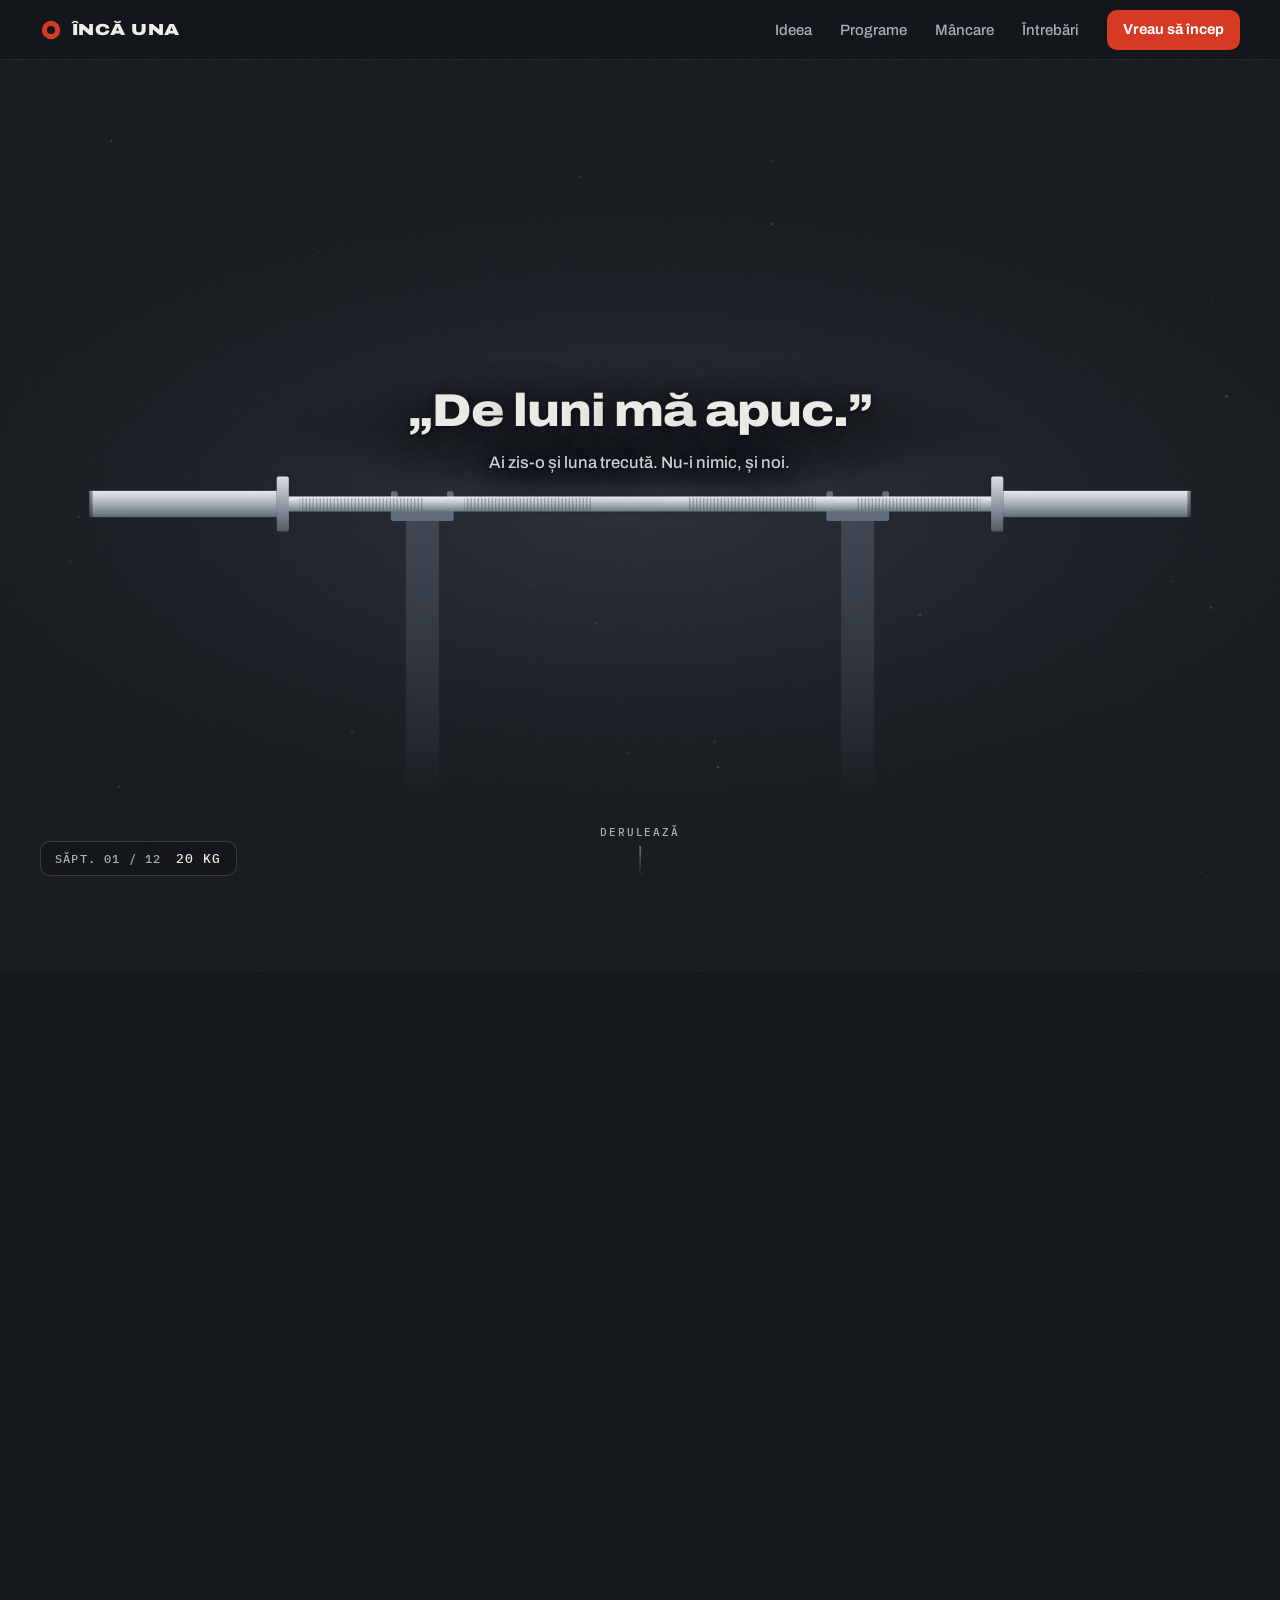
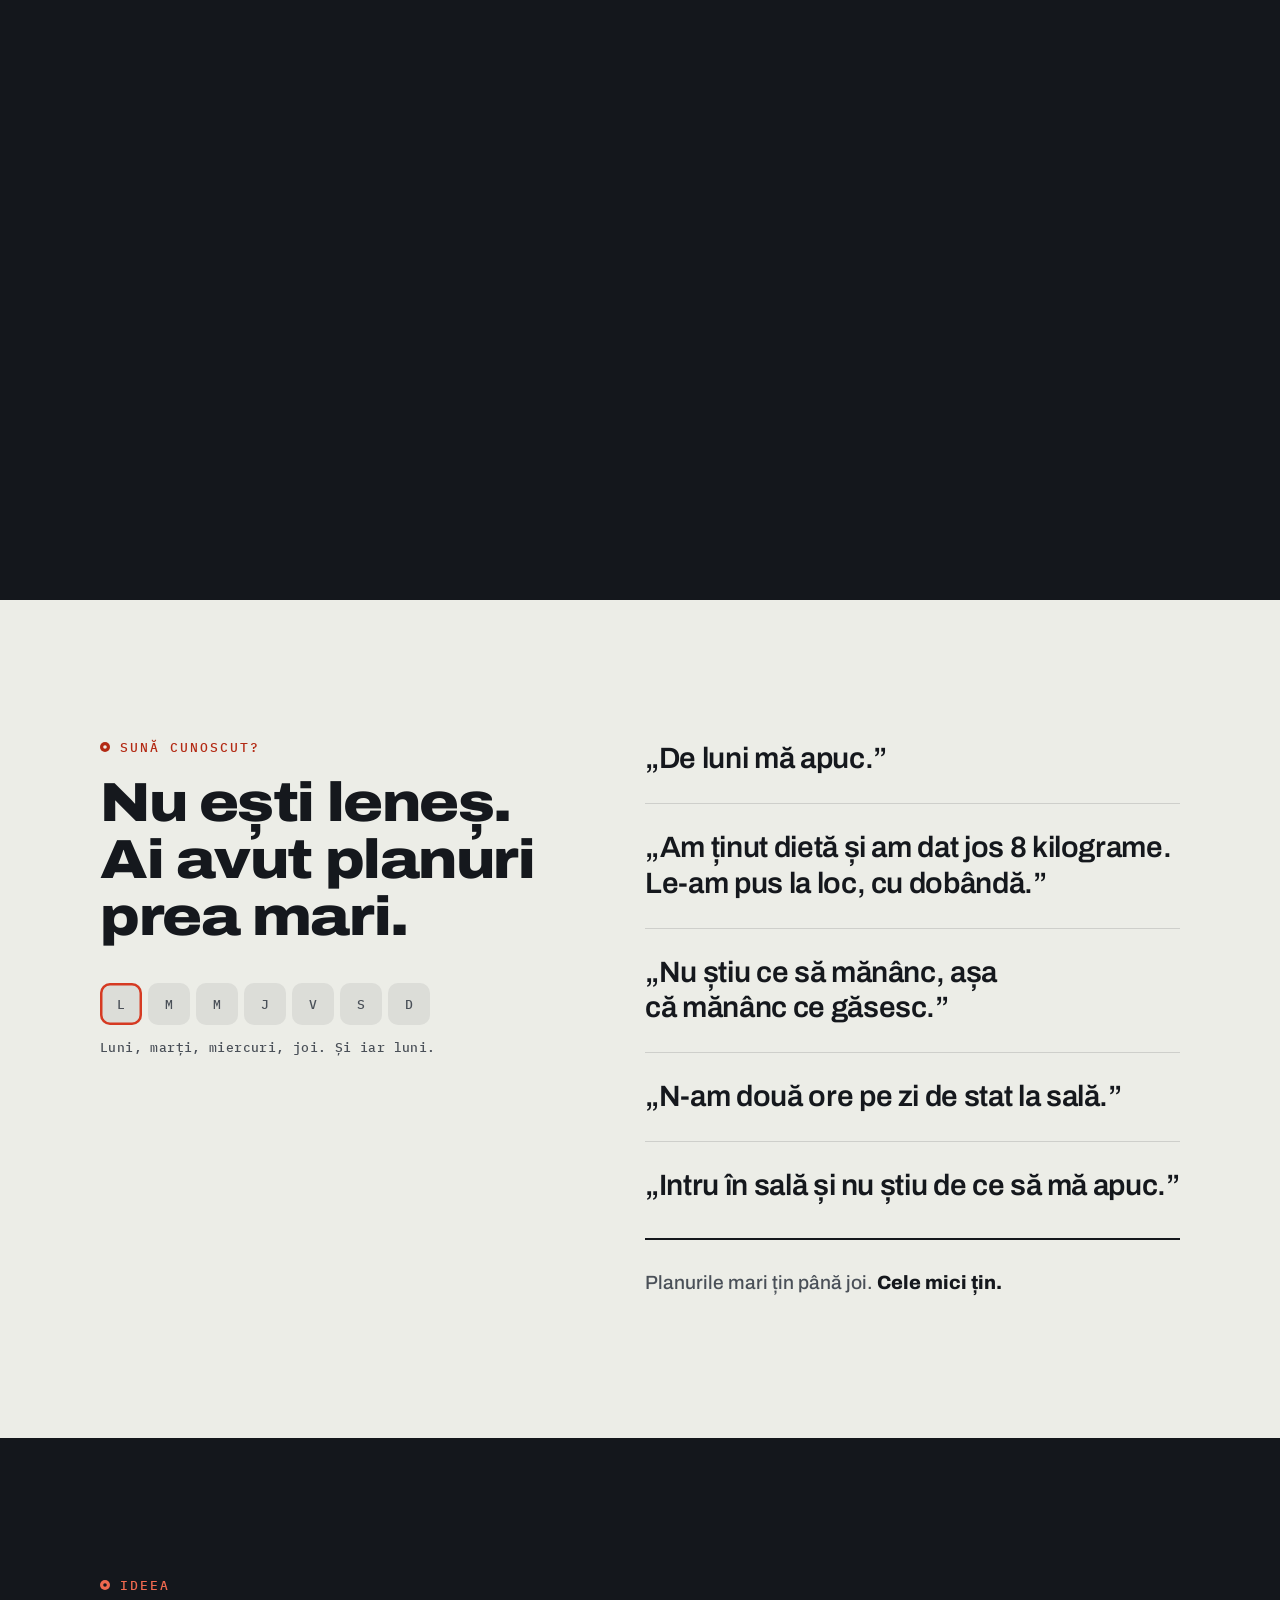
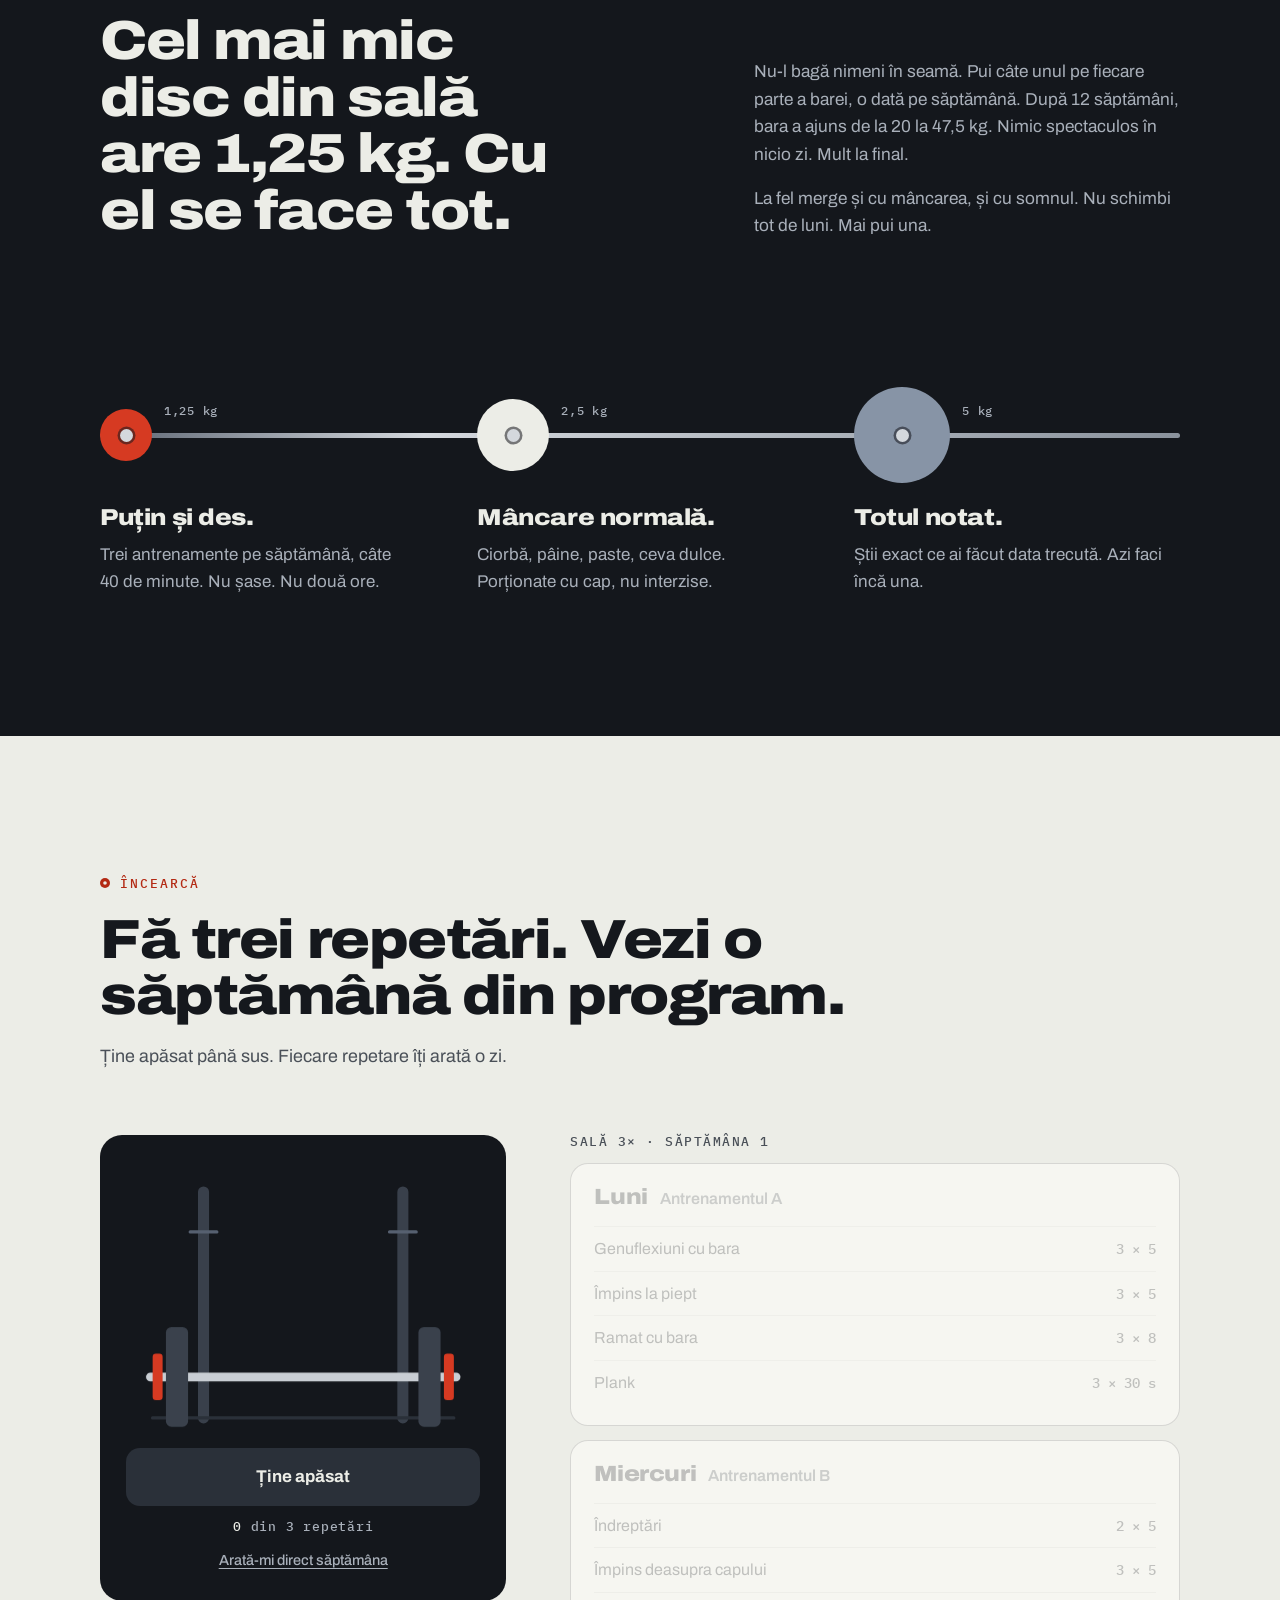
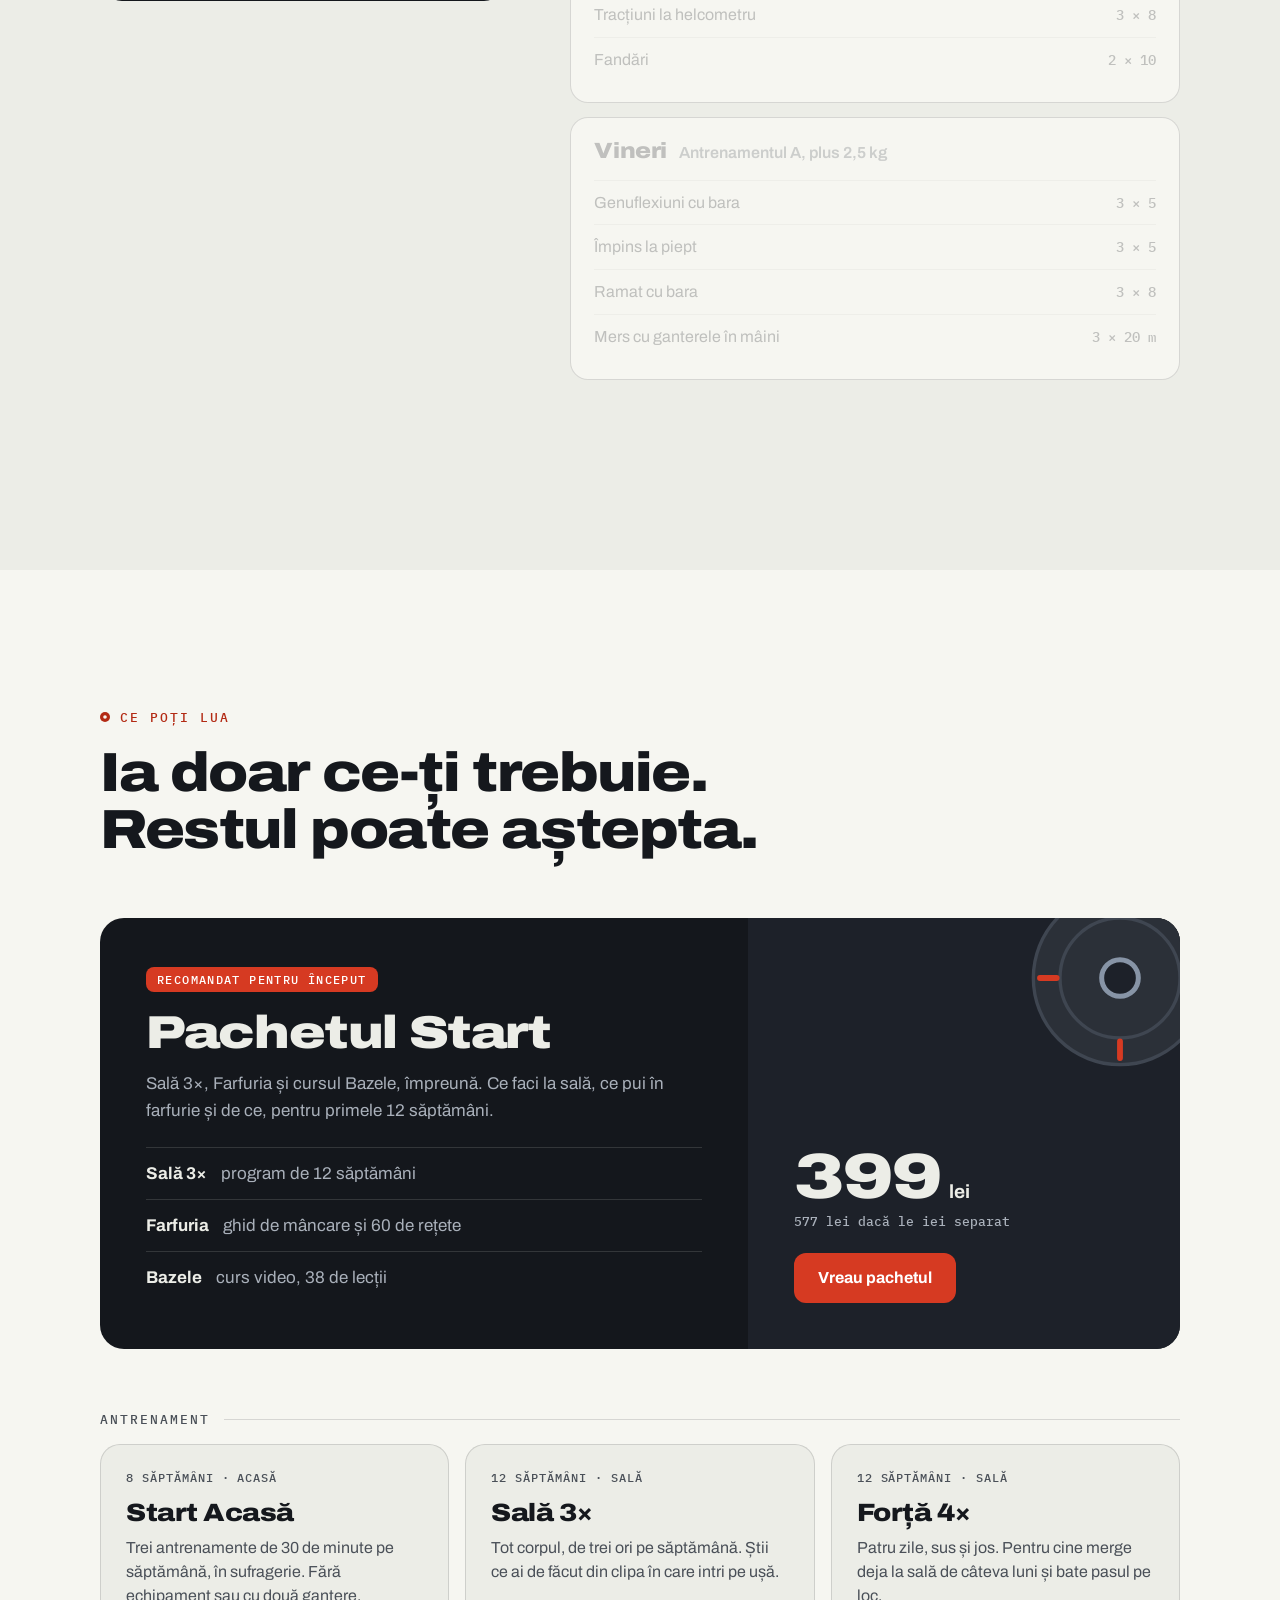
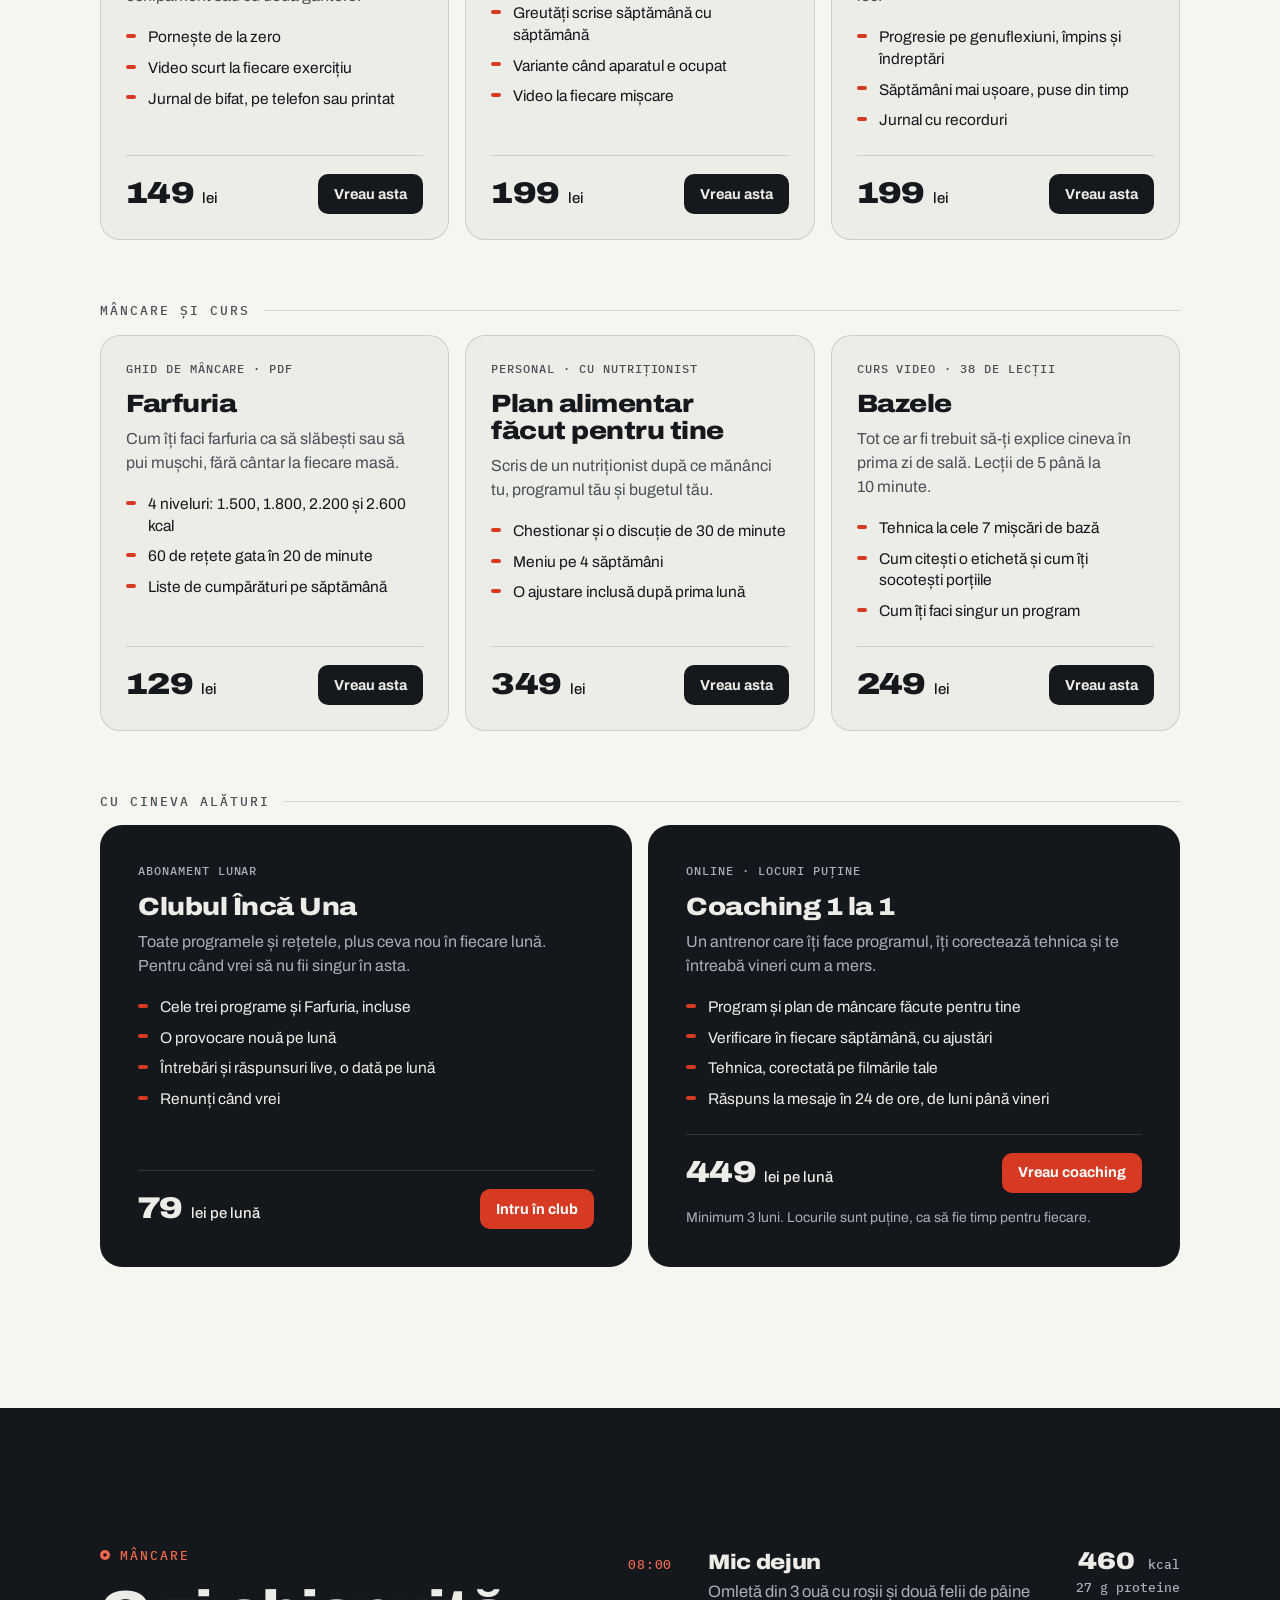
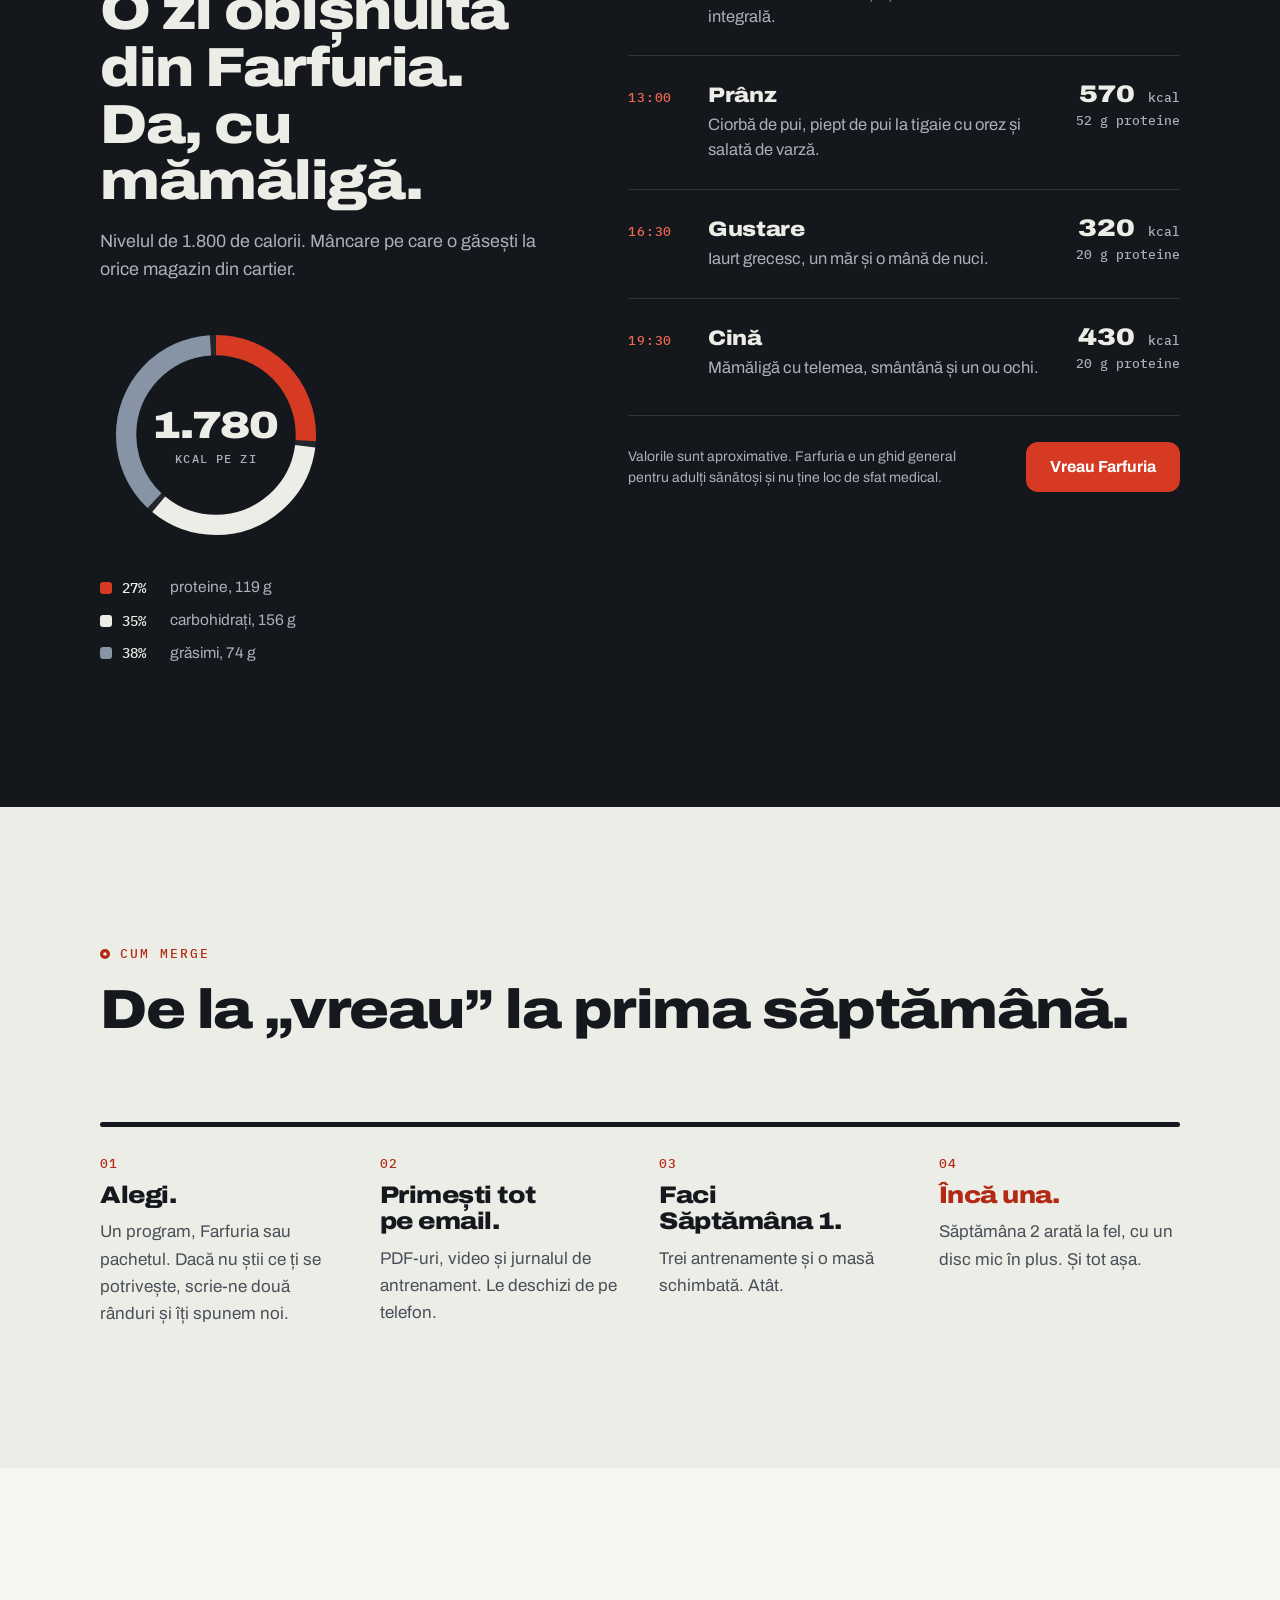
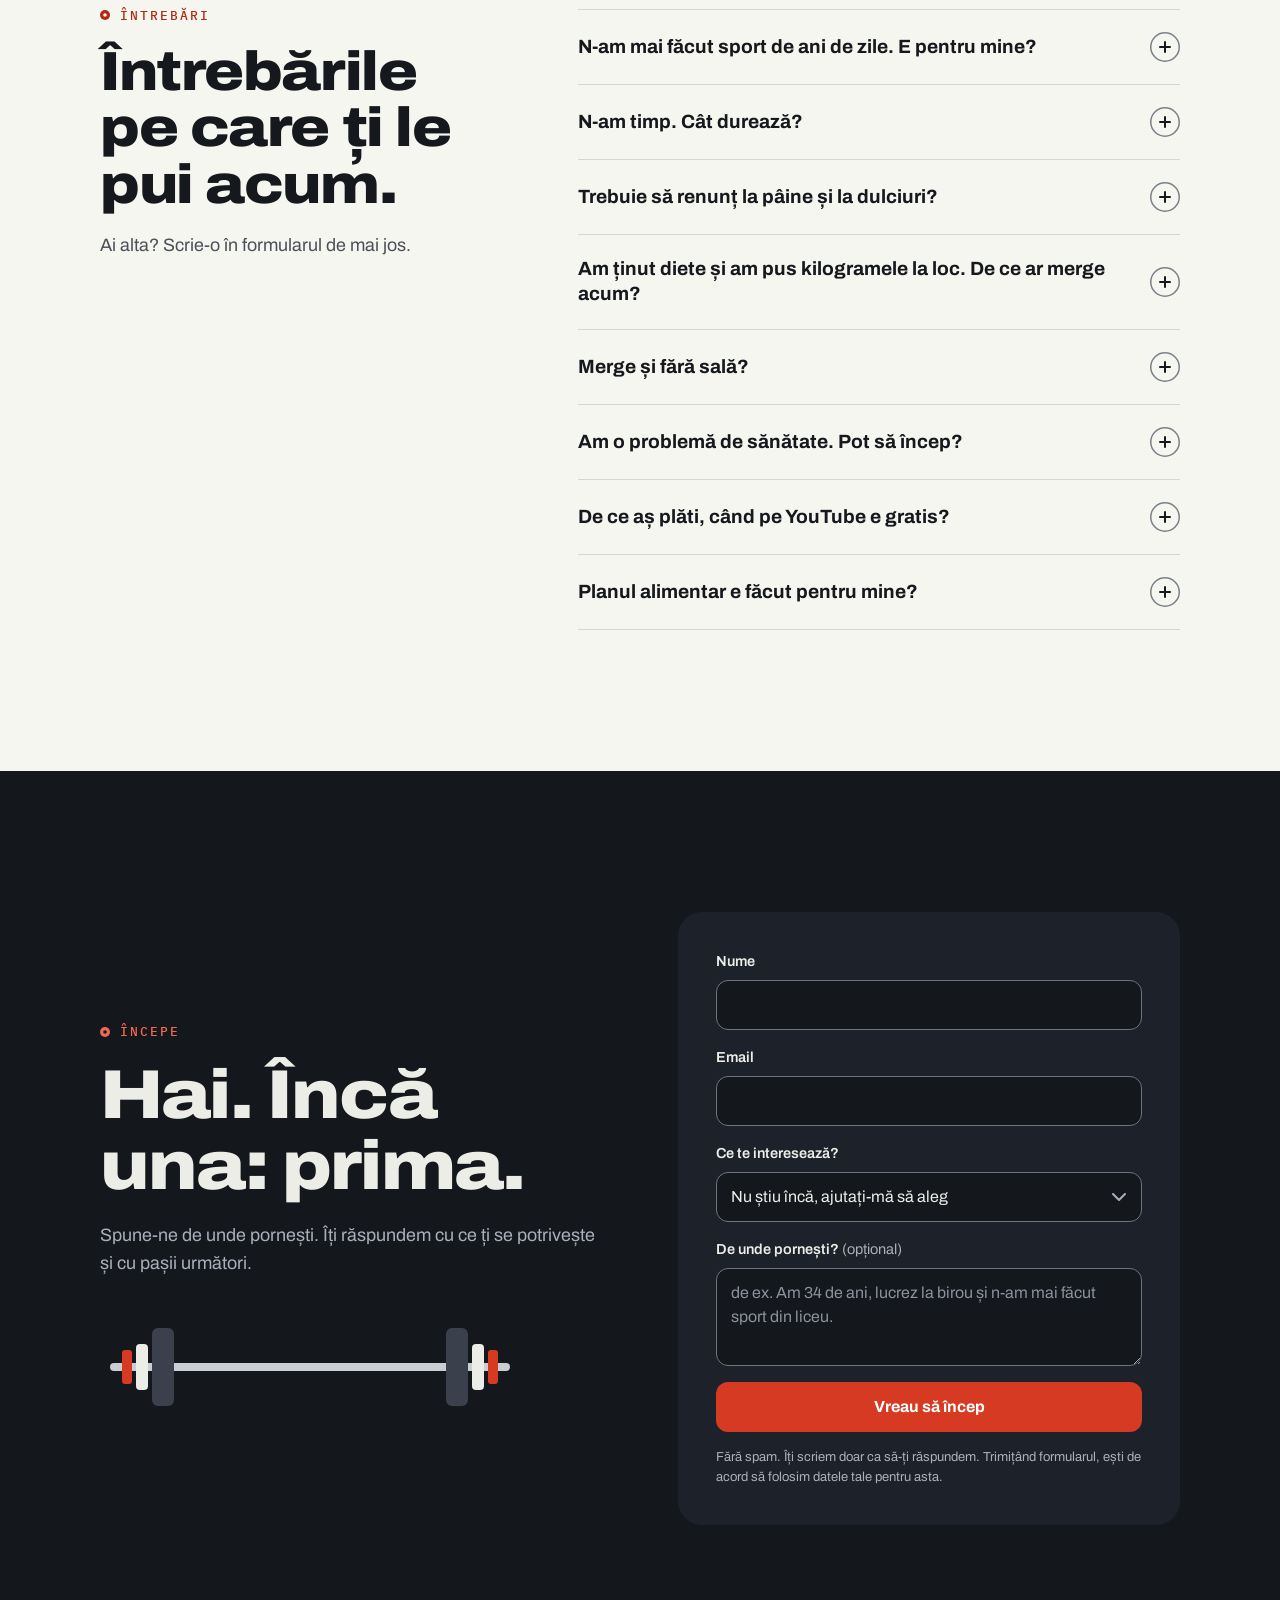
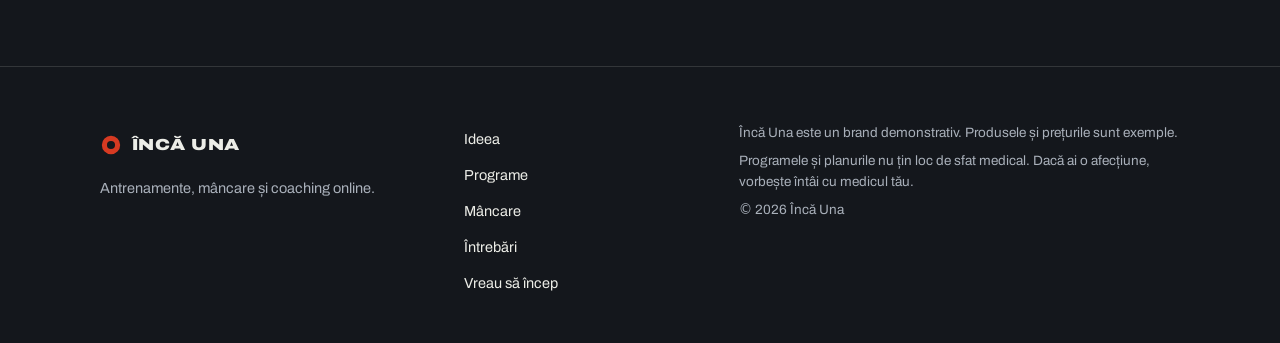
==== index.html @ 6845b619 "Inca Una: fitness site preview One page, plain HTML, CSS and JS. Canvas-drawn scroll hero (a bar tha" ====
<!doctype html>
<html lang="ro">
<head>
<meta charset="utf-8">
<meta name="viewport" content="width=device-width,initial-scale=1">
<title>Încă Una · Programe de antrenament, planuri de mâncare și coaching online</title>
<meta name="description" content="Programe de antrenament pentru acasă și sală, planuri de mâncare cu rețete românești și coaching online. Puțin câte puțin, săptămână de săptămână.">
<meta name="theme-color" content="#14171C">
<meta name="robots" content="noindex">
<!-- DEPLOY STEP: og:url and og:image carry the live address. Change both when the site moves to its own domain. -->
<meta property="og:type" content="website">
<meta property="og:locale" content="ro_RO">
<meta property="og:title" content="Încă Una · Antrenamente, mâncare și coaching online">
<meta property="og:description" content="Programe de antrenament și planuri de mâncare pe care le poți ține și în săptămânile proaste.">
<meta property="og:url" content="https://edi09popa-art.github.io/inca-una/">
<meta property="og:image" content="https://edi09popa-art.github.io/inca-una/assets/og.jpg">
<meta name="twitter:card" content="summary_large_image">
<link rel="icon" href="data:image/svg+xml,%3Csvg xmlns='http://www.w3.org/2000/svg' viewBox='0 0 32 32'%3E%3Crect width='32' height='32' rx='7' fill='%2314171C'/%3E%3Ccircle cx='16' cy='16' r='8.5' fill='none' stroke='%23D63A22' stroke-width='6.5'/%3E%3C/svg%3E">
<link rel="preload" href="assets/fonts/archivo-latin.woff2" as="font" type="font/woff2" crossorigin>
<link rel="stylesheet" href="assets/style.css">
<script>document.documentElement.className = 'js';</script>
</head>
<body>
<a class="skip" href="#main">Sari la conținut</a>
<div class="env" aria-hidden="true"></div>

<nav class="nav" aria-label="Principal">
  <a class="brand" href="#top" aria-label="Încă Una, sus">
    <svg class="mark" viewBox="0 0 24 24" aria-hidden="true"><circle cx="12" cy="12" r="7.2" fill="none" stroke="currentColor" stroke-width="5.6"/></svg>
    <span>Încă Una</span>
  </a>
  <ul class="nav-links">
    <li><a href="#ideea">Ideea</a></li>
    <li><a href="#programe">Programe</a></li>
    <li><a href="#mancare">Mâncare</a></li>
    <li><a href="#intrebari">Întrebări</a></li>
  </ul>
  <a class="btn sm" href="#start">Vreau să încep</a>
</nav>

<nav class="rail" aria-label="Secțiuni">
  <span class="rail-track" aria-hidden="true"><i class="rail-fill"></i></span>
  <span class="rail-disc" aria-hidden="true"></span>
  <a href="#cunoscut"><span>Sună cunoscut?</span></a>
  <a href="#ideea"><span>Ideea</span></a>
  <a href="#incearca"><span>Încearcă</span></a>
  <a href="#programe"><span>Ce poți lua</span></a>
  <a href="#mancare"><span>Mâncare</span></a>
  <a href="#cum"><span>Cum merge</span></a>
  <a href="#intrebari"><span>Întrebări</span></a>
  <a href="#start"><span>Începe</span></a>
</nav>

<main id="main" tabindex="-1">

<section class="hero" id="top" aria-label="Introducere">
  <div class="stage">
    <canvas id="scene" aria-hidden="true"></canvas>
    <div class="fallback-bar" aria-hidden="true"><i></i><i></i><i></i><i></i><i></i><i></i></div>

    <div class="bands">
      <div class="band b1" data-a="0" data-b="0.19">
        <div class="cap">
          <p class="big split" data-fx="rise">„De luni mă apuc.”</p>
          <p class="small">Ai zis-o și luna trecută. Nu-i nimic, și noi.</p>
        </div>
      </div>

      <div class="band b2" data-a="0.23" data-b="0.455">
        <div class="cap">
          <p class="big split" data-fx="slide">Nu-ți lipsește voința.</p>
          <p class="small">Ți-a lipsit un plan destul de mic cât să-l poți ține.</p>
        </div>
      </div>

      <div class="band b3" data-a="0.5" data-b="0.74">
        <div class="cap">
          <p class="big split" data-fx="slide">Plus 2,5 kg pe săptămână pare o glumă.</p>
          <p class="small">După 12 săptămâni, bara e de peste două ori mai grea.</p>
        </div>
      </div>

      <div class="band b4" data-a="0.8" data-b="1" data-ramp="0.12">
        <div class="cap">
          <p class="kick">Antrenamente · Mâncare · Coaching online</p>
          <h1 class="split" data-fx="rise">Încă una.</h1>
        </div>
        <div class="bot">
          <p class="sub">Programe de antrenament și planuri de mâncare pe care le poți ține și în săptămânile proaste.</p>
          <div class="cta-row">
            <a class="btn" href="#start">Vreau să încep</a>
            <a class="btn ghost" href="#programe">Vezi ce poți lua</a>
          </div>
        </div>
      </div>
    </div>

    <div class="hud chip" aria-hidden="true"><span class="hud-l">Săpt. 01 / 12</span><span class="hud-n">20 kg</span></div>
    <div class="cue" aria-hidden="true"><span>Derulează</span><i></i></div>
  </div>
</section>

<div class="below">

<section class="sec s-known" id="cunoscut" aria-labelledby="h-known">
  <div class="wrap known">
    <header class="known-head">
      <p class="kicker rv">Sună cunoscut?</p>
      <h2 id="h-known" class="rv">Nu ești leneș. Ai avut planuri prea mari.</h2>
      <div class="week rv" aria-hidden="true">
        <span>L</span><span>M</span><span>M</span><span>J</span><span>V</span><span>S</span><span>D</span>
        <i class="week-dot"></i>
      </div>
      <p class="week-note rv">Luni, marți, miercuri, joi. Și iar luni.</p>
    </header>
    <div class="known-body">
      <ul class="said">
        <li class="rv">„De luni mă apuc.”</li>
        <li class="rv">„Am ținut dietă și am dat jos 8&nbsp;kilograme. Le-am pus la loc, cu dobândă.”</li>
        <li class="rv">„Nu știu ce să mănânc, așa că mănânc ce găsesc.”</li>
        <li class="rv">„N-am două ore pe zi de stat la sală.”</li>
        <li class="rv">„Intru în sală și nu știu de ce să mă apuc.”</li>
      </ul>
      <p class="known-close rv">Planurile mari țin până joi. <strong>Cele mici țin.</strong></p>
    </div>
  </div>
</section>

<section class="sec s-idea dark" id="ideea" aria-labelledby="h-idea">
  <div class="wrap">
    <div class="idea-top">
      <div>
        <p class="kicker rv">Ideea</p>
        <h2 id="h-idea" class="rv">Cel mai mic disc din sală are 1,25&nbsp;kg. Cu el se face tot.</h2>
      </div>
      <div class="idea-text">
        <p class="rv">Nu-l bagă nimeni în seamă. Pui câte unul pe fiecare parte a barei, o dată pe săptămână. După 12&nbsp;săptămâni, bara a ajuns de la 20 la 47,5&nbsp;kg. Nimic spectaculos în nicio zi. Mult la final.</p>
        <p class="rv">La fel merge și cu mâncarea, și cu somnul. Nu schimbi tot de luni. Mai pui una.</p>
      </div>
    </div>
    <ol class="rules">
      <li class="rule rv">
        <span class="disc d1" aria-hidden="true"><b>1,25</b></span>
        <h3>Puțin și des.</h3>
        <p>Trei antrenamente pe săptămână, câte 40&nbsp;de minute. Nu șase. Nu două ore.</p>
      </li>
      <li class="rule rv">
        <span class="disc d2" aria-hidden="true"><b>2,5</b></span>
        <h3>Mâncare normală.</h3>
        <p>Ciorbă, pâine, paste, ceva dulce. Porționate cu cap, nu interzise.</p>
      </li>
      <li class="rule rv">
        <span class="disc d3" aria-hidden="true"><b>5</b></span>
        <h3>Totul notat.</h3>
        <p>Știi exact ce ai făcut data trecută. Azi faci încă una.</p>
      </li>
    </ol>
  </div>
</section>

<section class="sec s-try" id="incearca" aria-labelledby="h-try">
  <div class="wrap">
    <header class="try-head">
      <p class="kicker rv">Încearcă</p>
      <h2 id="h-try" class="rv">Fă trei repetări. Vezi o săptămână din program.</h2>
      <p class="lede rv" id="rep-help">Ține apăsat până sus. Fiecare repetare îți arată o zi.</p>
    </header>
    <div class="try">
      <div class="rig rv">
        <svg class="rig-svg" viewBox="0 0 320 250" aria-hidden="true">
          <path class="rig-post" d="M70 28V232M250 28V232"/>
          <path class="rig-floor" d="M24 232H296"/>
          <path class="rig-mark" d="M58 64H82M238 64H262M58 196H82M238 196H262"/>
          <g id="rig-bar">
            <rect x="18" y="191" width="284" height="8" rx="4" class="rig-steel"/>
            <rect x="36" y="150" width="20" height="90" rx="5" class="rig-rubber"/>
            <rect x="264" y="150" width="20" height="90" rx="5" class="rig-rubber"/>
            <rect x="24" y="174" width="9" height="42" rx="3" class="rig-red"/>
            <rect x="287" y="174" width="9" height="42" rx="3" class="rig-red"/>
          </g>
        </svg>
        <button class="hold" id="hold" type="button" aria-describedby="rep-help">
          <span class="hold-fill" aria-hidden="true"></span>
          <span class="hold-label">Ține apăsat</span>
        </button>
        <p class="rep-count" aria-live="polite"><b id="rep-n">0</b> din 3 repetări</p>
        <button class="textlink" id="rep-skip" type="button">Arată-mi direct săptămâna</button>
      </div>

      <div class="days-wrap">
        <p class="days-k rv">Sală 3× · Săptămâna 1</p>
        <ol class="days">
          <li class="day rv">
            <h3><span>Luni</span> Antrenamentul A</h3>
            <ul>
              <li><span>Genuflexiuni cu bara</span><b>3 × 5</b></li>
              <li><span>Împins la piept</span><b>3 × 5</b></li>
              <li><span>Ramat cu bara</span><b>3 × 8</b></li>
              <li><span>Plank</span><b>3 × 30 s</b></li>
            </ul>
          </li>
          <li class="day rv">
            <h3><span>Miercuri</span> Antrenamentul B</h3>
            <ul>
              <li><span>Îndreptări</span><b>2 × 5</b></li>
              <li><span>Împins deasupra capului</span><b>3 × 5</b></li>
              <li><span>Tracțiuni la helcometru</span><b>3 × 8</b></li>
              <li><span>Fandări</span><b>2 × 10</b></li>
            </ul>
          </li>
          <li class="day rv">
            <h3><span>Vineri</span> Antrenamentul A, plus 2,5&nbsp;kg</h3>
            <ul>
              <li><span>Genuflexiuni cu bara</span><b>3 × 5</b></li>
              <li><span>Împins la piept</span><b>3 × 5</b></li>
              <li><span>Ramat cu bara</span><b>3 × 8</b></li>
              <li><span>Mers cu ganterele în mâini</span><b>3 × 20 m</b></li>
            </ul>
          </li>
        </ol>
        <p class="days-done" id="rep-done">Trei zile, cam 40&nbsp;de minute fiecare. Atât e o săptămână.</p>
      </div>
    </div>
  </div>
</section>

<section class="sec s-shop" id="programe" aria-labelledby="h-shop">
  <div class="wrap">
    <header class="shop-head">
      <p class="kicker rv">Ce poți lua</p>
      <h2 id="h-shop" class="rv">Ia doar ce-ți trebuie. Restul poate aștepta.</h2>
    </header>

    <article class="bundle rv">
      <div class="bundle-main">
        <p class="tag">Recomandat pentru început</p>
        <h3>Pachetul Start</h3>
        <p>Sală 3×, Farfuria și cursul Bazele, împreună. Ce faci la sală, ce pui în farfurie și de ce, pentru primele 12&nbsp;săptămâni.</p>
        <ul class="bundle-list">
          <li><b>Sală 3×</b> program de 12 săptămâni</li>
          <li><b>Farfuria</b> ghid de mâncare și 60 de rețete</li>
          <li><b>Bazele</b> curs video, 38 de lecții</li>
        </ul>
      </div>
      <div class="bundle-buy">
        <svg class="bundle-disc" viewBox="0 0 120 120" aria-hidden="true"><circle cx="60" cy="60" r="52" class="bd-a"/><circle cx="60" cy="60" r="36" class="bd-b"/><circle cx="60" cy="60" r="11" class="bd-c"/><path d="M60 12v10M60 98v10M12 60h10M98 60h10" class="bd-d"/></svg>
        <p class="price big-price"><b>399</b> lei</p>
        <p class="price-note">577 lei dacă le iei separat</p>
        <a class="btn pick" href="#start" data-pick="Pachetul Start">Vreau pachetul</a>
      </div>
    </article>

    <h3 class="shelf-k rv">Antrenament</h3>
    <div class="cards">
      <article class="card rv">
        <p class="card-k">8 săptămâni · acasă</p>
        <h4>Start Acasă</h4>
        <p class="card-d">Trei antrenamente de 30&nbsp;de minute pe săptămână, în sufragerie. Fără echipament sau cu două gantere.</p>
        <ul class="ticks">
          <li>Pornește de la zero</li>
          <li>Video scurt la fiecare exercițiu</li>
          <li>Jurnal de bifat, pe telefon sau printat</li>
        </ul>
        <div class="card-foot"><p class="price"><b>149</b> lei</p><a class="btn sm ink pick" href="#start" data-pick="Start Acasă">Vreau asta</a></div>
      </article>
      <article class="card rv">
        <p class="card-k">12 săptămâni · sală</p>
        <h4>Sală 3×</h4>
        <p class="card-d">Tot corpul, de trei ori pe săptămână. Știi ce ai de făcut din clipa în care intri pe ușă.</p>
        <ul class="ticks">
          <li>Greutăți scrise săptămână cu săptămână</li>
          <li>Variante când aparatul e ocupat</li>
          <li>Video la fiecare mișcare</li>
        </ul>
        <div class="card-foot"><p class="price"><b>199</b> lei</p><a class="btn sm ink pick" href="#start" data-pick="Sală 3×">Vreau asta</a></div>
      </article>
      <article class="card rv">
        <p class="card-k">12 săptămâni · sală</p>
        <h4>Forță 4×</h4>
        <p class="card-d">Patru zile, sus și jos. Pentru cine merge deja la sală de câteva luni și bate pasul pe loc.</p>
        <ul class="ticks">
          <li>Progresie pe genuflexiuni, împins și îndreptări</li>
          <li>Săptămâni mai ușoare, puse din timp</li>
          <li>Jurnal cu recorduri</li>
        </ul>
        <div class="card-foot"><p class="price"><b>199</b> lei</p><a class="btn sm ink pick" href="#start" data-pick="Forță 4×">Vreau asta</a></div>
      </article>
    </div>

    <h3 class="shelf-k rv">Mâncare și curs</h3>
    <div class="cards">
      <article class="card rv">
        <p class="card-k">Ghid de mâncare · PDF</p>
        <h4>Farfuria</h4>
        <p class="card-d">Cum îți faci farfuria ca să slăbești sau să pui mușchi, fără cântar la fiecare masă.</p>
        <ul class="ticks">
          <li>4 niveluri: 1.500, 1.800, 2.200 și 2.600 kcal</li>
          <li>60 de rețete gata în 20&nbsp;de minute</li>
          <li>Liste de cumpărături pe săptămână</li>
        </ul>
        <div class="card-foot"><p class="price"><b>129</b> lei</p><a class="btn sm ink pick" href="#start" data-pick="Farfuria">Vreau asta</a></div>
      </article>
      <article class="card rv">
        <p class="card-k">Personal · cu nutriționist</p>
        <h4>Plan alimentar făcut pentru tine</h4>
        <p class="card-d">Scris de un nutriționist după ce mănânci tu, programul tău și bugetul tău.</p>
        <ul class="ticks">
          <li>Chestionar și o discuție de 30&nbsp;de minute</li>
          <li>Meniu pe 4 săptămâni</li>
          <li>O ajustare inclusă după prima lună</li>
        </ul>
        <div class="card-foot"><p class="price"><b>349</b> lei</p><a class="btn sm ink pick" href="#start" data-pick="Plan alimentar făcut pentru mine">Vreau asta</a></div>
      </article>
      <article class="card rv">
        <p class="card-k">Curs video · 38 de lecții</p>
        <h4>Bazele</h4>
        <p class="card-d">Tot ce ar fi trebuit să-ți explice cineva în prima zi de sală. Lecții de 5 până la 10&nbsp;minute.</p>
        <ul class="ticks">
          <li>Tehnica la cele 7 mișcări de bază</li>
          <li>Cum citești o etichetă și cum îți socotești porțiile</li>
          <li>Cum îți faci singur un program</li>
        </ul>
        <div class="card-foot"><p class="price"><b>249</b> lei</p><a class="btn sm ink pick" href="#start" data-pick="Cursul Bazele">Vreau asta</a></div>
      </article>
    </div>

    <h3 class="shelf-k rv">Cu cineva alături</h3>
    <div class="duo">
      <article class="panel rv">
        <p class="card-k">Abonament lunar</p>
        <h4>Clubul Încă Una</h4>
        <p class="card-d">Toate programele și rețetele, plus ceva nou în fiecare lună. Pentru când vrei să nu fii singur în asta.</p>
        <ul class="ticks">
          <li>Cele trei programe și Farfuria, incluse</li>
          <li>O provocare nouă pe lună</li>
          <li>Întrebări și răspunsuri live, o dată pe lună</li>
          <li>Renunți când vrei</li>
        </ul>
        <div class="card-foot"><p class="price"><b>79</b> lei pe lună</p><a class="btn sm pick" href="#start" data-pick="Clubul Încă Una">Intru în club</a></div>
      </article>
      <article class="panel rv">
        <p class="card-k">Online · locuri puține</p>
        <h4>Coaching 1 la 1</h4>
        <p class="card-d">Un antrenor care îți face programul, îți corectează tehnica și te întreabă vineri cum a mers.</p>
        <ul class="ticks">
          <li>Program și plan de mâncare făcute pentru tine</li>
          <li>Verificare în fiecare săptămână, cu ajustări</li>
          <li>Tehnica, corectată pe filmările tale</li>
          <li>Răspuns la mesaje în 24&nbsp;de ore, de luni până vineri</li>
        </ul>
        <div class="card-foot"><p class="price"><b>449</b> lei pe lună</p><a class="btn sm pick" href="#start" data-pick="Coaching 1 la 1">Vreau coaching</a></div>
        <p class="panel-note">Minimum 3 luni. Locurile sunt puține, ca să fie timp pentru fiecare.</p>
      </article>
    </div>
  </div>
</section>

<section class="sec s-food dark" id="mancare" aria-labelledby="h-food">
  <div class="wrap food">
    <div class="food-side">
      <p class="kicker rv">Mâncare</p>
      <h2 id="h-food" class="rv">O zi obișnuită din Farfuria. Da, cu mămăligă.</h2>
      <p class="lede rv">Nivelul de 1.800 de calorii. Mâncare pe care o găsești la orice magazin din cartier.</p>
      <div class="ring rv">
        <svg viewBox="0 0 160 160" role="img" aria-label="Împărțirea caloriilor: proteine 27 la sută, carbohidrați 35 la sută, grăsimi 38 la sută">
          <circle cx="80" cy="80" r="62" class="ring-bg"/>
          <circle cx="80" cy="80" r="62" class="ring-arc ra1" pathLength="100" stroke-dasharray="26 74" stroke-dashoffset="0"/>
          <circle cx="80" cy="80" r="62" class="ring-arc ra2" pathLength="100" stroke-dasharray="34 66" stroke-dashoffset="-27"/>
          <circle cx="80" cy="80" r="62" class="ring-arc ra3" pathLength="100" stroke-dasharray="37 63" stroke-dashoffset="-62"/>
        </svg>
        <div class="ring-mid"><b>1.780</b><span>kcal pe zi</span></div>
      </div>
      <ul class="legend rv">
        <li class="lg1"><b>27%</b> proteine, 119&nbsp;g</li>
        <li class="lg2"><b>35%</b> carbohidrați, 156&nbsp;g</li>
        <li class="lg3"><b>38%</b> grăsimi, 74&nbsp;g</li>
      </ul>
    </div>
    <div class="food-main">
      <ol class="meals">
        <li class="meal rv">
          <p class="meal-t">08:00</p>
          <div><h3>Mic dejun</h3><p>Omletă din 3 ouă cu roșii și două felii de pâine integrală.</p></div>
          <p class="meal-n"><b>460</b> kcal<span>27 g proteine</span></p>
        </li>
        <li class="meal rv">
          <p class="meal-t">13:00</p>
          <div><h3>Prânz</h3><p>Ciorbă de pui, piept de pui la tigaie cu orez și salată de varză.</p></div>
          <p class="meal-n"><b>570</b> kcal<span>52 g proteine</span></p>
        </li>
        <li class="meal rv">
          <p class="meal-t">16:30</p>
          <div><h3>Gustare</h3><p>Iaurt grecesc, un măr și o mână de nuci.</p></div>
          <p class="meal-n"><b>320</b> kcal<span>20 g proteine</span></p>
        </li>
        <li class="meal rv">
          <p class="meal-t">19:30</p>
          <div><h3>Cină</h3><p>Mămăligă cu telemea, smântână și un ou ochi.</p></div>
          <p class="meal-n"><b>430</b> kcal<span>20 g proteine</span></p>
        </li>
      </ol>
      <div class="food-foot rv">
        <p>Valorile sunt aproximative. Farfuria e un ghid general pentru adulți sănătoși și nu ține loc de sfat medical.</p>
        <a class="btn pick" href="#start" data-pick="Farfuria">Vreau Farfuria</a>
      </div>
    </div>
  </div>
</section>

<section class="sec s-how" id="cum" aria-labelledby="h-how">
  <div class="wrap">
    <header class="how-head">
      <p class="kicker rv">Cum merge</p>
      <h2 id="h-how" class="rv">De la „vreau” la prima săptămână.</h2>
    </header>
    <div class="steps-wrap">
    <i class="steps-disc" aria-hidden="true"></i>
    <ol class="steps">
      <li class="step rv">
        <p class="step-n">01</p>
        <h3>Alegi.</h3>
        <p>Un program, Farfuria sau pachetul. Dacă nu știi ce ți se potrivește, scrie-ne două rânduri și îți spunem noi.</p>
      </li>
      <li class="step rv">
        <p class="step-n">02</p>
        <h3>Primești tot pe&nbsp;email.</h3>
        <p>PDF-uri, video și jurnalul de antrenament. Le deschizi de pe telefon.</p>
      </li>
      <li class="step rv">
        <p class="step-n">03</p>
        <h3>Faci Săptămâna&nbsp;1.</h3>
        <p>Trei antrenamente și o masă schimbată. Atât.</p>
      </li>
      <li class="step rv">
        <p class="step-n">04</p>
        <h3>Încă una.</h3>
        <p>Săptămâna 2 arată la fel, cu un disc mic în plus. Și tot așa.</p>
      </li>
    </ol>
    </div>
  </div>
</section>

<section class="sec s-faq" id="intrebari" aria-labelledby="h-faq">
  <div class="wrap faq">
    <header class="faq-head">
      <p class="kicker rv">Întrebări</p>
      <h2 id="h-faq" class="rv">Întrebările pe care ți le pui acum.</h2>
      <p class="lede rv">Ai alta? Scrie-o în formularul de mai jos.</p>
    </header>
    <div class="qas">
      <div class="qa rv">
        <h3><button class="q" type="button" aria-expanded="false" aria-controls="a1"><span>N-am mai făcut sport de ani de zile. E pentru mine?</span><i aria-hidden="true"></i></button></h3>
        <div class="a" id="a1"><div><p>Da. Start Acasă și Sală 3× pornesc de la zero, cu greutăți mici și video la fiecare mișcare. Prima săptămână e ușoară dinadins.</p></div></div>
      </div>
      <div class="qa rv">
        <h3><button class="q" type="button" aria-expanded="false" aria-controls="a2"><span>N-am timp. Cât durează?</span><i aria-hidden="true"></i></button></h3>
        <div class="a" id="a2"><div><p>Trei antrenamente pe săptămână, de 30 până la 45&nbsp;de minute. Dacă ai timp de un episod de serial, ai timp și de asta.</p></div></div>
      </div>
      <div class="qa rv">
        <h3><button class="q" type="button" aria-expanded="false" aria-controls="a3"><span>Trebuie să renunț la pâine și la dulciuri?</span><i aria-hidden="true"></i></button></h3>
        <div class="a" id="a3"><div><p>Nu. Farfuria n-are alimente interzise. Are porții. Înveți cât să pui, nu ce să tai.</p></div></div>
      </div>
      <div class="qa rv">
        <h3><button class="q" type="button" aria-expanded="false" aria-controls="a4"><span>Am ținut diete și am pus kilogramele la loc. De ce ar merge acum?</span><i aria-hidden="true"></i></button></h3>
        <div class="a" id="a4"><div><p>Dietele dure merg repede și se termină repede. Aici scazi puțin caloriile, mănânci ce mâncai și înainte și faci mișcare. Merge mai încet, și de aceea te poți ține de el. Nu promitem un număr de kilograme. Îți dăm un plan pe care îl poți duce.</p></div></div>
      </div>
      <div class="qa rv">
        <h3><button class="q" type="button" aria-expanded="false" aria-controls="a5"><span>Merge și fără sală?</span><i aria-hidden="true"></i></button></h3>
        <div class="a" id="a5"><div><p>Da. Start Acasă se face în sufragerie, fără echipament. Cu două gantere merge și mai bine.</p></div></div>
      </div>
      <div class="qa rv">
        <h3><button class="q" type="button" aria-expanded="false" aria-controls="a6"><span>Am o problemă de sănătate. Pot să încep?</span><i aria-hidden="true"></i></button></h3>
        <div class="a" id="a6"><div><p>Întâi vorbește cu medicul tău. Programele sunt gândite pentru adulți sănătoși. Dacă ai o afecțiune, ești însărcinată sau iei un tratament, ai nevoie de acordul medicului și de un plan făcut de un dietetician autorizat.</p></div></div>
      </div>
      <div class="qa rv">
        <h3><button class="q" type="button" aria-expanded="false" aria-controls="a7"><span>De ce aș plăti, când pe YouTube e gratis?</span><i aria-hidden="true"></i></button></h3>
        <div class="a" id="a7"><div><p>Pe YouTube găsești o mie de antrenamente bune. Ce nu găsești e ordinea: ce faci azi, ce faci săptămâna viitoare și cu cât crești. Asta cumperi.</p></div></div>
      </div>
      <div class="qa rv">
        <h3><button class="q" type="button" aria-expanded="false" aria-controls="a8"><span>Planul alimentar e făcut pentru mine?</span><i aria-hidden="true"></i></button></h3>
        <div class="a" id="a8"><div><p>Farfuria e un ghid pe niveluri de calorii, îl alegi pe al tău. Planul făcut pentru tine e scris de un nutriționist, după o discuție cu tine.</p></div></div>
      </div>
    </div>
  </div>
</section>

<section class="sec s-start dark" id="start" aria-labelledby="h-start">
  <div class="wrap start">
    <div class="start-text">
      <p class="kicker rv">Începe</p>
      <h2 id="h-start" class="rv">Hai. Încă una: prima.</h2>
      <p class="lede rv">Spune-ne de unde pornești. Îți răspundem cu ce ți se potrivește și cu pașii următori.</p>
      <svg class="start-bar rv" viewBox="0 0 420 90" aria-hidden="true">
        <g class="sb-float">
          <rect x="10" y="41" width="400" height="8" rx="4" class="rig-steel"/>
          <rect x="52" y="6" width="22" height="78" rx="6" class="sb-rubber"/>
          <rect x="346" y="6" width="22" height="78" rx="6" class="sb-rubber"/>
          <rect x="36" y="22" width="12" height="46" rx="4" class="sb-chalk"/>
          <rect x="372" y="22" width="12" height="46" rx="4" class="sb-chalk"/>
          <rect x="22" y="28" width="10" height="34" rx="3" class="rig-red"/>
          <rect x="388" y="28" width="10" height="34" rx="3" class="rig-red"/>
        </g>
      </svg>
    </div>

    <form class="form rv" id="start-form" action="" method="post" novalidate>
      <div class="field">
        <label for="f-name">Nume</label>
        <input id="f-name" name="name" type="text" autocomplete="name" required>
      </div>
      <div class="field">
        <label for="f-email">Email</label>
        <input id="f-email" name="email" type="email" autocomplete="email" inputmode="email" required>
      </div>
      <div class="field">
        <label for="f-pick">Ce te interesează?</label>
        <select id="f-pick" name="interes">
          <option>Nu știu încă, ajutați-mă să aleg</option>
          <option>Pachetul Start</option>
          <option>Start Acasă</option>
          <option>Sală 3×</option>
          <option>Forță 4×</option>
          <option>Farfuria</option>
          <option>Plan alimentar făcut pentru mine</option>
          <option>Cursul Bazele</option>
          <option>Clubul Încă Una</option>
          <option>Coaching 1 la 1</option>
        </select>
      </div>
      <div class="field">
        <label for="f-story">De unde pornești? <span>(opțional)</span></label>
        <textarea id="f-story" name="mesaj" rows="3" placeholder="de ex. Am 34 de ani, lucrez la birou și n-am mai făcut sport din liceu."></textarea>
      </div>
      <input class="hp" type="text" name="_gotcha" tabindex="-1" autocomplete="off" aria-hidden="true">
      <button class="btn wide" type="submit"><span class="btn-label">Vreau să încep</span></button>
      <p class="form-msg err" id="form-err" role="alert" hidden></p>
      <p class="form-msg ok" id="form-ok" role="status" hidden>Am primit. Îți răspundem în cel mult o zi lucrătoare.</p>
      <p class="form-msg note" id="form-preview" role="status" hidden>Aceasta este o previzualizare a site-ului. Formularul nu trimite încă mesaje, deci nu s-a trimis nimic.</p>
      <p class="form-small">Fără spam. Îți scriem doar ca să-ți răspundem. Trimițând formularul, ești de acord să folosim datele tale pentru asta.</p>
    </form>
  </div>
</section>

</div>
</main>

<footer class="foot dark">
  <div class="wrap foot-in">
    <div class="foot-brand">
      <a class="brand" href="#top" aria-label="Încă Una, sus">
        <svg class="mark" viewBox="0 0 24 24" aria-hidden="true"><circle cx="12" cy="12" r="7.2" fill="none" stroke="currentColor" stroke-width="5.6"/></svg>
        <span>Încă Una</span>
      </a>
      <p>Antrenamente, mâncare și coaching online.</p>
    </div>
    <ul class="foot-links">
      <li><a href="#ideea">Ideea</a></li>
      <li><a href="#programe">Programe</a></li>
      <li><a href="#mancare">Mâncare</a></li>
      <li><a href="#intrebari">Întrebări</a></li>
      <li><a href="#start">Vreau să încep</a></li>
    </ul>
    <div class="foot-legal">
      <p>Încă Una este un brand demonstrativ. Produsele și prețurile sunt exemple.</p>
      <p>Programele și planurile nu țin loc de sfat medical. Dacă ai o afecțiune, vorbește întâi cu medicul tău.</p>
      <p>© 2026 Încă Una</p>
    </div>
  </div>
</footer>

<script src="assets/app.js" defer></script>
</body>
</html>
---- assets/style.css ----
/* Încă Una · one environment: chalk on rubber flooring, a steel bar, one small red plate */

/* fonts served from this site (SIL Open Font License), nothing loads from Google */
@font-face{font-family:"Archivo";font-style:normal;font-weight:400 900;font-stretch:100% 125%;font-display:swap;src:url("fonts/archivo-latin-ext.woff2") format("woff2");unicode-range:U+0100-02BA,U+02BD-02C5,U+02C7-02CC,U+02CE-02D7,U+02DD-02FF,U+0304,U+0308,U+0329,U+1D00-1DBF,U+1E00-1E9F,U+1EF2-1EFF,U+2020,U+20A0-20AB,U+20AD-20C0,U+2113,U+2C60-2C7F,U+A720-A7FF}
@font-face{font-family:"Archivo";font-style:normal;font-weight:400 900;font-stretch:100% 125%;font-display:swap;src:url("fonts/archivo-latin.woff2") format("woff2");unicode-range:U+0000-00FF,U+0131,U+0152-0153,U+02BB-02BC,U+02C6,U+02DA,U+02DC,U+0304,U+0308,U+0329,U+2000-206F,U+20AC,U+2122,U+2191,U+2193,U+2212,U+2215,U+FEFF,U+FFFD}
@font-face{font-family:"IBM Plex Mono";font-style:normal;font-weight:500;font-display:swap;src:url("fonts/plex-mono-latin-ext.woff2") format("woff2");unicode-range:U+0100-02BA,U+02BD-02C5,U+02C7-02CC,U+02CE-02D7,U+02DD-02FF,U+0304,U+0308,U+0329,U+1D00-1DBF,U+1E00-1E9F,U+1EF2-1EFF,U+2020,U+20A0-20AB,U+20AD-20C0,U+2113,U+2C60-2C7F,U+A720-A7FF}
@font-face{font-family:"IBM Plex Mono";font-style:normal;font-weight:500;font-display:swap;src:url("fonts/plex-mono-latin.woff2") format("woff2");unicode-range:U+0000-00FF,U+0131,U+0152-0153,U+02BB-02BC,U+02C6,U+02DA,U+02DC,U+0304,U+0308,U+0329,U+2000-206F,U+20AC,U+2122,U+2191,U+2193,U+2212,U+2215,U+FEFF,U+FFFD}

:root{
  --rubber:#14171C;
  --rubber-2:#1D2129;
  --chalk:#ECEDE7;
  --chalk-2:#F6F6F1;
  --ink:#15181D;
  --ink-2:#4A5058;
  --fog:#A9B0BA;
  --accent:#D63A22;
  --accent-hover:#BF2F19;
  --accent-ink:#B32A14;
  --accent-lit:#F0694F;
  --accent-muted:rgba(214,58,34,.18);
  --steel:#8794A6;
  --line:rgba(21,24,29,.14);
  --line-strong:#7A808A;
  --line-d:rgba(236,237,231,.14);
  --line-d-strong:#6D7480;
  --e1:cubic-bezier(.16,1,.3,1);
  --e2:cubic-bezier(.65,0,.35,1);
  --f-display:"Archivo",ui-sans-serif,system-ui,sans-serif;
  --f-body:"Archivo",ui-sans-serif,system-ui,sans-serif;
  --f-mono:"IBM Plex Mono",ui-monospace,SFMono-Regular,Menlo,monospace;
  --wrap:1160px;
  --pad:clamp(20px,4vw,40px);
  --tshadow:0 1px 2px rgba(8,10,14,.9),0 3px 14px rgba(8,10,14,.72),0 10px 44px rgba(8,10,14,.7);
}

*,*::before,*::after{box-sizing:border-box}
[hidden]{display:none!important}
html{overflow-x:hidden;overflow-x:clip;scroll-behavior:smooth;-webkit-text-size-adjust:100%}
body{margin:0;overflow-x:hidden;overflow-x:clip;background:var(--rubber);color:var(--ink);font:400 17px/1.6 var(--f-body);font-stretch:100%;-webkit-font-smoothing:antialiased;text-rendering:optimizeLegibility;opacity:0;animation:pagein .8s var(--e1) .05s forwards}
@keyframes pagein{to{opacity:1}}
html:not(.js) body{opacity:1;animation:none}
img,svg,canvas{display:block}
a{color:inherit}
button{font:inherit;color:inherit}
p,h1,h2,h3,h4{margin:0}
ul,ol{margin:0;padding:0;list-style:none}
:focus-visible{outline:2px solid var(--accent);outline-offset:3px;border-radius:6px}
.dark :focus-visible,.hero :focus-visible,.nav :focus-visible,.rail :focus-visible,.rig :focus-visible,.bundle :focus-visible,.panel :focus-visible{outline-color:var(--accent-lit)}
.sr-only{position:absolute!important;width:1px;height:1px;padding:0;margin:-1px;overflow:hidden;clip:rect(0 0 0 0);white-space:nowrap;border:0}
.skip{position:fixed;left:16px;top:-70px;z-index:100;background:var(--chalk);color:var(--ink);padding:12px 16px;border-radius:10px;text-decoration:none;font-weight:700;transition:top .3s var(--e1)}
.skip:focus{top:12px}
main:focus{outline:none}
.wrap{max-width:var(--wrap);margin:0 auto;padding:0 var(--pad)}

/* the one environment layer: chalk dust grain over everything, drifting very slowly */
.env{position:fixed;z-index:30;inset:-8%;pointer-events:none;opacity:.075;background-image:url("data:image/svg+xml,%3Csvg xmlns='http://www.w3.org/2000/svg' width='220' height='220'%3E%3Cfilter id='n'%3E%3CfeTurbulence type='fractalNoise' baseFrequency='.9' numOctaves='2' stitchTiles='stitch'/%3E%3CfeColorMatrix values='0 0 0 0 .5 0 0 0 0 .5 0 0 0 0 .5 0 0 0 .9 0'/%3E%3C/filter%3E%3Crect width='220' height='220' filter='url(%23n)'/%3E%3C/svg%3E");animation:drift 90s linear infinite alternate -20s}
@keyframes drift{to{transform:translate3d(-4%,-3%,0)}}

/* buttons */
.btn{position:relative;display:inline-flex;align-items:center;justify-content:center;min-height:50px;padding:0 24px;border:0;border-radius:12px;background:var(--accent);color:#fff;font:700 16px/1 var(--f-body);text-decoration:none;text-shadow:none;cursor:pointer;transition:transform .4s var(--e1),background-color .3s var(--e1)}
.btn:hover{background:var(--accent-hover);transform:translateY(-2px)}
.btn:active{transform:translateY(0)}
.btn.sm{min-height:40px;padding:0 16px;font-size:14.5px;border-radius:10px}
.btn.ghost{background:transparent;color:var(--chalk);box-shadow:inset 0 0 0 1.5px rgba(236,237,231,.5)}
.btn.ghost:hover{background:rgba(236,237,231,.1)}
.btn.ink{background:var(--ink);color:var(--chalk)}
.btn.ink:hover{background:var(--accent)}
.btn.wide{width:100%}
.btn:disabled{opacity:.5;cursor:default;transform:none}
@media (pointer:coarse){.btn.sm{min-height:44px}}

/* nav */
.nav{position:fixed;z-index:50;top:0;left:0;right:0;height:60px;display:flex;align-items:center;gap:28px;padding:0 var(--pad);background:rgba(20,23,28,.93);-webkit-backdrop-filter:blur(14px);backdrop-filter:blur(14px);border-bottom:1px solid rgba(236,237,231,.08);color:var(--chalk)}
.brand{display:inline-flex;align-items:center;gap:10px;min-height:44px;text-decoration:none;color:var(--chalk);font:900 16px/1 var(--f-display);font-stretch:125%;letter-spacing:.03em;text-transform:uppercase;white-space:nowrap}
.mark{width:22px;height:22px;color:var(--accent)}
.nav-links{display:flex;gap:28px;margin-left:auto}
.nav-links a{font-size:15px;font-weight:500;color:var(--fog);text-decoration:none;transition:color .3s var(--e1)}
.nav-links a:hover{color:var(--chalk)}
@media (max-width:860px){.nav-links{display:none}.nav .btn{margin-left:auto}}

/* the rail: page progress, with the little red plate riding it */
.rail{position:fixed;z-index:40;left:20px;top:50%;width:34px;height:292px;margin-top:-146px;padding:14px 0;border-radius:17px;background:rgba(20,23,28,.8);-webkit-backdrop-filter:blur(10px);backdrop-filter:blur(10px);display:none;flex-direction:column;justify-content:space-between;align-items:center;opacity:0;transform:translateX(-12px);pointer-events:none;transition:opacity .5s var(--e1),transform .5s var(--e1)}
@media (min-width:1280px) and (min-height:520px){.js .rail{display:flex}}
.rail.on{opacity:1;transform:none;pointer-events:auto}
.rail-track{position:absolute;left:50%;top:26px;bottom:26px;width:2px;margin-left:-1px;border-radius:1px;background:rgba(236,237,231,.16);overflow:hidden}
.rail-fill{position:absolute;inset:0;background:var(--chalk);transform:scaleY(var(--rp,0));transform-origin:top}
.rail a{position:relative;z-index:1;display:grid;place-items:center;width:34px;height:24px}
.rail a::before{content:"";width:8px;height:8px;border-radius:50%;background:var(--rubber);box-shadow:inset 0 0 0 2px var(--line-d-strong);transition:background-color .4s var(--e1),box-shadow .4s var(--e1)}
.rail a.on::before{background:var(--chalk);box-shadow:inset 0 0 0 2px var(--chalk)}
.rail a span{position:absolute;left:42px;top:50%;padding:6px 9px;border-radius:8px;background:rgba(20,23,28,.92);color:var(--chalk);font:500 11.5px/1 var(--f-mono);white-space:nowrap;opacity:0;transform:translate(-6px,-50%);pointer-events:none;transition:opacity .3s var(--e1),transform .3s var(--e1)}
.rail a:hover span,.rail a:focus-visible span{opacity:1;transform:translate(0,-50%)}
.rail-disc{position:absolute;z-index:2;left:50%;top:26px;width:16px;height:16px;margin:-8px 0 0 -8px;border-radius:50%;background:radial-gradient(circle,var(--rubber) 0 2.5px,var(--accent) 3.2px);transform:translateY(calc(var(--rp,0)*240px))}

/* ---------------- hero ---------------- */
.hero{position:relative;height:600vh;background:var(--rubber);color:var(--chalk)}
.stage{position:sticky;top:0;height:100vh;height:100svh;overflow:hidden;--bar-y0:56vh;--bar-y:52.5vh;--shaft:min(54vw,830px);--d:min(18.9vw,33vh,290px);background:radial-gradient(ellipse 72% 44% at 50% 56%,#272C36 0%,#1A1E25 48%,#14171C 80%)}
#scene{position:absolute;inset:0;width:100%;height:100%}
.bands{position:absolute;inset:0;pointer-events:none}
.band{position:absolute;inset:0;opacity:0;text-shadow:var(--tshadow)}
.cap{position:absolute;left:50%;bottom:calc(100% - var(--bar-y0) + 30px);width:min(calc(var(--shaft) - 36px),700px);transform:translateX(-50%);text-align:center;isolation:isolate}
.cap::before,.bot::before{content:"";position:absolute;z-index:-1;inset:-34% -14% -20%;pointer-events:none;opacity:calc(.25 + .75*var(--k,1));background:radial-gradient(ellipse 60% 58% at 50% 54%,rgba(14,16,20,.62) 0%,rgba(14,16,20,.38) 48%,rgba(14,16,20,0) 76%)}
.big{font:850 clamp(26px,calc(var(--shaft)/15),46px)/1.06 var(--f-display);font-stretch:114%;letter-spacing:-.022em;text-wrap:balance}
.small{margin-top:14px;font:500 clamp(16px,1.3vw,19px)/1.45 var(--f-body);color:#CDD2D8;text-wrap:balance;--ks:clamp(0,(var(--k,0) - .5)*3,1);opacity:var(--ks);transform:translateY(calc((1 - var(--ks))*10px))}
.kick{margin-bottom:18px;font:500 12.5px/1.3 var(--f-mono);letter-spacing:.16em;text-transform:uppercase;color:var(--fog);--kk:clamp(0,var(--k,0)*4,1);opacity:var(--kk)}
h1{font:900 var(--h1,calc(var(--shaft)/5.6))/.86 var(--f-display);font-stretch:125%;letter-spacing:-.035em;white-space:nowrap}
.b4 .cap{bottom:calc(100% - var(--bar-y) + 24px)}
.bot{position:absolute;left:50%;top:calc(var(--bar-y) + 40px);width:min(calc(var(--shaft) - 36px),540px);transform:translateX(-50%);text-align:center;isolation:isolate}
.sub{font:400 clamp(16px,1.35vw,19px)/1.5 var(--f-body);color:#D8DCE0;text-wrap:balance;--ks:clamp(0,(var(--k,0) - .55)*3.4,1);opacity:var(--ks);transform:translateY(calc((1 - var(--ks))*12px))}
.cta-row{display:flex;gap:12px;justify-content:center;flex-wrap:wrap;margin-top:22px;--kb:clamp(0,(var(--k,0) - .72)*4,1);opacity:var(--kb);transform:translateY(calc((1 - var(--kb))*12px))}
.band.on .cta-row{pointer-events:auto}
.js .band:not(.on) .cta-row{visibility:hidden}

.split .w{display:inline-block;white-space:nowrap}
.split .c{display:inline-block}
/* entrances, scrubbed off the band's --k: words rise with the bar, letters slide in from both ends like the plates */
.split[data-fx="rise"] .w{--kc:clamp(0,(var(--k,0) - var(--th,0))*2.6,1);opacity:var(--kc);transform:translateY(calc((1 - var(--kc))*.38em))}
.split[data-fx="slide"] .c{--kc:clamp(0,(var(--k,0) - var(--th,0))*2.4,1);opacity:var(--kc);transform:translateX(calc((1 - var(--kc))*var(--jx,0px)))}

.chip{background:rgba(12,14,18,.6);border:1px solid rgba(135,148,166,.3);border-radius:10px;-webkit-backdrop-filter:blur(10px);backdrop-filter:blur(10px)}
.hud{position:absolute;left:var(--pad);bottom:24px;display:flex;gap:14px;align-items:baseline;padding:10px 14px;font:500 12px/1 var(--f-mono);letter-spacing:.1em;text-transform:uppercase;color:var(--fog)}
.hud-n{font-size:13px;color:var(--chalk)}
.cue{position:absolute;left:50%;bottom:24px;display:flex;flex-direction:column;align-items:center;gap:8px;transform:translateX(-50%);font:500 11px/1 var(--f-mono);letter-spacing:.18em;text-transform:uppercase;color:var(--fog)}
.cue i{width:1.5px;height:30px;background:linear-gradient(var(--fog),rgba(169,176,186,0));transform-origin:top}
.live .cue i{animation:cue 2.6s var(--e2) infinite -1s}
@keyframes cue{0%{transform:scaleY(0);opacity:1}55%{transform:scaleY(1);opacity:1}100%{transform:scaleY(1);opacity:0}}

/* a plain drawn bar for when the canvas or JavaScript is missing */
.fallback-bar{display:none;position:absolute;left:50%;top:var(--bar-y);width:min(86vw,1320px);height:10px;border-radius:5px;background:linear-gradient(#F2F4F6,#8A929C);transform:translate(-50%,-50%)}
.fallback-bar i{position:absolute;top:50%;border-radius:6px;transform:translateY(-50%)}
.fallback-bar i:nth-child(1){left:9%;width:3%;height:var(--d);background:linear-gradient(#4A525F,#15181D)}
.fallback-bar i:nth-child(2){left:6.8%;width:1.6%;height:calc(var(--d)*.54);background:var(--chalk)}
.fallback-bar i:nth-child(3){left:5%;width:1.3%;height:calc(var(--d)*.42);background:var(--accent)}
.fallback-bar i:nth-child(4){right:9%;width:3%;height:var(--d);background:linear-gradient(#4A525F,#15181D)}
.fallback-bar i:nth-child(5){right:6.8%;width:1.6%;height:calc(var(--d)*.54);background:var(--chalk)}
.fallback-bar i:nth-child(6){right:5%;width:1.3%;height:calc(var(--d)*.42);background:var(--accent)}
html:not(.js) .fallback-bar,.scene-failed .fallback-bar{display:block}
html:not(.js) #scene,.scene-failed #scene{display:none}

@media (max-width:820px){
  .stage{--bar-y0:53vh;--bar-y:49.5vh;--shaft:54vw;--d:24vw}
  .cap{width:calc(100% - 40px);bottom:calc(100% - var(--bar-y0) + var(--d)/2 + 18px)}
  .b4 .cap{bottom:calc(100% - var(--bar-y) + var(--d)/2 + 14px)}
  .bot{top:calc(var(--bar-y) + var(--d)/2 + 22px);width:calc(100% - 40px)}
  .big{font-size:clamp(25px,7.4vw,36px)}
  h1{font-size:var(--h1,15vw)}
  .kick{font-size:11px;letter-spacing:.12em;margin-bottom:14px}
  .hud{left:16px;top:74px;bottom:auto}
  .cta-row{margin-top:18px}
}
@media (max-width:820px) and (max-height:700px){.cta-row .ghost{display:none}.small,.sub{font-size:15.5px}}
@media (max-height:560px){.cue,.hud{display:none}}
@media (max-height:480px){.kick{display:none}}

/* static hero: these two queries match the GATES list in app.js exactly */
@media (prefers-reduced-motion: reduce){
  .hero,.stage{height:max(100vh,520px);height:max(100svh,520px)}
  .band:not(.b4){display:none}
  .b4{opacity:1!important;--k:1!important}
  .js .b4 .cta-row{visibility:visible;pointer-events:auto}
  .hud,.cue{display:none}
}
@media (orientation: landscape) and (pointer: coarse) and (max-height: 560px){
  .hero,.stage{height:max(100vh,520px);height:max(100svh,520px)}
  .kick{display:block}
  .band:not(.b4){display:none}
  .b4{opacity:1!important;--k:1!important}
  .js .b4 .cta-row{visibility:visible;pointer-events:auto}
  .hud,.cue{display:none}
}
html:not(.js) .hero,html:not(.js) .stage{height:max(100vh,520px);height:max(100svh,520px)}
html:not(.js) .band:not(.b4){display:none}
html:not(.js) .b4{opacity:1;--k:1}
html:not(.js) .b4 .cta-row{pointer-events:auto}
html:not(.js) .hud,html:not(.js) .cue{display:none}

/* ---------------- the page below ---------------- */
.below{position:relative;background:var(--chalk)}
.sec{position:relative;padding:clamp(84px,11vw,148px) 0;scroll-margin-top:36px}
.dark{background:var(--rubber);color:var(--chalk)}
.kicker{display:flex;align-items:center;gap:10px;margin-bottom:22px;font:500 12.5px/1 var(--f-mono);letter-spacing:.16em;text-transform:uppercase;color:var(--accent-ink)}
.kicker::before{content:"";width:10px;height:10px;border-radius:50%;box-shadow:inset 0 0 0 3.2px currentColor}
.dark .kicker{color:var(--accent-lit)}
h2{font:850 clamp(31px,4.3vw,58px)/1.03 var(--f-display);font-stretch:114%;letter-spacing:-.026em;text-wrap:balance}
.lede{max-width:52ch;font-size:clamp(17px,1.4vw,20px);line-height:1.55;color:var(--ink-2)}
.dark .lede{color:var(--fog)}

/* entrances */
.js .rv{opacity:0;transform:translateY(20px);transition:opacity .9s var(--e1),transform 1s var(--e1);transition-delay:calc(var(--i,0)*90ms)}
.js .rv.in{opacity:1;transform:none}
.js .rv.done{transition-delay:0s!important}
.js .card.rv.done,.js .panel.rv.done{transition:opacity .9s var(--e1),transform .5s var(--e1)}
.js .card.rv.done:hover,.js .panel.rv.done:hover{transform:translateY(-4px)}

/* 1 · sound familiar */
.known{display:grid;grid-template-columns:minmax(0,.92fr) minmax(0,1.08fr);gap:clamp(36px,7vw,110px);align-items:start}
.known-head{position:sticky;top:110px}
.week{position:relative;display:grid;grid-template-columns:repeat(7,42px);gap:6px;margin-top:38px}
.week span{display:grid;place-items:center;height:42px;border-radius:10px;background:rgba(21,24,29,.07);font:500 13px/1 var(--f-mono);color:var(--ink-2)}
.week-dot{position:absolute;left:0;top:0;width:42px;height:42px;border-radius:10px;box-shadow:inset 0 0 0 2.5px var(--accent)}
.live .week-dot{animation:week 7s var(--e2) infinite -1.5s}
@keyframes week{0%,8%{transform:translateX(0)}20%,26%{transform:translateX(48px)}38%,44%{transform:translateX(96px)}56%,68%{transform:translateX(144px)}84%,100%{transform:translateX(0)}}
.week-note{margin-top:14px;font:500 13px/1.4 var(--f-mono);letter-spacing:.03em;color:var(--ink-2)}
.said li{padding:26px 0;border-top:1px solid var(--line);font-size:clamp(21px,2.3vw,31px);font-weight:600;line-height:1.22;letter-spacing:-.012em;text-wrap:balance}
.said li:first-child{padding-top:0;border-top:0}
.known-close{margin-top:8px;padding-top:30px;border-top:2px solid var(--ink);font-size:clamp(18px,1.5vw,21px);font-weight:500;line-height:1.4;color:var(--ink-2)}
.known-close strong{font-weight:800;color:var(--ink)}
@media (max-width:860px){.known{grid-template-columns:1fr}.known-head{position:static}}
@media (max-width:400px){.week{grid-template-columns:repeat(7,36px)}.week span,.week-dot{height:36px}.week-dot{width:36px}.live .week-dot{animation-name:week-s}}
@keyframes week-s{0%,8%{transform:translateX(0)}20%,26%{transform:translateX(42px)}38%,44%{transform:translateX(84px)}56%,68%{transform:translateX(126px)}84%,100%{transform:translateX(0)}}

/* 2 · the idea */
.idea-top{display:grid;grid-template-columns:minmax(0,1.15fr) minmax(0,.85fr);gap:clamp(32px,6vw,96px);align-items:end}
.idea-text p{font-size:clamp(17px,1.35vw,19px);line-height:1.6;color:var(--fog)}
.idea-text p+p{margin-top:16px}
.rules{position:relative;display:grid;grid-template-columns:repeat(3,minmax(0,1fr));gap:clamp(24px,4vw,56px);margin-top:clamp(56px,7vw,96px)}
.rules::before{content:"";position:absolute;left:0;right:0;top:104px;height:5px;border-radius:3px;background:linear-gradient(90deg,#5A6370,#D4D8DD 30%,#8A929C);transform:scaleX(0);transform-origin:left;transition:transform 1.5s var(--e1) .2s}
.seen .rules::before{transform:scaleX(1)}
.rule{position:relative;padding-top:176px}
.disc{position:absolute;left:0;top:106px;display:grid;place-items:center;border-radius:50%;transform:translateY(-50%)}
.disc::after{content:"";width:13px;height:13px;border-radius:50%;background:#D4D8DD;box-shadow:0 0 0 2.5px rgba(20,23,28,.55)}
.disc b{position:absolute;left:calc(100% + 12px);top:50%;margin-top:-30px;font:500 12px/1 var(--f-mono);letter-spacing:.06em;color:var(--fog);white-space:nowrap}
.disc b::after{content:" kg"}
.d1{width:52px;height:52px;background:var(--accent)}
.d2{width:72px;height:72px;background:var(--chalk)}
.d3{width:96px;height:96px;background:var(--steel)}
.d1::before{content:"";position:absolute;inset:-9px;border-radius:50%;box-shadow:0 0 0 2px var(--accent-lit);opacity:0}
.live .d1::before{animation:pulse 4.6s var(--e2) infinite -1.2s}
@keyframes pulse{0%{opacity:0;transform:scale(.8)}40%{opacity:.7}100%{opacity:0;transform:scale(1.25)}}
.rule h3{font:850 23px/1.12 var(--f-display);font-stretch:114%;letter-spacing:-.018em}
.rule p{margin-top:10px;color:var(--fog);max-width:34ch}
@media (max-width:760px){
  .idea-top{grid-template-columns:1fr;align-items:start}
  .rules{grid-template-columns:1fr;gap:34px}
  .rules::before{display:none}
  .rule{padding:0 0 0 116px;min-height:96px}
  .disc{left:48px;top:48px;transform:translate(-50%,-50%)}
  .disc b{display:none}
}

/* 3 · three reps */
.try-head{max-width:860px;margin-bottom:clamp(40px,5vw,64px)}
.try-head .lede{margin-top:18px}
.try{display:grid;grid-template-columns:minmax(0,.8fr) minmax(0,1.2fr);gap:clamp(28px,5vw,72px);align-items:start}
.rig{position:sticky;top:92px;padding:26px 26px 18px;border-radius:22px;background:var(--rubber);color:var(--chalk);text-align:center}
.rig-svg{width:100%;height:auto;margin-bottom:10px}
.rig-post{fill:none;stroke:#39404B;stroke-width:10;stroke-linecap:round}
.rig-floor{fill:none;stroke:#2A3039;stroke-width:3;stroke-linecap:round}
.rig-mark{fill:none;stroke:#566070;stroke-width:3;stroke-linecap:round}
.rig-steel{fill:#C9CED4}
.rig-rubber{fill:#3A414C}
.rig-red{fill:var(--accent)}
#rig-bar{transform:translateY(calc(var(--hp,0)*-131px));will-change:transform}
.hold{position:relative;display:block;width:100%;min-height:58px;padding:0 16px;border:0;border-radius:14px;background:#2A3039;color:var(--chalk);font-weight:700;font-size:17px;cursor:pointer;overflow:hidden;touch-action:none;-webkit-user-select:none;user-select:none;-webkit-touch-callout:none;transition:transform .3s var(--e1),background-color .5s var(--e1)}
.hold.holding{transform:scale(.985)}
.hold-fill{position:absolute;inset:0;background:var(--accent);transform:scaleX(var(--hp,0));transform-origin:left}
.hold-label{position:relative}
.rep-count{margin-top:14px;font:500 13px/1 var(--f-mono);letter-spacing:.06em;color:var(--fog)}
.rep-count b{color:var(--chalk);font-weight:500}
.textlink{margin-top:6px;padding:10px;min-height:44px;background:none;border:0;font-size:14.5px;font-weight:500;color:var(--fog);text-decoration:underline;text-underline-offset:3px;cursor:pointer;transition:color .3s var(--e1),opacity .4s var(--e1)}
.textlink:hover{color:var(--chalk)}
.solved .hold{background:var(--accent);cursor:default}
.solved .textlink{opacity:0;pointer-events:none}
html:not(.js) .hold,html:not(.js) .textlink,html:not(.js) .rep-count{display:none}
.days-k{margin-bottom:16px;font:500 12.5px/1 var(--f-mono);letter-spacing:.12em;text-transform:uppercase;color:var(--ink-2)}
.days{display:grid;gap:14px}
.day{position:relative;padding:22px 24px;border-radius:18px;background:var(--chalk-2);box-shadow:inset 0 0 0 1px var(--line)}
.day>*{transition:opacity .7s var(--e1)}
.js .day:not(.on)>*{opacity:.24}
.day::after{content:"";position:absolute;right:22px;top:22px;width:18px;height:18px;border-radius:50%;background:radial-gradient(circle,var(--chalk-2) 0 3px,var(--accent) 3.6px);opacity:0;transform:scale(.4);transition:opacity .5s var(--e1),transform .7s var(--e1)}
.day.on::after{opacity:1;transform:none}
html:not(.js) .day::after{opacity:1;transform:none}
.day h3{display:flex;align-items:baseline;flex-wrap:wrap;gap:4px 12px;padding-right:34px;font-size:16px;font-weight:600;color:var(--ink-2)}
.day h3 span{font:850 22px/1.1 var(--f-display);font-stretch:114%;letter-spacing:-.018em;color:var(--ink)}
.day ul{margin-top:14px}
.day li{display:flex;justify-content:space-between;align-items:baseline;gap:16px;padding:9px 0;border-top:1px solid var(--line);font-size:16px}
.day li b{font:500 13.5px/1 var(--f-mono);white-space:nowrap}
.days-done{margin-top:20px;font-size:18px;font-weight:700;transition:opacity .8s var(--e1) .3s,transform .8s var(--e1) .3s}
.js .s-try:not(.solved) .days-done{opacity:0;transform:translateY(8px)}
@media (max-width:860px){
  .try{grid-template-columns:1fr}
  .rig{position:static;padding:18px 18px 10px}
  .rig-svg{max-height:150px}
}

/* 4 · the shelf */
.s-shop{background:var(--chalk-2)}
.shop-head{max-width:880px;margin-bottom:clamp(36px,5vw,60px)}
.bundle{display:grid;grid-template-columns:minmax(0,1.5fr) minmax(0,1fr);border-radius:24px;overflow:hidden;background:var(--rubber);color:var(--chalk)}
.bundle-main{padding:clamp(26px,3.6vw,48px)}
.tag{display:inline-block;margin-bottom:18px;padding:7px 11px;border-radius:8px;background:var(--accent);color:#fff;font:500 11.5px/1 var(--f-mono);letter-spacing:.12em;text-transform:uppercase}
.bundle h3{font:900 clamp(30px,3.6vw,48px)/1 var(--f-display);font-stretch:122%;letter-spacing:-.03em}
.bundle-main>p:not(.tag){margin-top:14px;max-width:52ch;color:var(--fog)}
.bundle-list{margin-top:22px}
.bundle-list li{padding:12px 0;border-top:1px solid var(--line-d);color:var(--fog)}
.bundle-list b{margin-right:10px;font-weight:700;color:var(--chalk)}
.bundle-buy{position:relative;display:flex;flex-direction:column;justify-content:flex-end;align-items:flex-start;gap:4px;padding:clamp(26px,3.6vw,48px);background:var(--rubber-2);overflow:hidden}
.bundle-disc{position:absolute;right:-40px;top:-40px;width:200px;height:200px}
.live .bundle-disc{animation:spin 54s linear infinite -8s}
@keyframes spin{to{transform:rotate(360deg)}}
.bd-a{fill:#2B3038;stroke:#3F4651;stroke-width:2}
.bd-b{fill:none;stroke:#3F4651;stroke-width:2}
.bd-c{fill:var(--rubber-2);stroke:var(--steel);stroke-width:3}
.bd-d{fill:none;stroke:var(--accent);stroke-width:3.5;stroke-linecap:round}
.price{position:relative;font-size:15px;font-weight:500}
.price b{margin-right:5px;font:900 30px/1 var(--f-display);font-stretch:120%;letter-spacing:-.02em}
.big-price{font-size:19px;font-weight:700}
.big-price b{font-size:clamp(46px,5vw,66px)}
.price-note{position:relative;margin-bottom:18px;font:500 13px/1.4 var(--f-mono);color:var(--fog)}
.bundle-buy .btn{position:relative}
.shelf-k{display:flex;align-items:center;gap:14px;margin:clamp(44px,5vw,64px) 0 18px;font:500 12.5px/1 var(--f-mono);letter-spacing:.16em;text-transform:uppercase;color:var(--ink-2)}
.shelf-k::after{content:"";flex:1;height:1px;background:var(--line)}
.cards{display:grid;grid-template-columns:repeat(3,minmax(0,1fr));gap:16px}
.card{display:flex;flex-direction:column;padding:26px;border-radius:20px;background:var(--chalk);box-shadow:inset 0 0 0 1px var(--line)}
.card-k{font:500 12px/1.3 var(--f-mono);letter-spacing:.08em;text-transform:uppercase;color:var(--ink-2)}
.card h4,.panel h4{margin-top:14px;font:850 25px/1.08 var(--f-display);font-stretch:114%;letter-spacing:-.02em;text-wrap:balance}
.card-d{margin-top:10px;font-size:16px;line-height:1.5;color:var(--ink-2)}
.ticks{display:grid;gap:9px;margin:18px 0 24px;font-size:15.5px;line-height:1.4}
.ticks li{position:relative;padding-left:22px}
.ticks li::before{content:"";position:absolute;left:0;top:.5em;width:10px;height:4px;border-radius:2px;background:var(--accent)}
.card-foot{display:flex;align-items:center;justify-content:space-between;gap:12px;margin-top:auto;padding-top:18px;border-top:1px solid var(--line)}
.duo{display:grid;grid-template-columns:repeat(2,minmax(0,1fr));gap:16px}
.panel{display:flex;flex-direction:column;padding:clamp(26px,3vw,38px);border-radius:22px;background:var(--rubber);color:var(--chalk)}
.panel .card-k,.panel .card-d{color:var(--fog)}
.panel .card-foot{border-color:var(--line-d)}
.panel-note{margin-top:14px;font-size:14px;color:var(--fog)}
@media (max-width:900px){.cards,.duo,.bundle{grid-template-columns:1fr}.bundle-buy{padding-top:36px}.bundle-disc{width:150px;height:150px}}

/* 5 · a day of food */
.food{display:grid;grid-template-columns:minmax(0,.9fr) minmax(0,1.1fr);gap:clamp(36px,6vw,96px);align-items:start}
.food-side{position:sticky;top:100px}
.food-side .lede{margin-top:18px}
.ring{position:relative;width:min(232px,62vw);margin-top:36px}
.ring svg{width:100%;height:auto;transform:rotate(-90deg)}
.ring-bg{fill:none;stroke:rgba(236,237,231,.07);stroke-width:14}
.ring-arc{fill:none;stroke-width:14;transition:stroke-dasharray 1.5s var(--e1)}
.ra1{stroke:var(--accent)}
.ra2{stroke:var(--chalk);transition-delay:.15s}
.ra3{stroke:var(--steel);transition-delay:.3s}
@media (prefers-reduced-motion: no-preference){.js .ring:not(.in) .ring-arc{stroke-dasharray:0 100}}
.ring-mid{position:absolute;inset:0;display:grid;place-content:center;text-align:center}
.ring-mid b{font:900 38px/1 var(--f-display);font-stretch:120%;letter-spacing:-.02em}
.ring-mid span{margin-top:8px;font:500 11.5px/1 var(--f-mono);letter-spacing:.1em;text-transform:uppercase;color:var(--fog)}
.ring::after{content:"";position:absolute;inset:14%;border-radius:50%;box-shadow:0 0 44px 4px var(--accent-muted);opacity:0}
.live .ring::after{animation:glow 6s var(--e2) infinite alternate -2s}
@keyframes glow{from{opacity:.15}to{opacity:.9}}
.legend{display:grid;gap:8px;margin-top:24px;font-size:15.5px;color:var(--fog)}
.legend li{display:flex;align-items:center;gap:10px}
.legend li::before{content:"";width:12px;height:12px;border-radius:3px}
.lg1::before{background:var(--accent)}
.lg2::before{background:var(--chalk)}
.lg3::before{background:var(--steel)}
.legend b{min-width:38px;font:500 14px/1 var(--f-mono);color:var(--chalk)}
.meal{display:grid;grid-template-columns:62px minmax(0,1fr) auto;gap:18px;align-items:baseline;padding:26px 0;border-top:1px solid var(--line-d)}
.meal:first-child{padding-top:0;border-top:0}
.meal-t{font:500 13px/1 var(--f-mono);letter-spacing:.06em;color:var(--accent-lit)}
.meal h3{font:850 21px/1.15 var(--f-display);font-stretch:114%;letter-spacing:-.018em}
.meal div p{margin-top:6px;font-size:16.5px;line-height:1.5;color:var(--fog)}
.meal-n{text-align:right;font:500 13px/1 var(--f-mono);color:var(--fog);white-space:nowrap}
.meal-n b{margin-right:5px;font:900 24px/1 var(--f-display);font-stretch:120%;color:var(--chalk)}
.meal-n span{display:block;margin-top:8px}
.food-foot{display:flex;flex-wrap:wrap;gap:20px 28px;align-items:center;justify-content:space-between;margin-top:8px;padding-top:26px;border-top:1px solid var(--line-d)}
.food-foot p{flex:1 1 280px;max-width:46ch;font-size:14px;line-height:1.5;color:var(--fog)}
@media (max-width:860px){.food{grid-template-columns:1fr}.food-side{position:static}}
@media (max-width:520px){.meal{grid-template-columns:54px minmax(0,1fr);gap:8px 14px}.meal-n{grid-column:2;text-align:left}.meal-n span{display:inline;margin-left:12px}}

/* 6 · how it goes */
.how-head{margin-bottom:clamp(44px,6vw,80px)}
.steps-wrap{position:relative;container-type:inline-size;padding-top:42px}
.steps-wrap::before{content:"";position:absolute;left:0;right:0;top:7px;height:5px;border-radius:3px;background:var(--ink);transform:scaleX(0);transform-origin:left;transition:transform 1.6s var(--e1) .15s}
.seen .steps-wrap::before{transform:scaleX(1)}
.steps-disc{position:absolute;left:0;top:0;width:19px;height:19px;border-radius:50%;background:radial-gradient(circle,var(--chalk) 0 3px,var(--accent) 3.6px);opacity:0}
.live .steps-disc{animation:travel 10s var(--e2) infinite -3s}
@keyframes travel{0%{transform:translateX(0);opacity:0}8%{opacity:1}88%{opacity:1}100%{transform:translateX(calc(100cqw - 19px));opacity:0}}
.steps{display:grid;grid-template-columns:repeat(4,minmax(0,1fr));gap:clamp(18px,3vw,40px)}
.step-n{font:500 13px/1 var(--f-mono);letter-spacing:.08em;color:var(--accent-ink)}
.step h3{margin-top:12px;font:850 24px/1.1 var(--f-display);font-stretch:114%;letter-spacing:-.02em}
.step p:last-child{margin-top:10px;color:var(--ink-2)}
.step:last-child h3{color:var(--accent-ink)}
@media (max-width:860px){.steps{grid-template-columns:repeat(2,minmax(0,1fr));gap:34px 24px}}
@media (max-width:480px){.steps{grid-template-columns:1fr}}

/* 7 · questions */
.s-faq{background:var(--chalk-2)}
.faq{display:grid;grid-template-columns:minmax(0,.8fr) minmax(0,1.2fr);gap:clamp(32px,6vw,96px);align-items:start}
.faq-head{position:sticky;top:110px}
.faq-head .lede{margin-top:18px}
.qa{border-top:1px solid var(--line)}
.qa:last-child{border-bottom:1px solid var(--line)}
.qa h3{font:inherit}
.q{display:flex;width:100%;align-items:center;justify-content:space-between;gap:20px;padding:22px 0;background:none;border:0;text-align:left;font-size:clamp(17px,1.5vw,20px);font-weight:700;line-height:1.3;color:var(--ink);cursor:pointer}
.q i{position:relative;flex:none;width:30px;height:30px;border-radius:50%;box-shadow:inset 0 0 0 1.5px var(--line-strong);transition:transform .5s var(--e1)}
.q i::before,.q i::after{content:"";position:absolute;left:50%;top:50%;width:12px;height:2px;margin:-1px 0 0 -6px;border-radius:1px;background:var(--ink);transition:transform .5s var(--e1)}
.q i::after{transform:rotate(90deg)}
.qa.open .q i{transform:rotate(180deg)}
.qa.open .q i::after{transform:rotate(0deg)}
.a{display:grid;grid-template-rows:0fr;transition:grid-template-rows .5s var(--e1)}
.a>div{overflow:hidden;visibility:hidden;transition:visibility 0s .5s}
.qa.open .a{grid-template-rows:1fr}
.qa.open .a>div{visibility:visible;transition-delay:0s}
.a p{max-width:62ch;padding:0 48px 24px 0;color:var(--ink-2)}
html:not(.js) .a{grid-template-rows:1fr}
html:not(.js) .a>div{visibility:visible}
html:not(.js) .q i{display:none}
@media (max-width:860px){.faq{grid-template-columns:1fr}.faq-head{position:static}.a p{padding-right:0}}

/* 8 · start */
.start{display:grid;grid-template-columns:minmax(0,1fr) minmax(0,1fr);gap:clamp(32px,6vw,96px);align-items:center}
.s-start h2{font-size:clamp(38px,5.4vw,76px)}
.start-text .lede{margin-top:20px}
.start-bar{width:min(420px,100%);height:auto;margin-top:44px;overflow:visible}
.sb-rubber{fill:#3A414C}
.sb-chalk{fill:var(--chalk)}
.live .sb-float{animation:float 5.5s var(--e2) infinite alternate -2s}
@keyframes float{from{transform:translateY(3px)}to{transform:translateY(-4px)}}
.form{display:grid;gap:16px;padding:clamp(22px,3vw,38px);border-radius:24px;background:var(--rubber-2)}
.field{position:relative;display:grid;gap:7px}
.field label{font-size:14.5px;font-weight:600}
.field label span{font-weight:400;color:var(--fog)}
.field input,.field select,.field textarea{width:100%;min-height:50px;padding:12px 14px;border-radius:12px;border:1.5px solid var(--line-d-strong);background:var(--rubber);color:var(--chalk);font:400 16px/1.4 var(--f-body);transition:border-color .3s var(--e1)}
.field textarea{min-height:96px;resize:vertical;line-height:1.5}
.field select{-webkit-appearance:none;appearance:none;padding-right:42px;background-image:url("data:image/svg+xml,%3Csvg xmlns='http://www.w3.org/2000/svg' width='14' height='9' viewBox='0 0 14 9'%3E%3Cpath d='M1 1l6 6 6-6' fill='none' stroke='%23A9B0BA' stroke-width='2' stroke-linecap='round' stroke-linejoin='round'/%3E%3C/svg%3E");background-repeat:no-repeat;background-position:right 15px center}
.field ::placeholder{color:#8A929C;opacity:1}
.field input:hover,.field select:hover,.field textarea:hover{border-color:var(--fog)}
.field input:focus-visible,.field select:focus-visible,.field textarea:focus-visible{outline:2px solid var(--accent-lit);outline-offset:2px}
.field [aria-invalid="true"]{border-color:var(--accent-lit)}
.field.flash::after{content:"";position:absolute;left:0;right:0;bottom:0;height:50px;border-radius:12px;box-shadow:0 0 0 3px var(--accent-lit);pointer-events:none;opacity:0;animation:flash 1.8s var(--e1)}
@keyframes flash{0%{opacity:1}100%{opacity:0}}
.hp{position:absolute;left:-9999px;width:1px;height:1px;opacity:0}
.form-msg{padding:13px 15px;border-radius:12px;font-size:15px;line-height:1.45}
.form-msg.err{background:rgba(214,58,34,.18);color:#FFC2B5}
.form-msg.ok{background:rgba(236,237,231,.1)}
.form-msg.note{background:rgba(135,148,166,.18)}
.form-small{font-size:13px;line-height:1.5;color:var(--fog)}
.form.sent .field{opacity:.45;pointer-events:none}
@media (max-width:860px){.start{grid-template-columns:1fr}.start-bar{margin-top:30px;width:min(300px,100%)}}

/* footer */
.foot{padding:56px 0 44px;border-top:1px solid var(--line-d);font-size:14.5px;color:var(--fog)}
.foot-in{display:grid;grid-template-columns:1.1fr .8fr 1.5fr;gap:40px;align-items:start}
.foot-brand p{margin-top:10px}
.foot-links{display:grid;gap:4px}
.foot-links a{display:inline-flex;align-items:center;min-height:32px;color:var(--chalk);text-decoration:none}
.foot-links a:hover{text-decoration:underline;text-underline-offset:3px}
.foot-legal{display:grid;gap:8px;font-size:13.5px;line-height:1.5}
@media (max-width:760px){.foot-in{grid-template-columns:1fr;gap:28px}}
@media (pointer:coarse){.foot-links a{min-height:44px}}

/* loops stop on hidden tabs */
body.paused *,body.paused *::before,body.paused *::after{animation-play-state:paused!important}

/* reduced motion: everything in its finished state, nothing moving */
@media (prefers-reduced-motion: reduce){
  html{scroll-behavior:auto}
  *,*::before,*::after{animation:none!important;transition:none!important}
  body{opacity:1}
  .js .rv{opacity:1!important;transform:none!important}
  .rules::before,.steps-wrap::before{transform:scaleX(1)}
  .steps-disc{opacity:1}
}
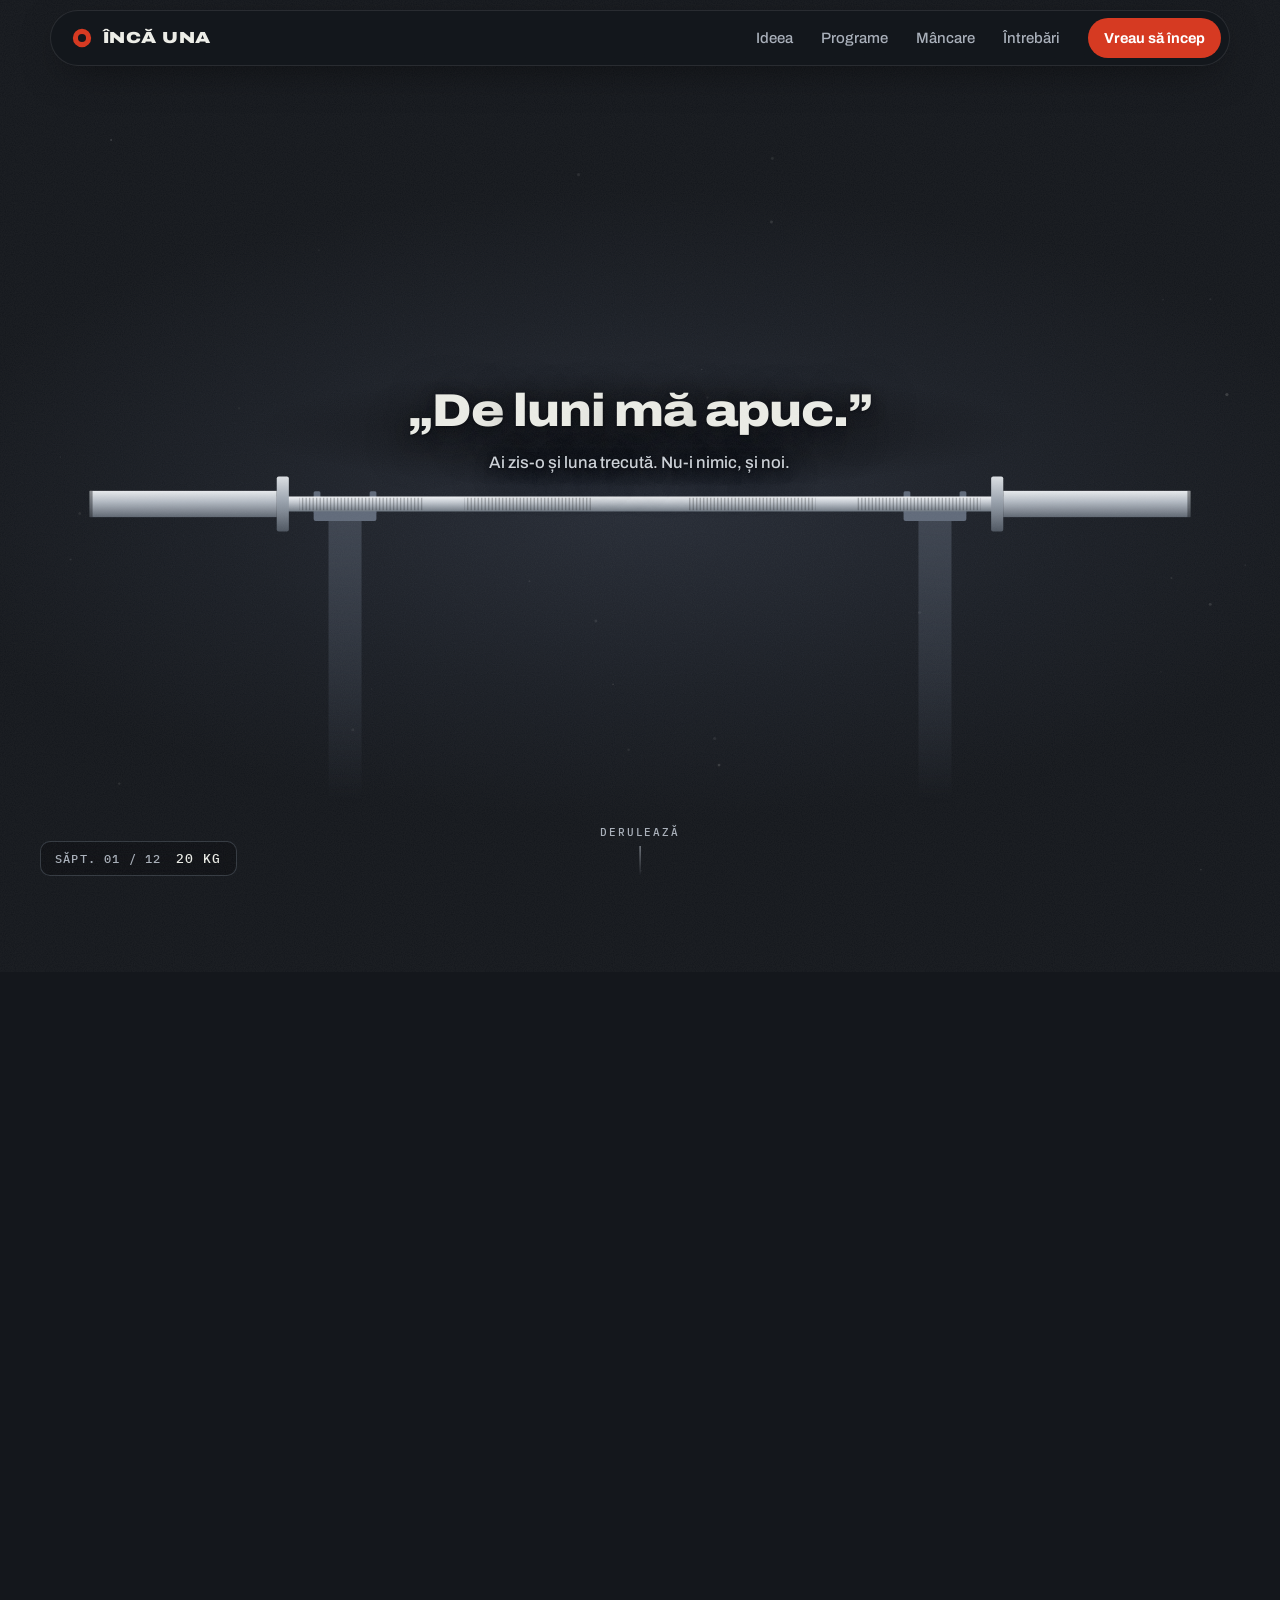
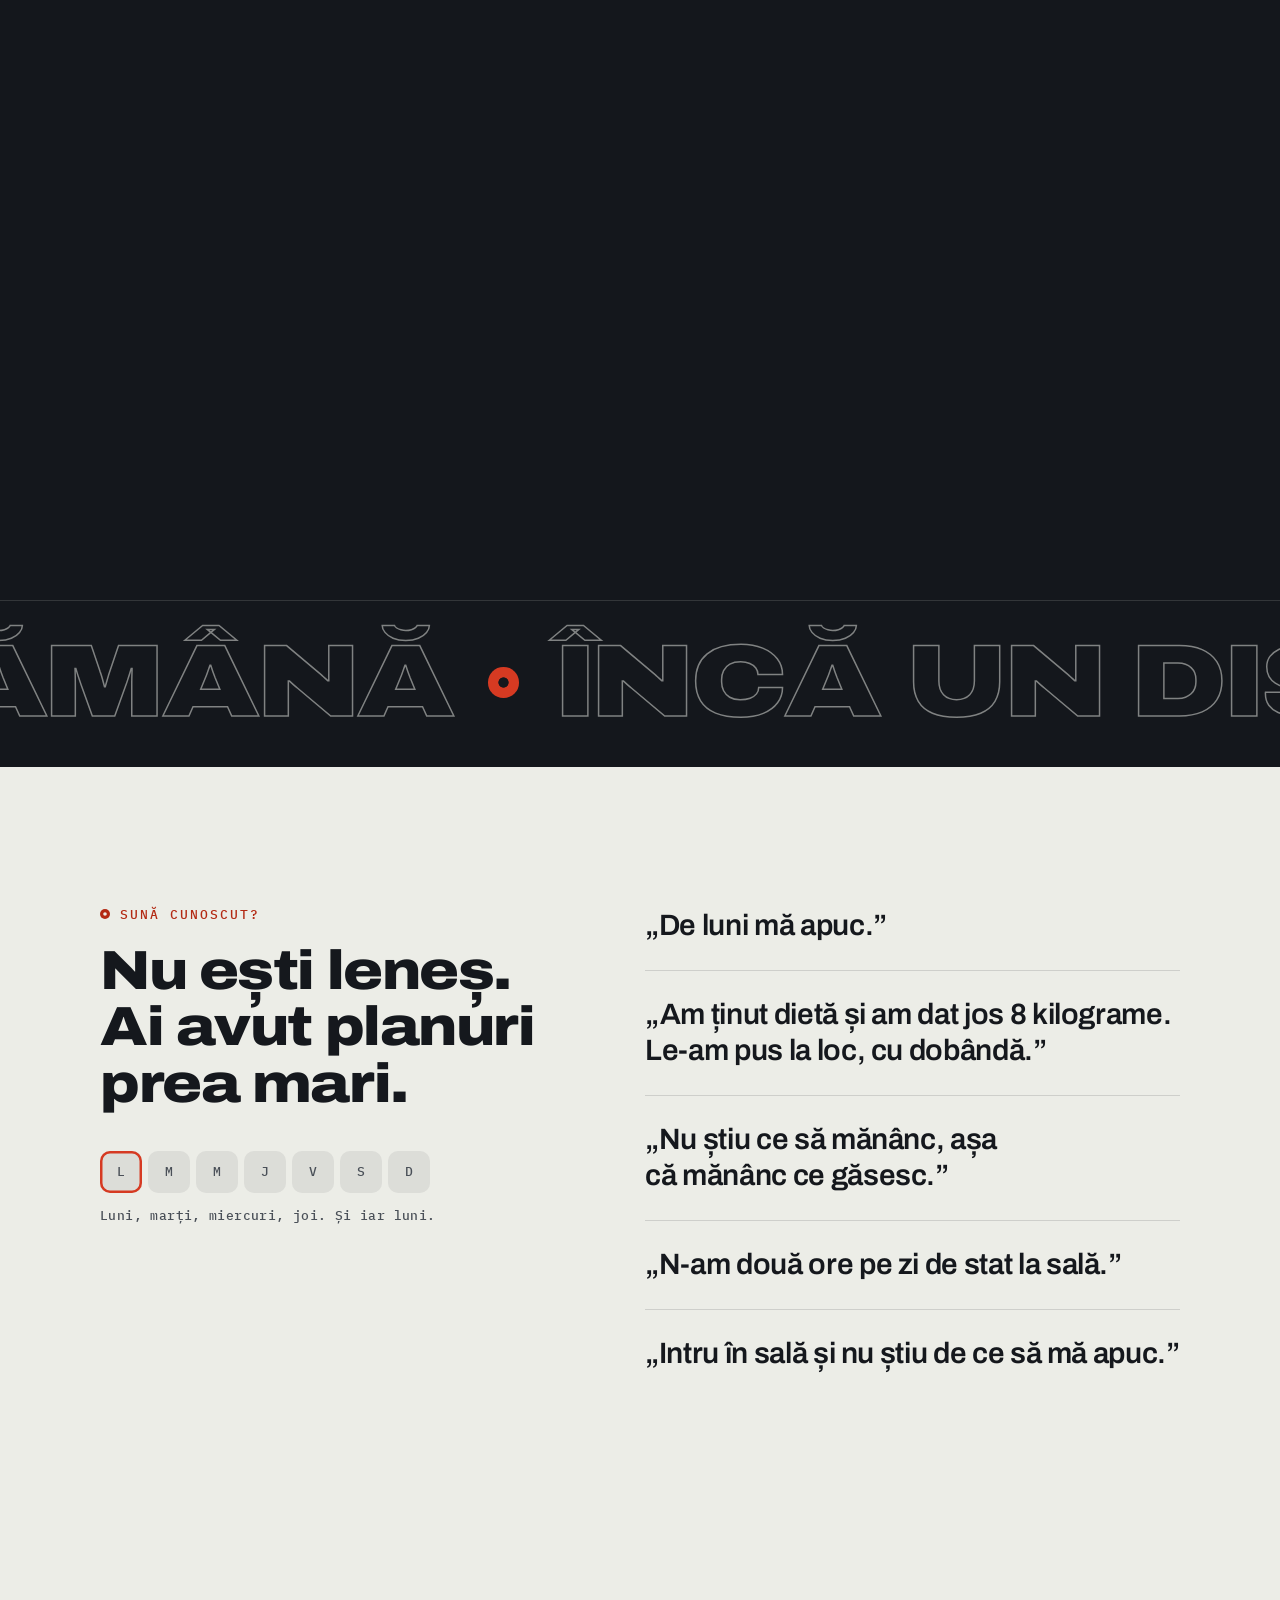
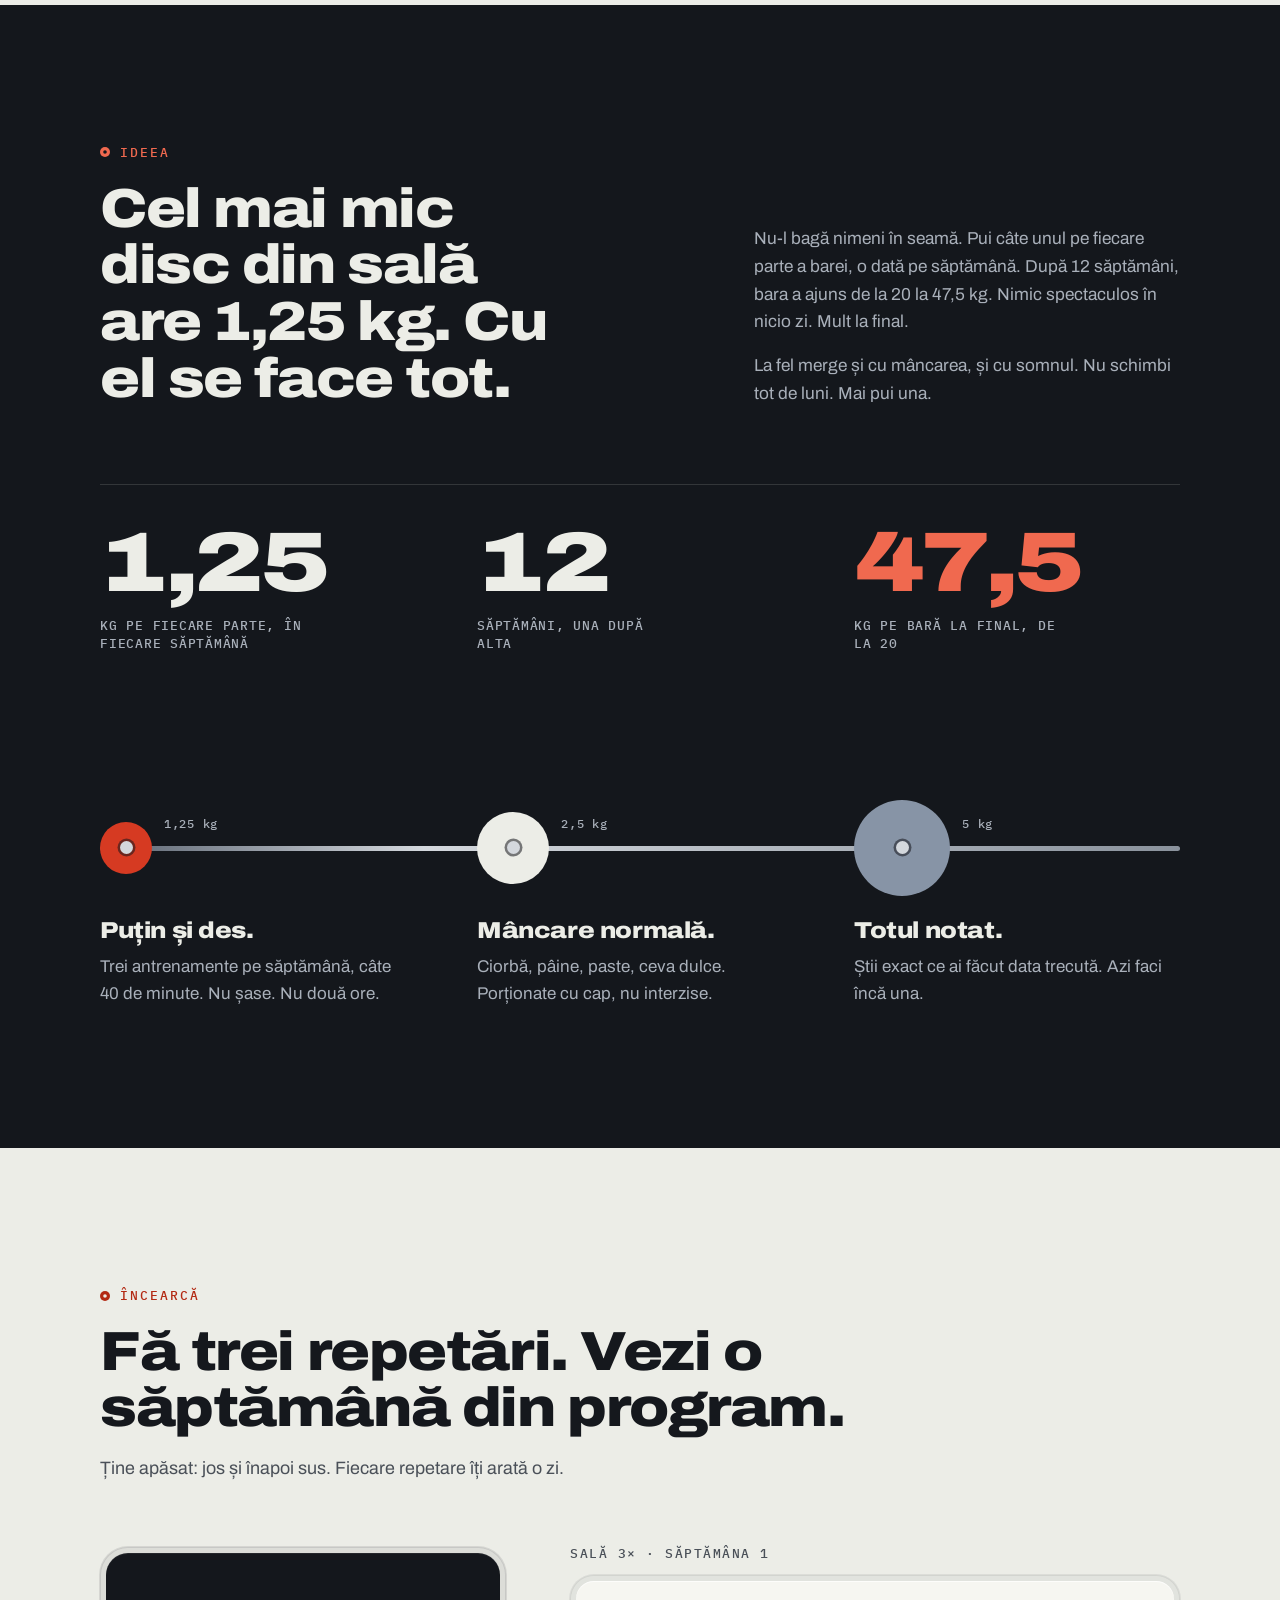
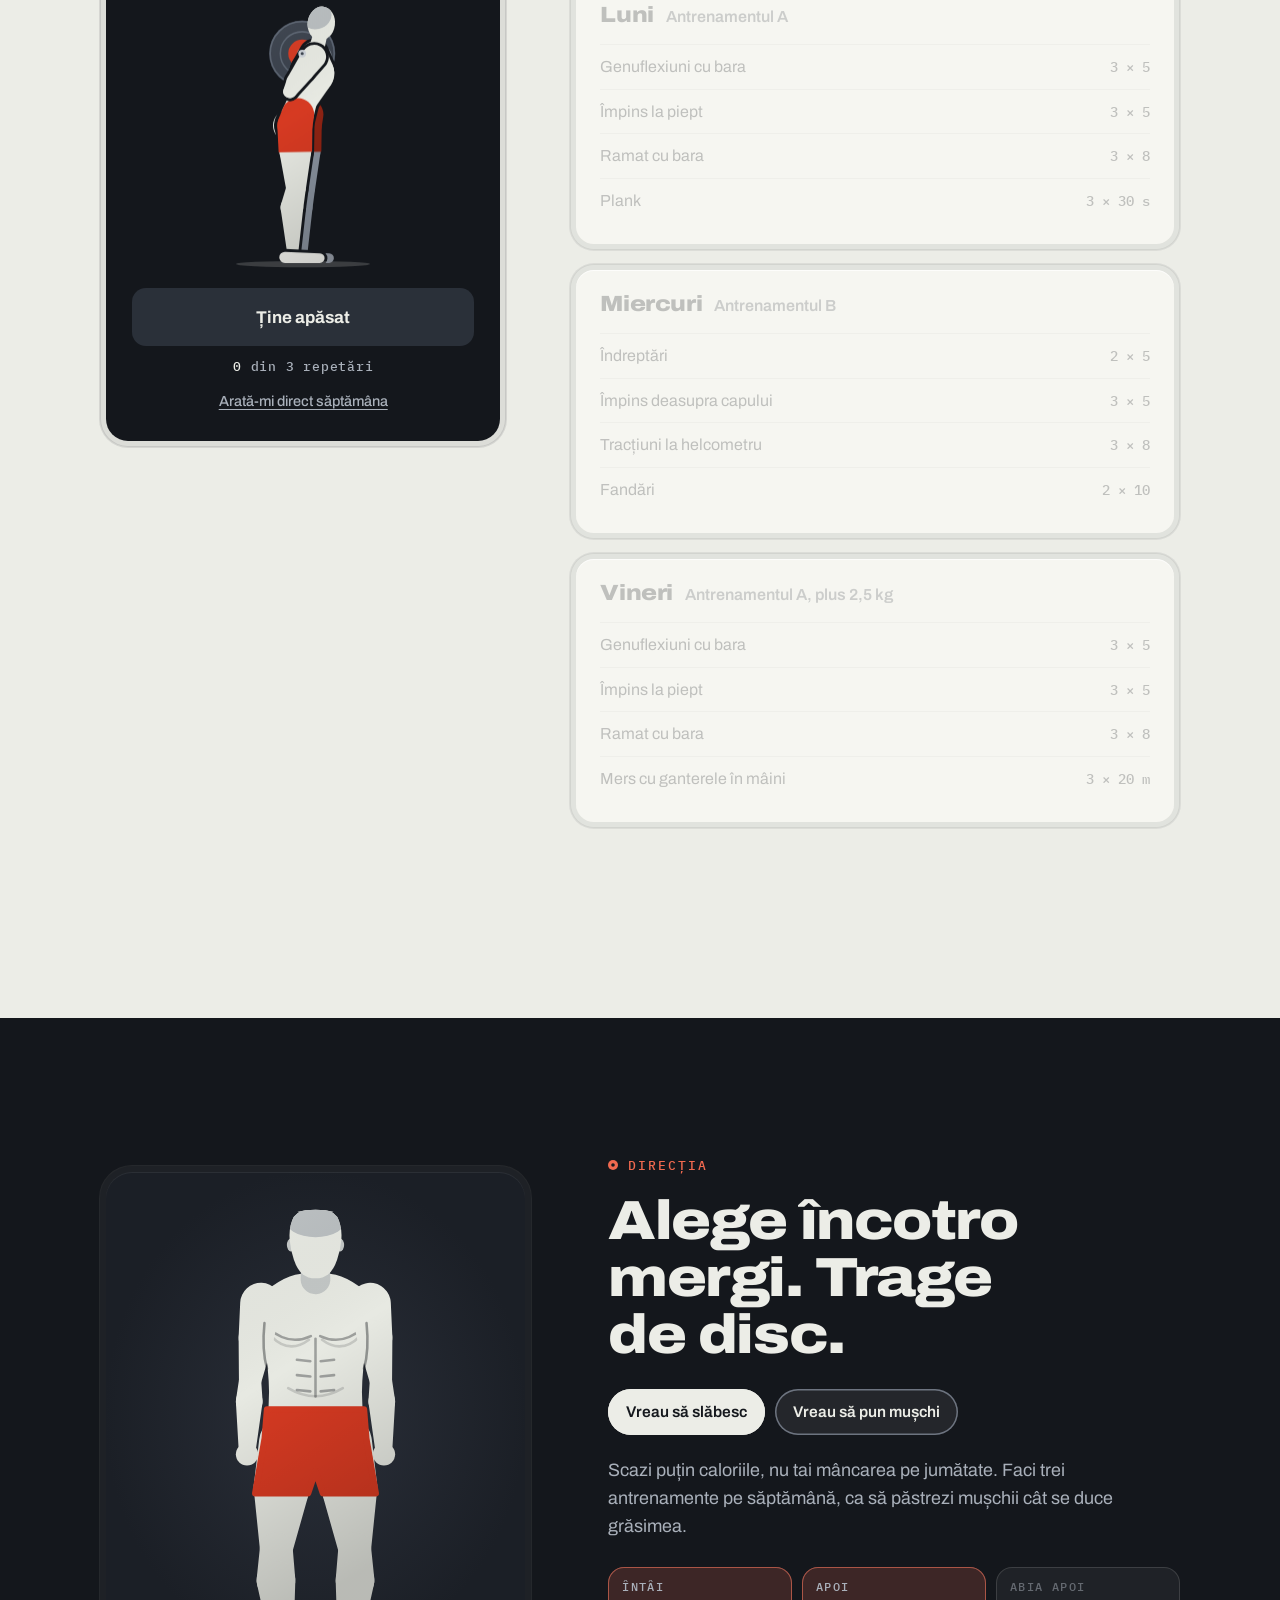
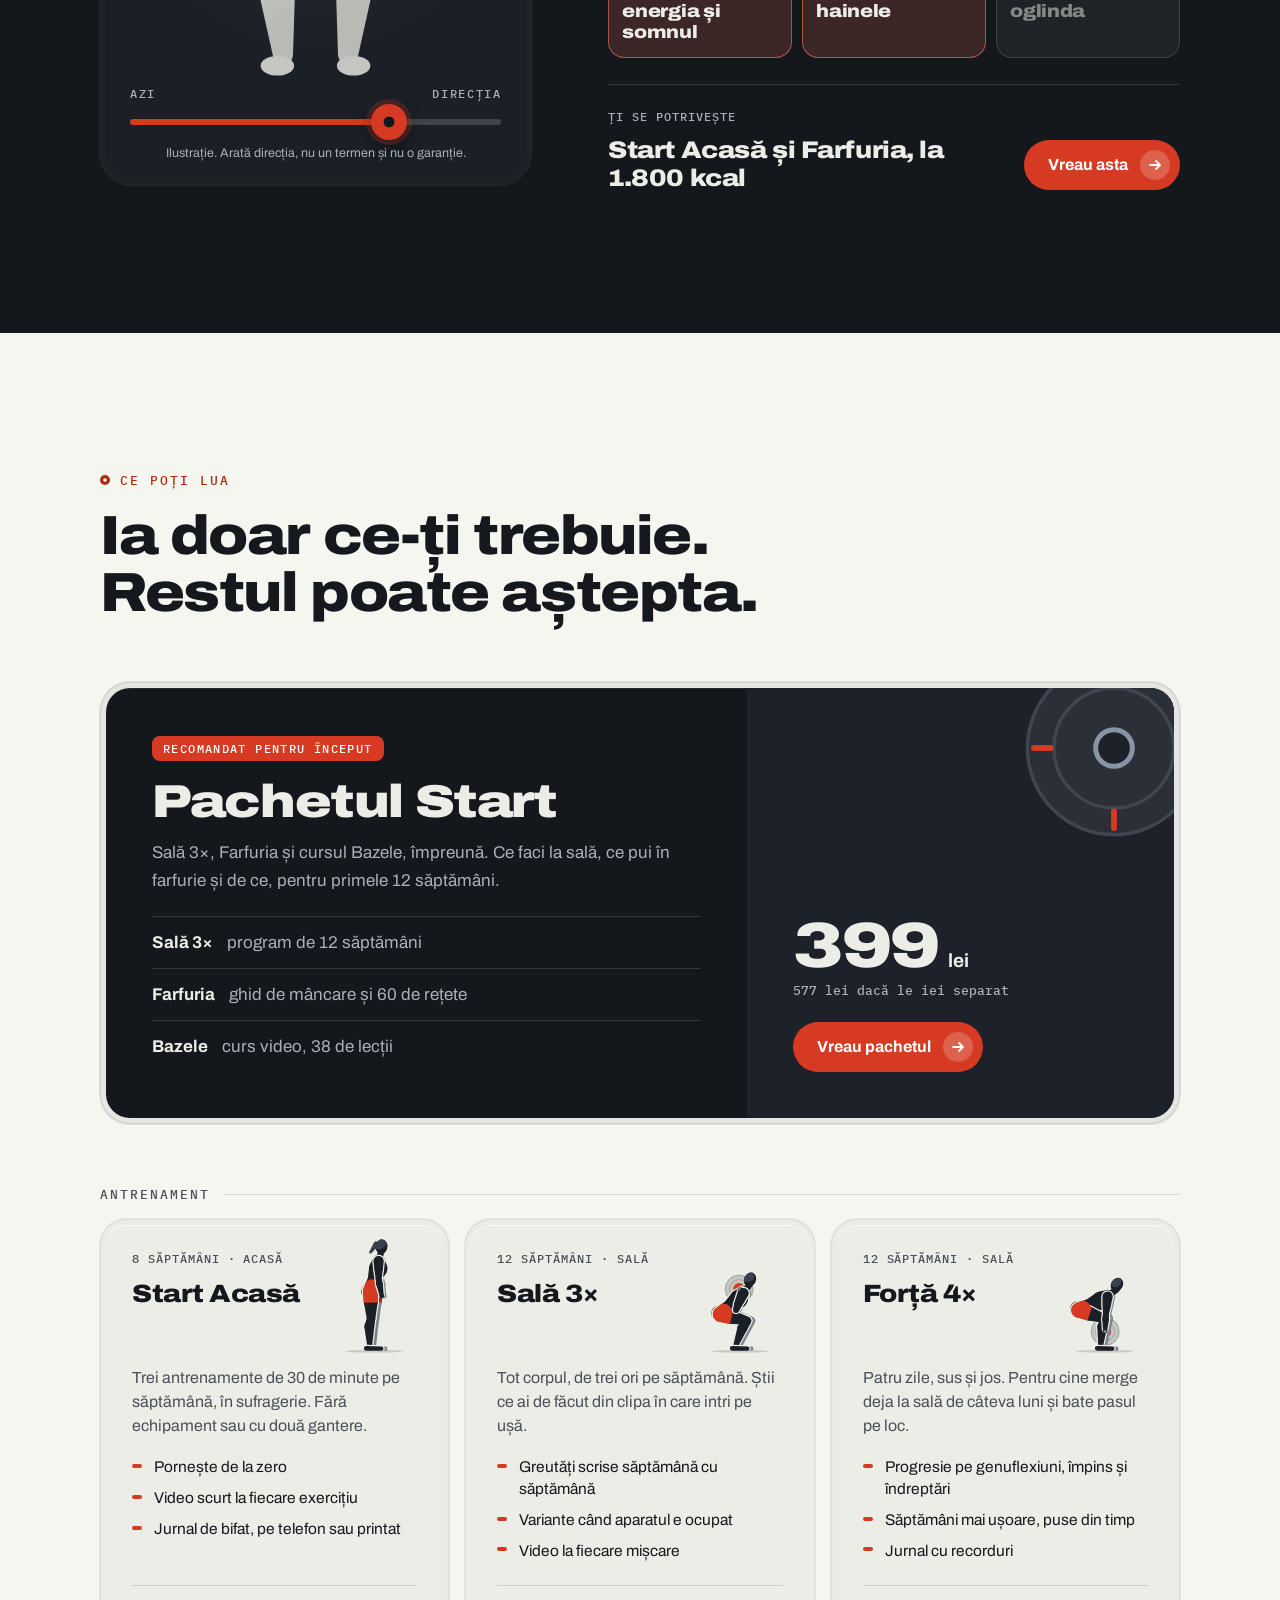
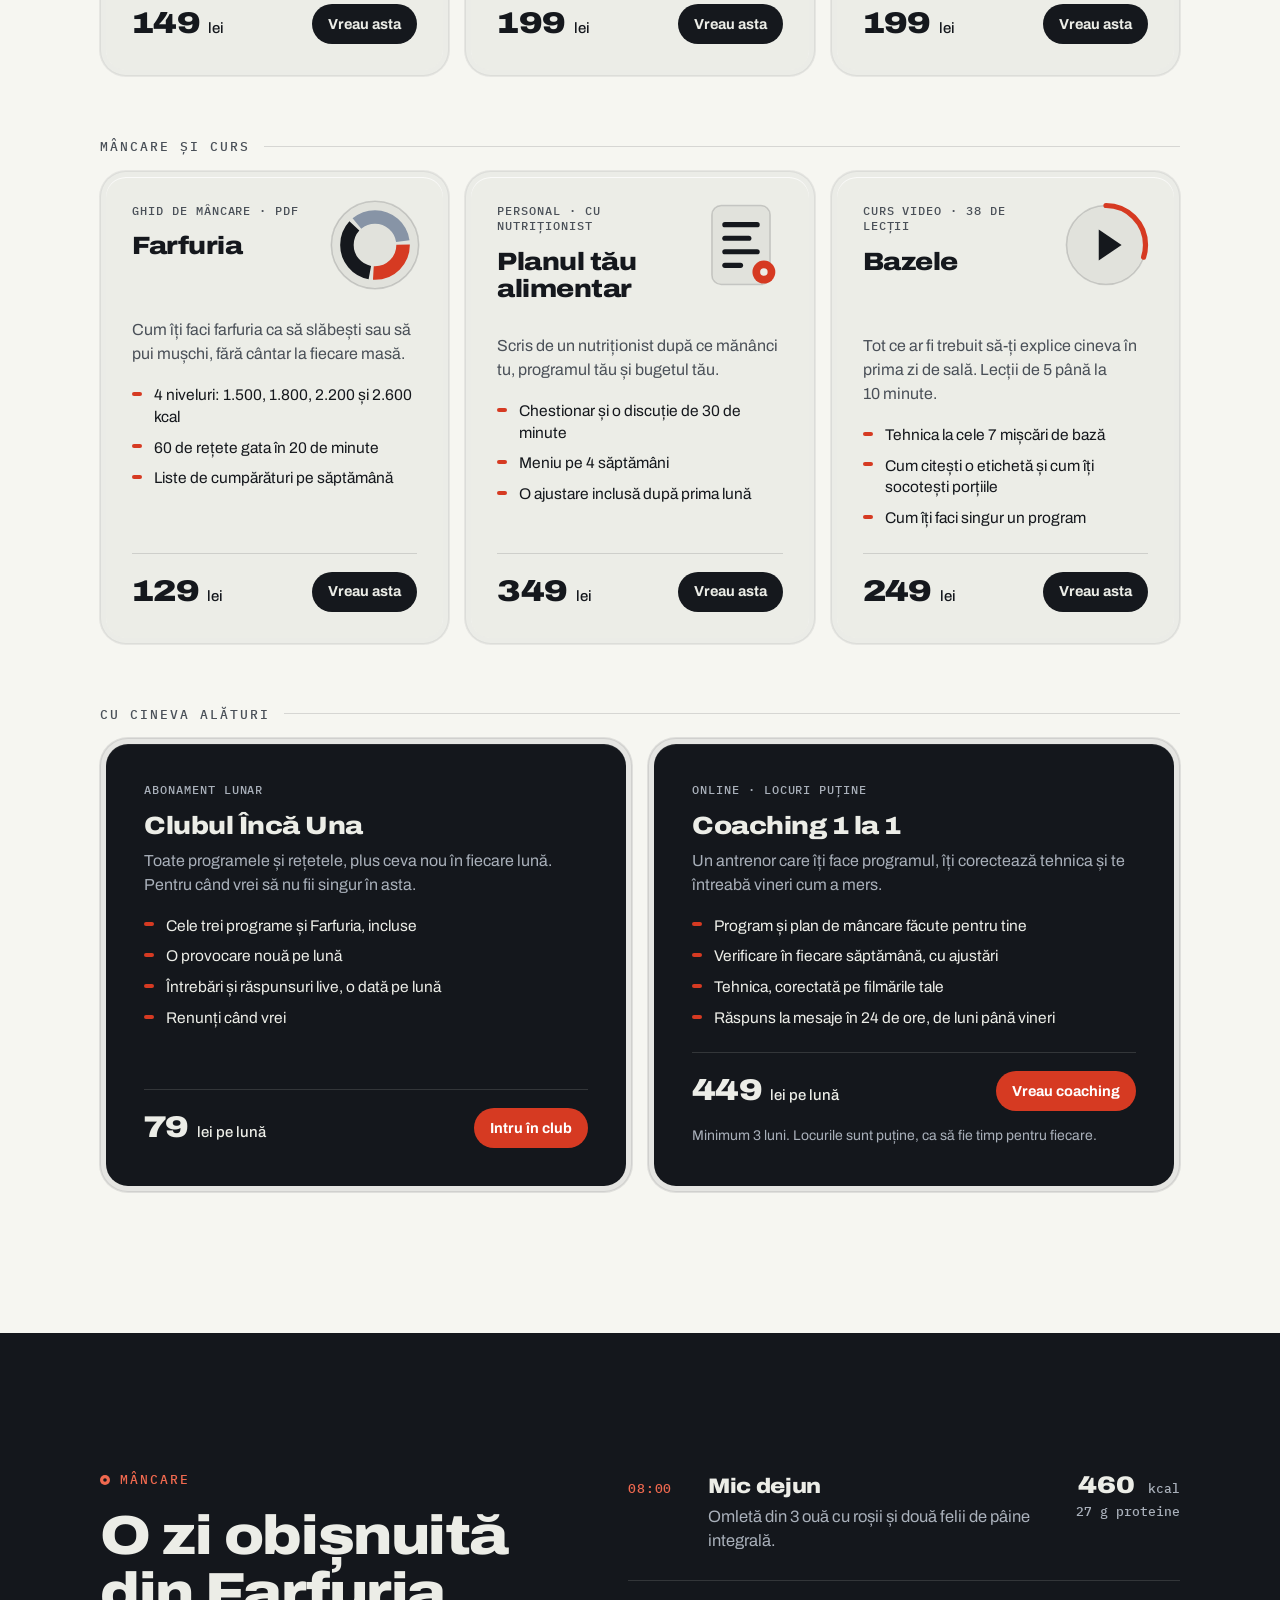
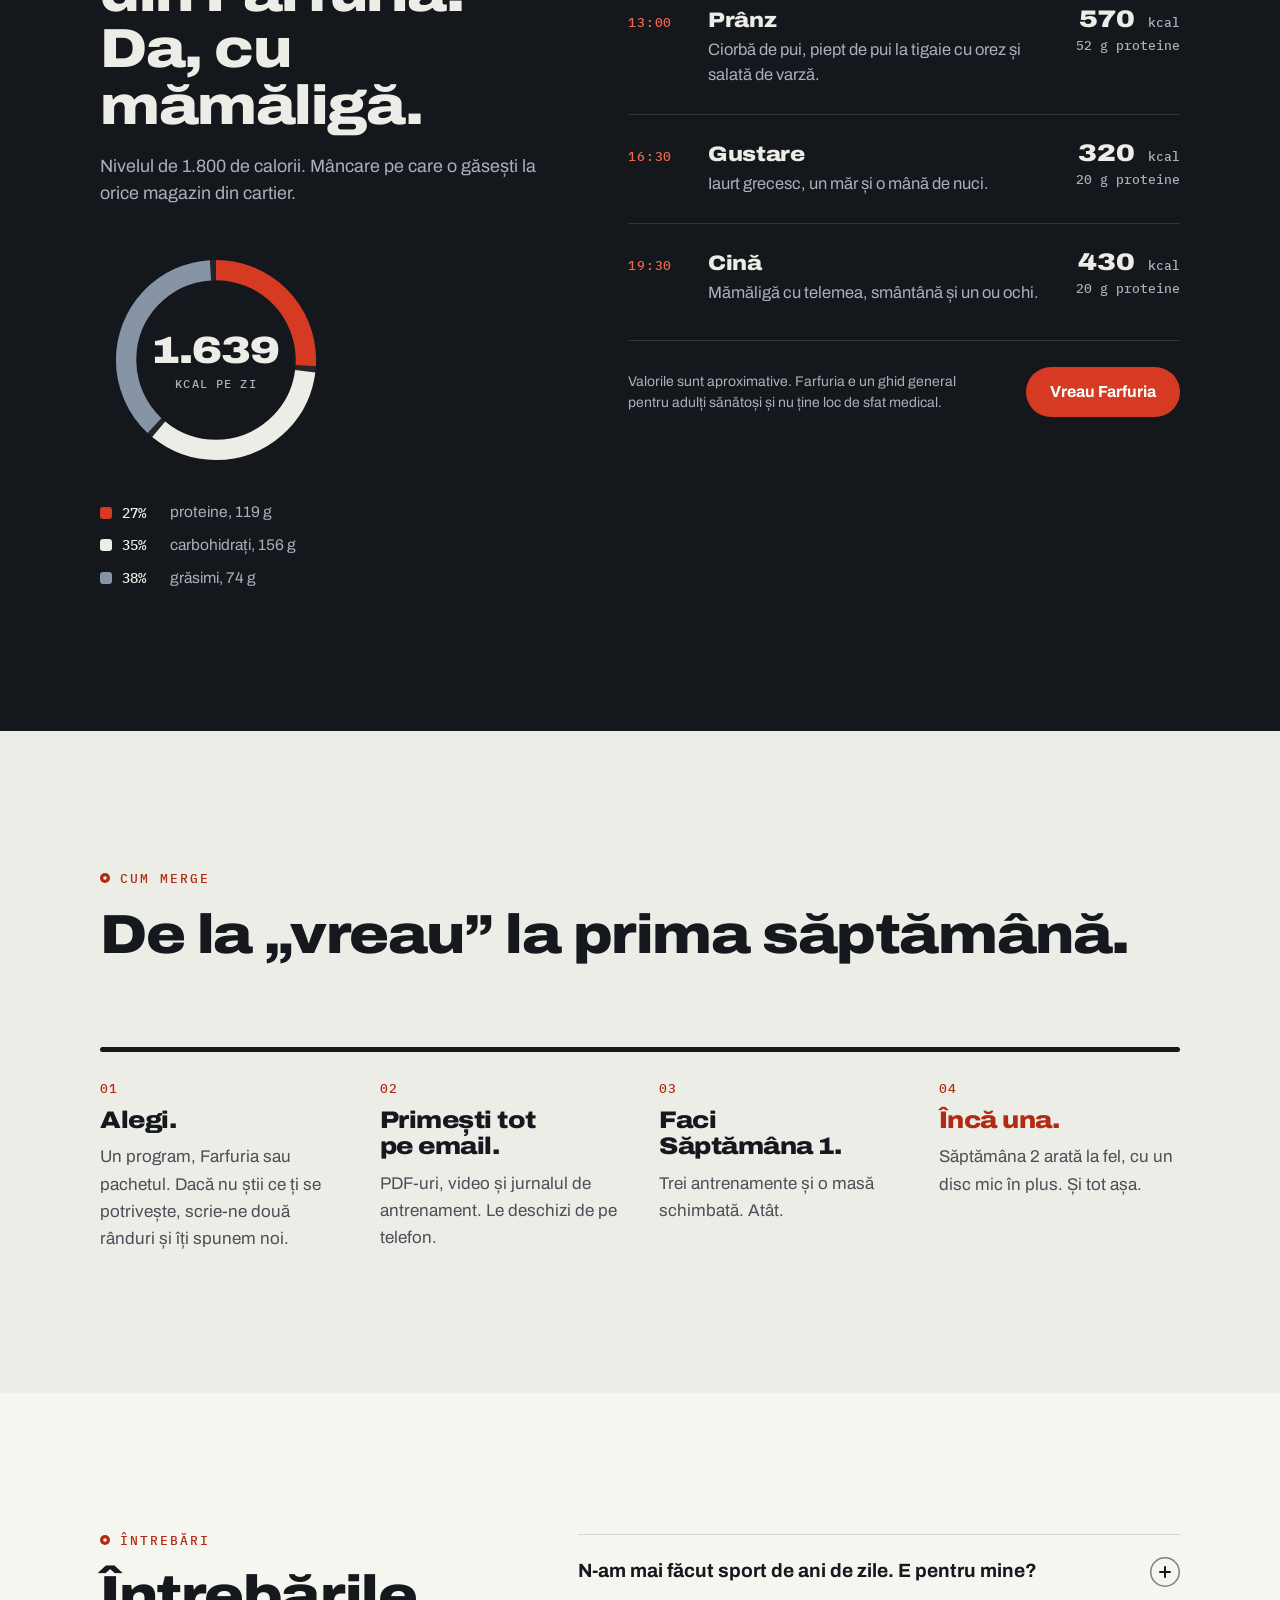
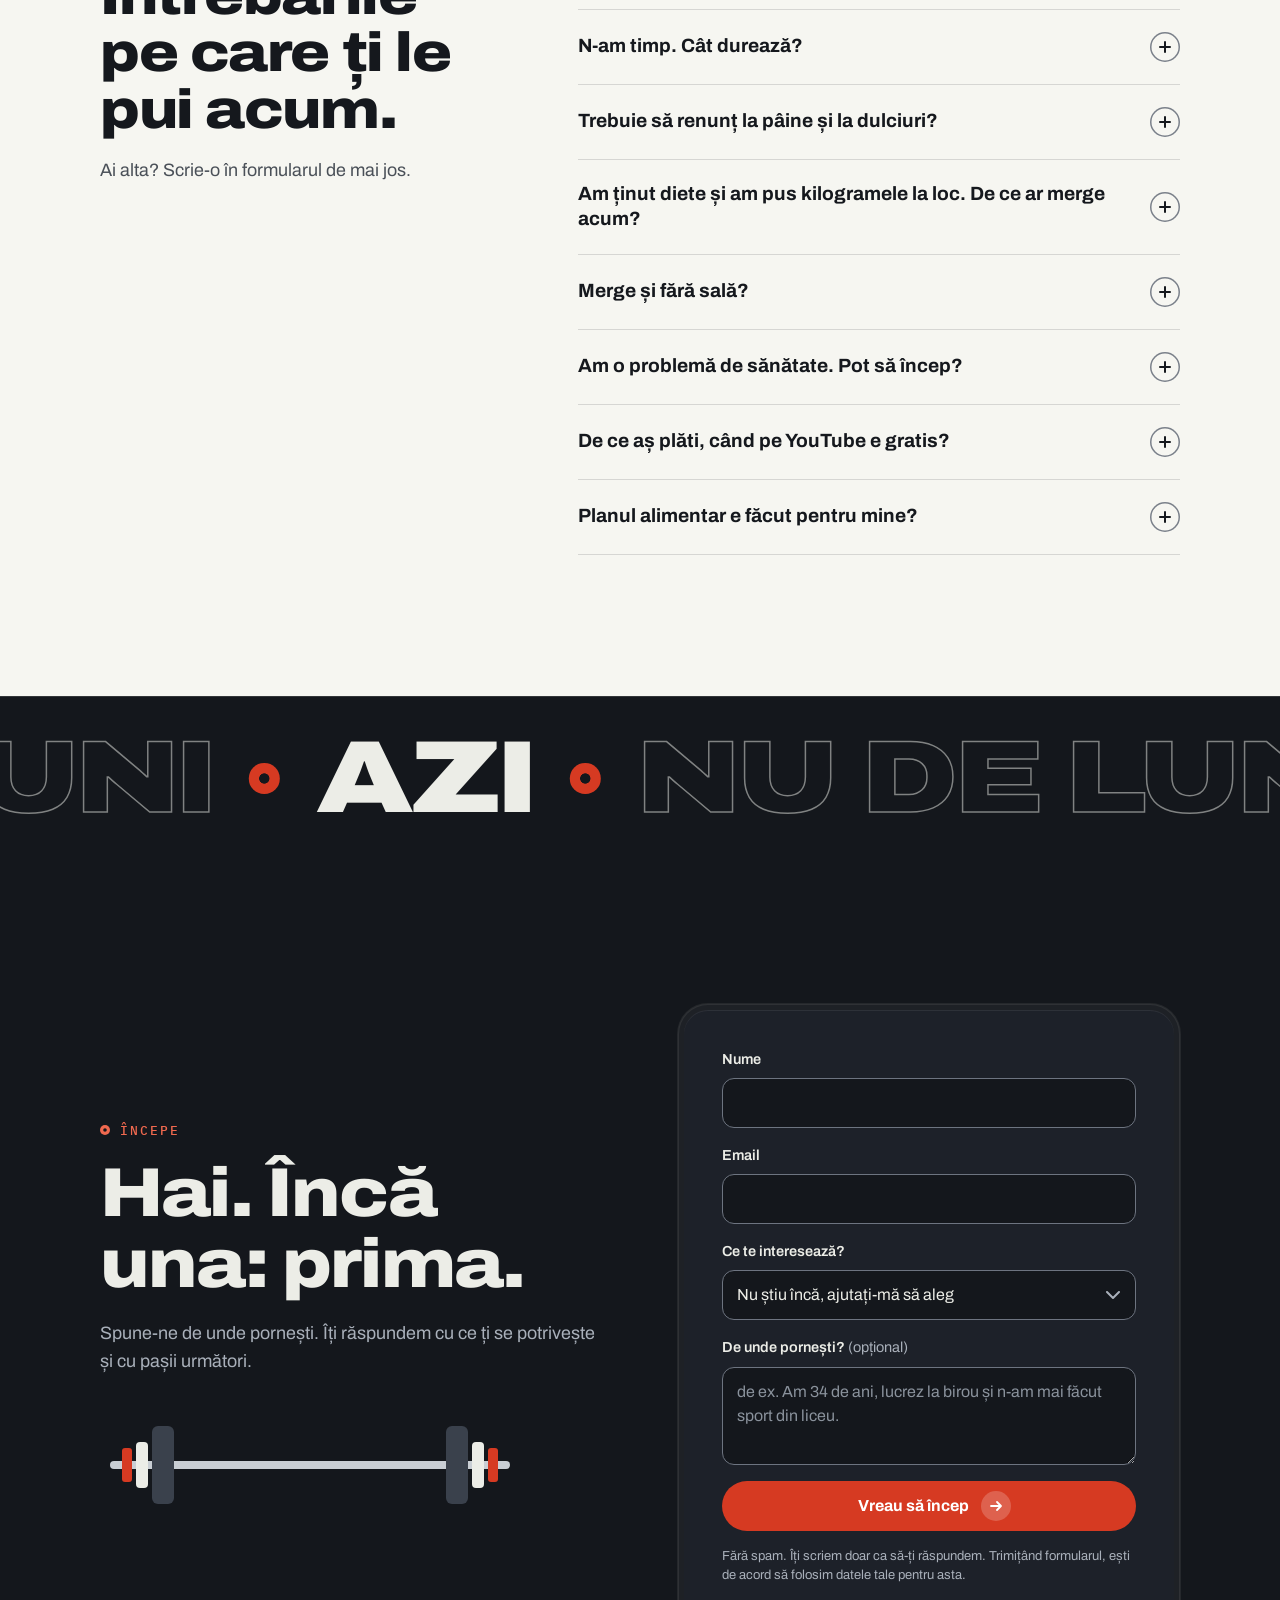
==== commit ac1ea4e1: "Drawn lifters, direction slider and more motion Hero lifter stands up with the bar, the three-reps m" ====
--- a/index.html
+++ b/index.html
@@ -23,6 +23,7 @@
 <body>
 <a class="skip" href="#main">Sari la conținut</a>
 <div class="env" aria-hidden="true"></div>
+<div class="prog" aria-hidden="true"><i></i></div>
 
 <nav class="nav" aria-label="Principal">
   <a class="brand" href="#top" aria-label="Încă Una, sus">
@@ -44,6 +45,7 @@
   <a href="#cunoscut"><span>Sună cunoscut?</span></a>
   <a href="#ideea"><span>Ideea</span></a>
   <a href="#incearca"><span>Încearcă</span></a>
+  <a href="#directie"><span>Direcția</span></a>
   <a href="#programe"><span>Ce poți lua</span></a>
   <a href="#mancare"><span>Mâncare</span></a>
   <a href="#cum"><span>Cum merge</span></a>
@@ -82,13 +84,13 @@
 
       <div class="band b4" data-a="0.8" data-b="1" data-ramp="0.12">
         <div class="cap">
-          <p class="kick">Antrenamente · Mâncare · Coaching online</p>
+          <p class="kick"><span>Antrenamente · Mâncare</span><span>Coaching online</span></p>
           <h1 class="split" data-fx="rise">Încă una.</h1>
         </div>
         <div class="bot">
           <p class="sub">Programe de antrenament și planuri de mâncare pe care le poți ține și în săptămânile proaste.</p>
           <div class="cta-row">
-            <a class="btn" href="#start">Vreau să încep</a>
+            <a class="btn" href="#start">Vreau să încep<i class="arr" aria-hidden="true"></i></a>
             <a class="btn ghost" href="#programe">Vezi ce poți lua</a>
           </div>
         </div>
@@ -101,6 +103,8 @@
 </section>
 
 <div class="below">
+
+<div class="mq" aria-hidden="true"><div class="mq-track"><span>Încă o repetare</span><i></i><span>Încă o săptămână</span><i></i><span>Încă un disc</span><i></i><span>Încă o masă bună</span><i></i><span>Încă o repetare</span><i></i><span>Încă o săptămână</span><i></i><span>Încă un disc</span><i></i><span>Încă o masă bună</span><i></i><span>Încă o repetare</span><i></i><span>Încă o săptămână</span><i></i><span>Încă un disc</span><i></i><span>Încă o masă bună</span><i></i></div></div>
 
 <section class="sec s-known" id="cunoscut" aria-labelledby="h-known">
   <div class="wrap known">
@@ -138,6 +142,11 @@
         <p class="rv">La fel merge și cu mâncarea, și cu somnul. Nu schimbi tot de luni. Mai pui una.</p>
       </div>
     </div>
+    <ul class="stats">
+      <li class="rv"><b class="count" data-to="1.25" data-dec="2">1,25</b><span>kg pe fiecare parte, în fiecare săptămână</span></li>
+      <li class="rv"><b class="count" data-to="12" data-dec="0">12</b><span>săptămâni, una după alta</span></li>
+      <li class="rv"><b class="count" data-from="20" data-to="47.5" data-dec="1">47,5</b><span>kg pe bară la final, de la 20</span></li>
+    </ul>
     <ol class="rules">
       <li class="rule rv">
         <span class="disc d1" aria-hidden="true"><b>1,25</b></span>
@@ -163,22 +172,11 @@
     <header class="try-head">
       <p class="kicker rv">Încearcă</p>
       <h2 id="h-try" class="rv">Fă trei repetări. Vezi o săptămână din program.</h2>
-      <p class="lede rv" id="rep-help">Ține apăsat până sus. Fiecare repetare îți arată o zi.</p>
+      <p class="lede rv" id="rep-help">Ține apăsat: jos și înapoi sus. Fiecare repetare îți arată o zi.</p>
     </header>
     <div class="try">
       <div class="rig rv">
-        <svg class="rig-svg" viewBox="0 0 320 250" aria-hidden="true">
-          <path class="rig-post" d="M70 28V232M250 28V232"/>
-          <path class="rig-floor" d="M24 232H296"/>
-          <path class="rig-mark" d="M58 64H82M238 64H262M58 196H82M238 196H262"/>
-          <g id="rig-bar">
-            <rect x="18" y="191" width="284" height="8" rx="4" class="rig-steel"/>
-            <rect x="36" y="150" width="20" height="90" rx="5" class="rig-rubber"/>
-            <rect x="264" y="150" width="20" height="90" rx="5" class="rig-rubber"/>
-            <rect x="24" y="174" width="9" height="42" rx="3" class="rig-red"/>
-            <rect x="287" y="174" width="9" height="42" rx="3" class="rig-red"/>
-          </g>
-        </svg>
+        <canvas class="rig-canvas" id="rig-canvas" width="640" height="560" aria-hidden="true"></canvas>
         <button class="hold" id="hold" type="button" aria-describedby="rep-help">
           <span class="hold-fill" aria-hidden="true"></span>
           <span class="hold-label">Ține apăsat</span>
@@ -224,6 +222,38 @@
   </div>
 </section>
 
+<section class="sec s-dir dark" id="directie" aria-labelledby="h-dir">
+  <div class="wrap dir">
+    <div class="dir-stage rv">
+      <canvas id="dir-canvas" width="640" height="800" role="img" aria-label="Ilustrație: un corp desenat care își schimbă forma pe măsură ce tragi de cursor"></canvas>
+      <div class="dir-slider">
+        <p class="dir-ends" aria-hidden="true"><span>Azi</span><span>Direcția</span></p>
+        <input id="dir-range" type="range" min="0" max="100" value="0" step="1" aria-label="De la azi spre direcția în care mergi">
+      </div>
+      <p class="dir-note">Ilustrație. Arată direcția, nu un termen și nu o garanție.</p>
+    </div>
+    <div class="dir-text">
+      <p class="kicker rv">Direcția</p>
+      <h2 id="h-dir" class="rv">Alege încotro mergi. Trage de disc.</h2>
+      <div class="chips rv" role="radiogroup" aria-label="Încotro mergi">
+        <button type="button" role="radio" aria-checked="true" data-from="plin">Vreau să slăbesc</button>
+        <button type="button" role="radio" aria-checked="false" data-from="slab">Vreau să pun mușchi</button>
+      </div>
+      <p class="lede rv" id="dir-lede">Scazi puțin caloriile, nu tai mâncarea pe jumătate. Faci trei antrenamente pe săptămână, ca să păstrezi mușchii cât se duce grăsimea.</p>
+      <ol class="way rv">
+        <li><b>Întâi</b><span id="dir-w1">energia și somnul</span></li>
+        <li><b>Apoi</b><span id="dir-w2">hainele</span></li>
+        <li><b>Abia apoi</b><span id="dir-w3">oglinda</span></li>
+      </ol>
+      <div class="dir-rec rv">
+        <p class="card-k">Ți se potrivește</p>
+        <p class="dir-rec-name" id="dir-rec">Start Acasă și Farfuria, la 1.800 kcal</p>
+        <a class="btn pick" id="dir-btn" href="#start" data-pick="Start Acasă">Vreau asta<i class="arr" aria-hidden="true"></i></a>
+      </div>
+    </div>
+  </div>
+</section>
+
 <section class="sec s-shop" id="programe" aria-labelledby="h-shop">
   <div class="wrap">
     <header class="shop-head">
@@ -246,13 +276,14 @@
         <svg class="bundle-disc" viewBox="0 0 120 120" aria-hidden="true"><circle cx="60" cy="60" r="52" class="bd-a"/><circle cx="60" cy="60" r="36" class="bd-b"/><circle cx="60" cy="60" r="11" class="bd-c"/><path d="M60 12v10M60 98v10M12 60h10M98 60h10" class="bd-d"/></svg>
         <p class="price big-price"><b>399</b> lei</p>
         <p class="price-note">577 lei dacă le iei separat</p>
-        <a class="btn pick" href="#start" data-pick="Pachetul Start">Vreau pachetul</a>
+        <a class="btn pick" href="#start" data-pick="Pachetul Start">Vreau pachetul<i class="arr" aria-hidden="true"></i></a>
       </div>
     </article>
 
     <h3 class="shelf-k rv">Antrenament</h3>
     <div class="cards">
       <article class="card rv">
+        <canvas class="mini" data-fig="bw" width="216" height="216" aria-hidden="true"></canvas>
         <p class="card-k">8 săptămâni · acasă</p>
         <h4>Start Acasă</h4>
         <p class="card-d">Trei antrenamente de 30&nbsp;de minute pe săptămână, în sufragerie. Fără echipament sau cu două gantere.</p>
@@ -264,6 +295,7 @@
         <div class="card-foot"><p class="price"><b>149</b> lei</p><a class="btn sm ink pick" href="#start" data-pick="Start Acasă">Vreau asta</a></div>
       </article>
       <article class="card rv">
+        <canvas class="mini" data-fig="bar" width="216" height="216" aria-hidden="true"></canvas>
         <p class="card-k">12 săptămâni · sală</p>
         <h4>Sală 3×</h4>
         <p class="card-d">Tot corpul, de trei ori pe săptămână. Știi ce ai de făcut din clipa în care intri pe ușă.</p>
@@ -275,6 +307,7 @@
         <div class="card-foot"><p class="price"><b>199</b> lei</p><a class="btn sm ink pick" href="#start" data-pick="Sală 3×">Vreau asta</a></div>
       </article>
       <article class="card rv">
+        <canvas class="mini" data-fig="dl" width="216" height="216" aria-hidden="true"></canvas>
         <p class="card-k">12 săptămâni · sală</p>
         <h4>Forță 4×</h4>
         <p class="card-d">Patru zile, sus și jos. Pentru cine merge deja la sală de câteva luni și bate pasul pe loc.</p>
@@ -290,6 +323,7 @@
     <h3 class="shelf-k rv">Mâncare și curs</h3>
     <div class="cards">
       <article class="card rv">
+        <svg class="mini glyph g-plate" viewBox="0 0 100 100" aria-hidden="true"><circle cx="50" cy="50" r="42" class="gl-o"/><g class="gl-spin"><circle cx="50" cy="50" r="27" class="gl-a" pathLength="100" stroke-dasharray="26 74"/><circle cx="50" cy="50" r="27" class="gl-b" pathLength="100" stroke-dasharray="34 66" stroke-dashoffset="-28"/><circle cx="50" cy="50" r="27" class="gl-c" pathLength="100" stroke-dasharray="34 66" stroke-dashoffset="-64"/></g></svg>
         <p class="card-k">Ghid de mâncare · PDF</p>
         <h4>Farfuria</h4>
         <p class="card-d">Cum îți faci farfuria ca să slăbești sau să pui mușchi, fără cântar la fiecare masă.</p>
@@ -301,8 +335,9 @@
         <div class="card-foot"><p class="price"><b>129</b> lei</p><a class="btn sm ink pick" href="#start" data-pick="Farfuria">Vreau asta</a></div>
       </article>
       <article class="card rv">
+        <svg class="mini glyph g-plan" viewBox="0 0 100 100" aria-hidden="true"><rect x="22" y="12" width="56" height="76" rx="9" class="gl-o"/><rect x="32" y="28" width="36" height="5" rx="2.5" class="gl-l l1"/><rect x="32" y="41" width="28" height="5" rx="2.5" class="gl-l l2"/><rect x="32" y="54" width="36" height="5" rx="2.5" class="gl-l l3"/><rect x="32" y="67" width="20" height="5" rx="2.5" class="gl-l l4"/><circle cx="72" cy="76" r="11" class="gl-dot"/><circle cx="72" cy="76" r="3.6" class="gl-hole"/></svg>
         <p class="card-k">Personal · cu nutriționist</p>
-        <h4>Plan alimentar făcut pentru tine</h4>
+        <h4>Planul tău alimentar</h4>
         <p class="card-d">Scris de un nutriționist după ce mănânci tu, programul tău și bugetul tău.</p>
         <ul class="ticks">
           <li>Chestionar și o discuție de 30&nbsp;de minute</li>
@@ -312,6 +347,7 @@
         <div class="card-foot"><p class="price"><b>349</b> lei</p><a class="btn sm ink pick" href="#start" data-pick="Plan alimentar făcut pentru mine">Vreau asta</a></div>
       </article>
       <article class="card rv">
+        <svg class="mini glyph g-play" viewBox="0 0 100 100" aria-hidden="true"><circle cx="50" cy="50" r="38" class="gl-o"/><circle cx="50" cy="50" r="38" class="gl-prog" pathLength="100" stroke-dasharray="30 70"/><path d="M43 35l22 15-22 15z" class="gl-tri"/></svg>
         <p class="card-k">Curs video · 38 de lecții</p>
         <h4>Bazele</h4>
         <p class="card-d">Tot ce ar fi trebuit să-ți explice cineva în prima zi de sală. Lecții de 5 până la 10&nbsp;minute.</p>
@@ -368,7 +404,7 @@
           <circle cx="80" cy="80" r="62" class="ring-arc ra2" pathLength="100" stroke-dasharray="34 66" stroke-dashoffset="-27"/>
           <circle cx="80" cy="80" r="62" class="ring-arc ra3" pathLength="100" stroke-dasharray="37 63" stroke-dashoffset="-62"/>
         </svg>
-        <div class="ring-mid"><b>1.780</b><span>kcal pe zi</span></div>
+        <div class="ring-mid"><b class="count" data-to="1780" data-dec="0">1.780</b><span>kcal pe zi</span></div>
       </div>
       <ul class="legend rv">
         <li class="lg1"><b>27%</b> proteine, 119&nbsp;g</li>
@@ -485,6 +521,8 @@
   </div>
 </section>
 
+<div class="mq mq-rev" aria-hidden="true"><div class="mq-track"><span>Azi</span><i></i><span>Nu de luni</span><i></i><span>Azi</span><i></i><span>Nu de luni</span><i></i><span>Azi</span><i></i><span>Nu de luni</span><i></i><span>Azi</span><i></i><span>Nu de luni</span><i></i><span>Azi</span><i></i><span>Nu de luni</span><i></i><span>Azi</span><i></i><span>Nu de luni</span><i></i><span>Azi</span><i></i><span>Nu de luni</span><i></i><span>Azi</span><i></i><span>Nu de luni</span><i></i><span>Azi</span><i></i><span>Nu de luni</span><i></i></div></div>
+
 <section class="sec s-start dark" id="start" aria-labelledby="h-start">
   <div class="wrap start">
     <div class="start-text">
@@ -533,7 +571,7 @@
         <textarea id="f-story" name="mesaj" rows="3" placeholder="de ex. Am 34 de ani, lucrez la birou și n-am mai făcut sport din liceu."></textarea>
       </div>
       <input class="hp" type="text" name="_gotcha" tabindex="-1" autocomplete="off" aria-hidden="true">
-      <button class="btn wide" type="submit"><span class="btn-label">Vreau să încep</span></button>
+      <button class="btn wide" type="submit"><span class="btn-label">Vreau să încep</span><i class="arr" aria-hidden="true"></i></button>
       <p class="form-msg err" id="form-err" role="alert" hidden></p>
       <p class="form-msg ok" id="form-ok" role="status" hidden>Am primit. Îți răspundem în cel mult o zi lucrătoare.</p>
       <p class="form-msg note" id="form-preview" role="status" hidden>Aceasta este o previzualizare a site-ului. Formularul nu trimite încă mesaje, deci nu s-a trimis nimic.</p>
@@ -569,6 +607,9 @@
   </div>
 </footer>
 
+<a class="dock" href="#start"><span>Vreau să încep</span><i class="arr" aria-hidden="true"></i></a>
+
+<script src="assets/figure.js" defer></script>
 <script src="assets/app.js" defer></script>
 </body>
 </html>
--- a/assets/style.css
+++ b/assets/style.css
@@ -243,14 +243,8 @@
 .try-head .lede{margin-top:18px}
 .try{display:grid;grid-template-columns:minmax(0,.8fr) minmax(0,1.2fr);gap:clamp(28px,5vw,72px);align-items:start}
 .rig{position:sticky;top:92px;padding:26px 26px 18px;border-radius:22px;background:var(--rubber);color:var(--chalk);text-align:center}
-.rig-svg{width:100%;height:auto;margin-bottom:10px}
-.rig-post{fill:none;stroke:#39404B;stroke-width:10;stroke-linecap:round}
-.rig-floor{fill:none;stroke:#2A3039;stroke-width:3;stroke-linecap:round}
-.rig-mark{fill:none;stroke:#566070;stroke-width:3;stroke-linecap:round}
 .rig-steel{fill:#C9CED4}
-.rig-rubber{fill:#3A414C}
 .rig-red{fill:var(--accent)}
-#rig-bar{transform:translateY(calc(var(--hp,0)*-131px));will-change:transform}
 .hold{position:relative;display:block;width:100%;min-height:58px;padding:0 16px;border:0;border-radius:14px;background:#2A3039;color:var(--chalk);font-weight:700;font-size:17px;cursor:pointer;overflow:hidden;touch-action:none;-webkit-user-select:none;user-select:none;-webkit-touch-callout:none;transition:transform .3s var(--e1),background-color .5s var(--e1)}
 .hold.holding{transform:scale(.985)}
 .hold-fill{position:absolute;inset:0;background:var(--accent);transform:scaleX(var(--hp,0));transform-origin:left}
@@ -280,7 +274,6 @@
 @media (max-width:860px){
   .try{grid-template-columns:1fr}
   .rig{position:static;padding:18px 18px 10px}
-  .rig-svg{max-height:150px}
 }
 
 /* 4 · the shelf */
@@ -458,3 +451,169 @@
   .rules::before,.steps-wrap::before{transform:scaleX(1)}
   .steps-disc{opacity:1}
 }
+
+/* ================= v2: people, motion, phone ================= */
+
+/* the nav floats as one pill */
+.nav{top:10px;left:50%;right:auto;width:min(1180px,calc(100% - 20px));height:56px;padding:0 8px 0 20px;border:1px solid rgba(236,237,231,.1);border-radius:999px;transform:translateX(-50%);box-shadow:0 12px 40px -14px rgba(0,0,0,.55);animation:navin 1s var(--e1) .15s both}
+@keyframes navin{from{opacity:0;transform:translate(-50%,-18px)}}
+.sec{scroll-margin-top:52px}
+
+/* page progress on screens without the rail */
+.prog{position:fixed;z-index:55;left:0;right:0;top:0;height:3px;pointer-events:none}
+.prog i{display:block;height:100%;background:var(--accent);transform:scaleX(var(--pp,0));transform-origin:left}
+@media (min-width:1280px) and (min-height:520px){.prog{display:none}}
+
+/* pills, with the arrow sitting in its own little disc */
+.btn{border-radius:999px}
+.btn.sm{border-radius:999px}
+.btn:active{transform:scale(.98)}
+.btn .arr,.dock .arr{flex:none;width:30px;height:30px;margin:0 -14px 0 12px;border-radius:50%;background:rgba(255,255,255,.2) url("data:image/svg+xml,%3Csvg xmlns='http://www.w3.org/2000/svg' width='14' height='14' viewBox='0 0 14 14'%3E%3Cpath d='M2 7h9.5M8 3l4 4-4 4' fill='none' stroke='%23fff' stroke-width='1.8' stroke-linecap='round' stroke-linejoin='round'/%3E%3C/svg%3E") center/14px no-repeat;transition:transform .5s var(--e1)}
+.btn:hover .arr{transform:translate(3px,0) scale(1.06)}
+.btn.wide .arr{margin-right:-10px}
+
+/* cards sit in a tray: a soft outer rim around the real surface */
+.card,.day{border:6px solid rgba(21,24,29,.045);background-clip:padding-box;box-shadow:0 0 0 1px rgba(21,24,29,.07),inset 0 1px 0 rgba(255,255,255,.75)}
+.card{border-radius:26px}
+.day{border-radius:24px}
+.panel,.bundle,.rig,.form{border:6px solid rgba(21,24,29,.07);background-clip:padding-box;box-shadow:0 0 0 1px rgba(21,24,29,.1),inset 0 1px 0 rgba(255,255,255,.07)}
+.dark .form{border-color:rgba(236,237,231,.05);box-shadow:0 0 0 1px rgba(236,237,231,.08),inset 0 1px 0 rgba(255,255,255,.07)}
+.panel{border-radius:28px}
+.bundle{border-radius:30px}
+.rig{border-radius:28px}
+.form{border-radius:30px}
+
+/* hero: the lifter stands under the bar, so the words step aside and the pitch moves to the floor */
+h1{transform:translateX(var(--hshift,0px))}
+h1 .w:last-child{margin-left:var(--hgap,0px)}
+.bot{top:auto;bottom:clamp(26px,6vh,60px)}
+@media (max-width:820px){.bot{top:auto;bottom:calc(22px + env(safe-area-inset-bottom))}}
+@media (max-width:1100px){.hud{left:16px;top:78px;bottom:auto}}
+.sub{color:var(--chalk)}
+.bot::before{inset:-40% -16% -30%;background:radial-gradient(ellipse 62% 60% at 50% 52%,rgba(14,16,20,.74) 0%,rgba(14,16,20,.5) 46%,rgba(14,16,20,0) 76%)}
+.kick span+span::before{content:" · "}
+@media (min-width:821px){
+  .kick{display:flex;justify-content:space-between;padding:0 2%}
+  .kick span+span::before{content:none}
+}
+
+/* kinetic bands */
+.mq{position:relative;overflow:hidden;padding:clamp(18px,2.6vw,30px) 0 clamp(20px,2.8vw,34px);background:var(--rubber);border-top:1px solid var(--line-d)}
+.mq-track{display:flex;align-items:center;gap:clamp(18px,2.8vw,42px);width:max-content;transform:translate3d(var(--mx,0px),0,0);will-change:transform}
+.mq span{font:900 clamp(42px,8vw,108px)/1 var(--f-display);font-stretch:125%;letter-spacing:-.03em;text-transform:uppercase;white-space:nowrap;color:transparent;-webkit-text-stroke:1.5px rgba(236,237,231,.5)}
+.mq span:nth-of-type(4n+1){color:var(--chalk);-webkit-text-stroke:0}
+.mq-rev span:nth-of-type(4n+1){color:transparent;-webkit-text-stroke:1.5px rgba(236,237,231,.5)}
+.mq-rev span:nth-of-type(2n+1){color:var(--chalk);-webkit-text-stroke:0}
+.mq i{flex:none;width:clamp(16px,2.4vw,32px);height:clamp(16px,2.4vw,32px);border-radius:50%;background:radial-gradient(circle,var(--rubber) 0 22%,var(--accent) 25%)}
+
+/* headings arrive word by word from behind a mask */
+.js h2.rv{opacity:1;transform:none;transition:none}
+.js h2 .hw{display:inline-block;overflow:hidden;vertical-align:top;padding:.16em .03em .18em;margin:-.16em -.03em -.18em}
+.js h2 .hw>span{display:inline-block;transform:translateY(115%);transition:transform 1.05s var(--e1);transition-delay:calc(var(--i,0)*90ms + var(--w,0)*42ms)}
+.js h2.in .hw>span{transform:none}
+
+/* the idea in three numbers */
+.stats{display:grid;grid-template-columns:repeat(3,minmax(0,1fr));gap:clamp(20px,4vw,56px);margin-top:clamp(48px,6vw,84px);padding-top:clamp(26px,3vw,40px);border-top:1px solid var(--line-d)}
+.stats b{display:block;font:900 clamp(46px,6.6vw,96px)/.95 var(--f-display);font-stretch:125%;letter-spacing:-.035em;font-variant-numeric:tabular-nums}
+.stats span{display:block;max-width:26ch;margin-top:12px;font:500 12.5px/1.45 var(--f-mono);letter-spacing:.06em;text-transform:uppercase;color:var(--fog)}
+.stats li:last-child b{color:var(--accent-lit)}
+@media (max-width:760px){.stats{grid-template-columns:1fr 1fr}.stats li:last-child{grid-column:1/-1}}
+
+/* three reps, done by a drawn lifter */
+.rig-canvas{display:block;width:100%;height:auto;aspect-ratio:8/7;margin-bottom:10px}
+@media (max-width:860px){.rig-canvas{width:min(100%,300px);margin:0 auto 6px}}
+
+/* direction: one body, two starting points */
+.dir{display:grid;grid-template-columns:minmax(0,.86fr) minmax(0,1.14fr);gap:clamp(32px,6vw,96px);align-items:center}
+.dir-stage{padding:16px 18px 16px;border:6px solid rgba(236,237,231,.05);border-radius:32px;background:radial-gradient(ellipse 70% 56% at 50% 40%,#2A2F39,#1B1F26 72%);background-clip:padding-box;box-shadow:0 0 0 1px rgba(236,237,231,.08),inset 0 1px 0 rgba(255,255,255,.07)}
+#dir-canvas{display:block;width:auto;max-width:100%;height:min(56vh,500px);aspect-ratio:4/5;margin:0 auto}
+.dir-slider{padding:0 6px}
+.dir-ends{display:flex;justify-content:space-between;font:500 11.5px/1 var(--f-mono);letter-spacing:.14em;text-transform:uppercase;color:var(--fog)}
+#dir-range{-webkit-appearance:none;appearance:none;display:block;width:100%;height:46px;margin:0;background:transparent;cursor:grab;touch-action:pan-y}
+#dir-range:active{cursor:grabbing}
+#dir-range::-webkit-slider-runnable-track{height:6px;border-radius:3px;background:linear-gradient(90deg,var(--accent) var(--v,0%),rgba(236,237,231,.18) var(--v,0%))}
+#dir-range::-webkit-slider-thumb{-webkit-appearance:none;width:36px;height:36px;margin-top:-15px;border-radius:50%;background:radial-gradient(circle,var(--rubber) 0 5px,var(--accent) 5.8px);box-shadow:0 0 0 5px rgba(214,58,34,.22),0 8px 18px rgba(0,0,0,.45)}
+#dir-range::-moz-range-track{height:6px;border-radius:3px;background:rgba(236,237,231,.18)}
+#dir-range::-moz-range-progress{height:6px;border-radius:3px;background:var(--accent)}
+#dir-range::-moz-range-thumb{width:36px;height:36px;border:0;border-radius:50%;background:radial-gradient(circle,var(--rubber) 0 5px,var(--accent) 5.8px)}
+#dir-range:focus-visible{outline:2px solid var(--accent-lit);outline-offset:2px;border-radius:12px}
+.dir-note{text-align:center;font-size:12.5px;line-height:1.4;color:var(--fog)}
+.chips{display:flex;flex-wrap:wrap;gap:10px;margin-top:26px}
+.chips button{min-height:46px;padding:0 18px;border:0;border-radius:999px;background:rgba(236,237,231,.07);box-shadow:inset 0 0 0 1.5px var(--line-d-strong);color:var(--chalk);font-size:15.5px;font-weight:600;cursor:pointer;transition:background-color .45s var(--e1),color .45s var(--e1),box-shadow .45s var(--e1),transform .4s var(--e1)}
+.chips button[aria-checked="true"]{background:var(--chalk);color:var(--ink);box-shadow:inset 0 0 0 1.5px var(--chalk)}
+.chips button:active{transform:scale(.97)}
+.s-dir .lede{margin-top:22px}
+.way{display:grid;grid-template-columns:repeat(3,minmax(0,1fr));gap:10px;margin-top:26px}
+.way li{padding:14px 14px 16px;border-radius:16px;background:rgba(236,237,231,.05);box-shadow:inset 0 0 0 1px var(--line-d)}
+.way li>*{transition:opacity .6s var(--e1)}
+.way li::after{content:"";position:absolute;inset:0;border-radius:16px;background:rgba(214,58,34,.16);box-shadow:inset 0 0 0 1px rgba(240,105,79,.55);opacity:0;transition:opacity .6s var(--e1);pointer-events:none}
+.way li{position:relative}
+.way li.on::after{opacity:1}
+.js .way li:not(.on)>*{opacity:.5}
+.way b{position:relative;z-index:1;display:block;font:500 11.5px/1 var(--f-mono);letter-spacing:.12em;text-transform:uppercase;color:var(--fog)}
+.way span{position:relative;z-index:1;display:block;margin-top:9px;font:850 18px/1.15 var(--f-display);font-stretch:114%;letter-spacing:-.015em}
+.swp{transition:opacity .25s var(--e1)}
+.swp.out{opacity:0!important}
+.dir-rec{display:flex;flex-wrap:wrap;align-items:center;justify-content:space-between;gap:12px 20px;margin-top:26px;padding-top:24px;border-top:1px solid var(--line-d)}
+.dir-rec .card-k{width:100%;color:var(--fog)}
+.dir-rec-name{flex:1 1 220px;font:850 clamp(19px,1.9vw,24px)/1.15 var(--f-display);font-stretch:114%;letter-spacing:-.018em}
+@media (max-width:860px){
+  .dir{grid-template-columns:1fr;gap:0}
+  .dir-text{display:contents}
+  .dir .kicker{order:1}
+  .dir h2{order:2}
+  .dir .chips{order:3;margin-bottom:22px}
+  .dir-stage{order:4}
+  .dir .lede{order:5}
+  .dir .way{order:6}
+  .dir-rec{order:7}
+  #dir-canvas{height:min(46vh,380px)}
+  .way span{font-size:15.5px}
+}
+
+/* moving pictures in the product cards */
+.card{position:relative}
+.mini{position:absolute;right:8px;top:8px;width:124px;height:124px;pointer-events:none}
+.glyph{right:16px;top:16px;width:104px;height:104px}
+.card .card-k{padding-right:112px}
+.card h4{min-height:76px;padding-right:108px}
+.glyph .gl-o{fill:rgba(21,24,29,.05);stroke:rgba(21,24,29,.16);stroke-width:1.5}
+.g-plate .gl-a,.g-plate .gl-b,.g-plate .gl-c{fill:none;stroke-width:13}
+.g-plate .gl-a{stroke:var(--accent)}
+.g-plate .gl-b{stroke:var(--ink)}
+.g-plate .gl-c{stroke:var(--steel)}
+.gl-spin{transform-origin:50px 50px}
+.live .gl-spin{animation:spin 26s linear infinite -4s}
+.g-plan .gl-l{fill:var(--ink);transform-box:fill-box;transform-origin:left center}
+.live .g-plan .gl-l{animation:write 6.4s var(--e2) infinite}
+.live .g-plan .l2{animation-delay:.35s}
+.live .g-plan .l3{animation-delay:.7s}
+.live .g-plan .l4{animation-delay:1.05s}
+@keyframes write{0%{transform:scaleX(0)}16%,86%{transform:scaleX(1)}100%{transform:scaleX(0)}}
+.g-plan .gl-dot{fill:var(--accent)}
+.g-plan .gl-hole{fill:var(--chalk)}
+.g-play .gl-prog{fill:none;stroke:var(--accent);stroke-width:5;stroke-linecap:round;transform-origin:50px 50px;transform:rotate(-90deg)}
+.live .g-play .gl-prog{animation:prog 5s linear infinite -1s}
+@keyframes prog{from{transform:rotate(-90deg)}to{transform:rotate(270deg)}}
+.g-play .gl-tri{fill:var(--ink);transform-origin:50px 50px}
+.live .g-play .gl-tri{animation:beat 5s var(--e2) infinite -1s}
+@keyframes beat{0%,100%{transform:scale(1)}50%{transform:scale(1.08)}}
+
+/* the button that follows a thumb down the page */
+.dock{position:fixed;z-index:45;left:12px;right:12px;bottom:calc(12px + env(safe-area-inset-bottom));display:none;align-items:center;justify-content:space-between;min-height:56px;padding:0 9px 0 24px;border-radius:999px;background:var(--accent);color:#fff;font-size:16.5px;font-weight:700;text-decoration:none;box-shadow:0 16px 36px -12px rgba(214,58,34,.7),inset 0 1px 0 rgba(255,255,255,.22);transform:translateY(160%);transition:transform .8s var(--e1)}
+.dock .arr{width:38px;height:38px;margin:0}
+.dock.on{transform:none}
+@media (max-width:860px){
+  .js .dock{display:flex}
+  .foot{padding-bottom:124px}
+}
+
+/* without JavaScript the drawn parts have nothing to draw them, so they step out */
+html:not(.js) .rig,html:not(.js) canvas.mini,html:not(.js) .s-dir,html:not(.js) .prog{display:none}
+html:not(.js) .try{grid-template-columns:1fr}
+html:not(.js) .nav{animation:none}
+
+@media (prefers-reduced-motion: reduce){
+  .js h2 .hw>span{transform:none!important}
+  .nav{opacity:1}
+}
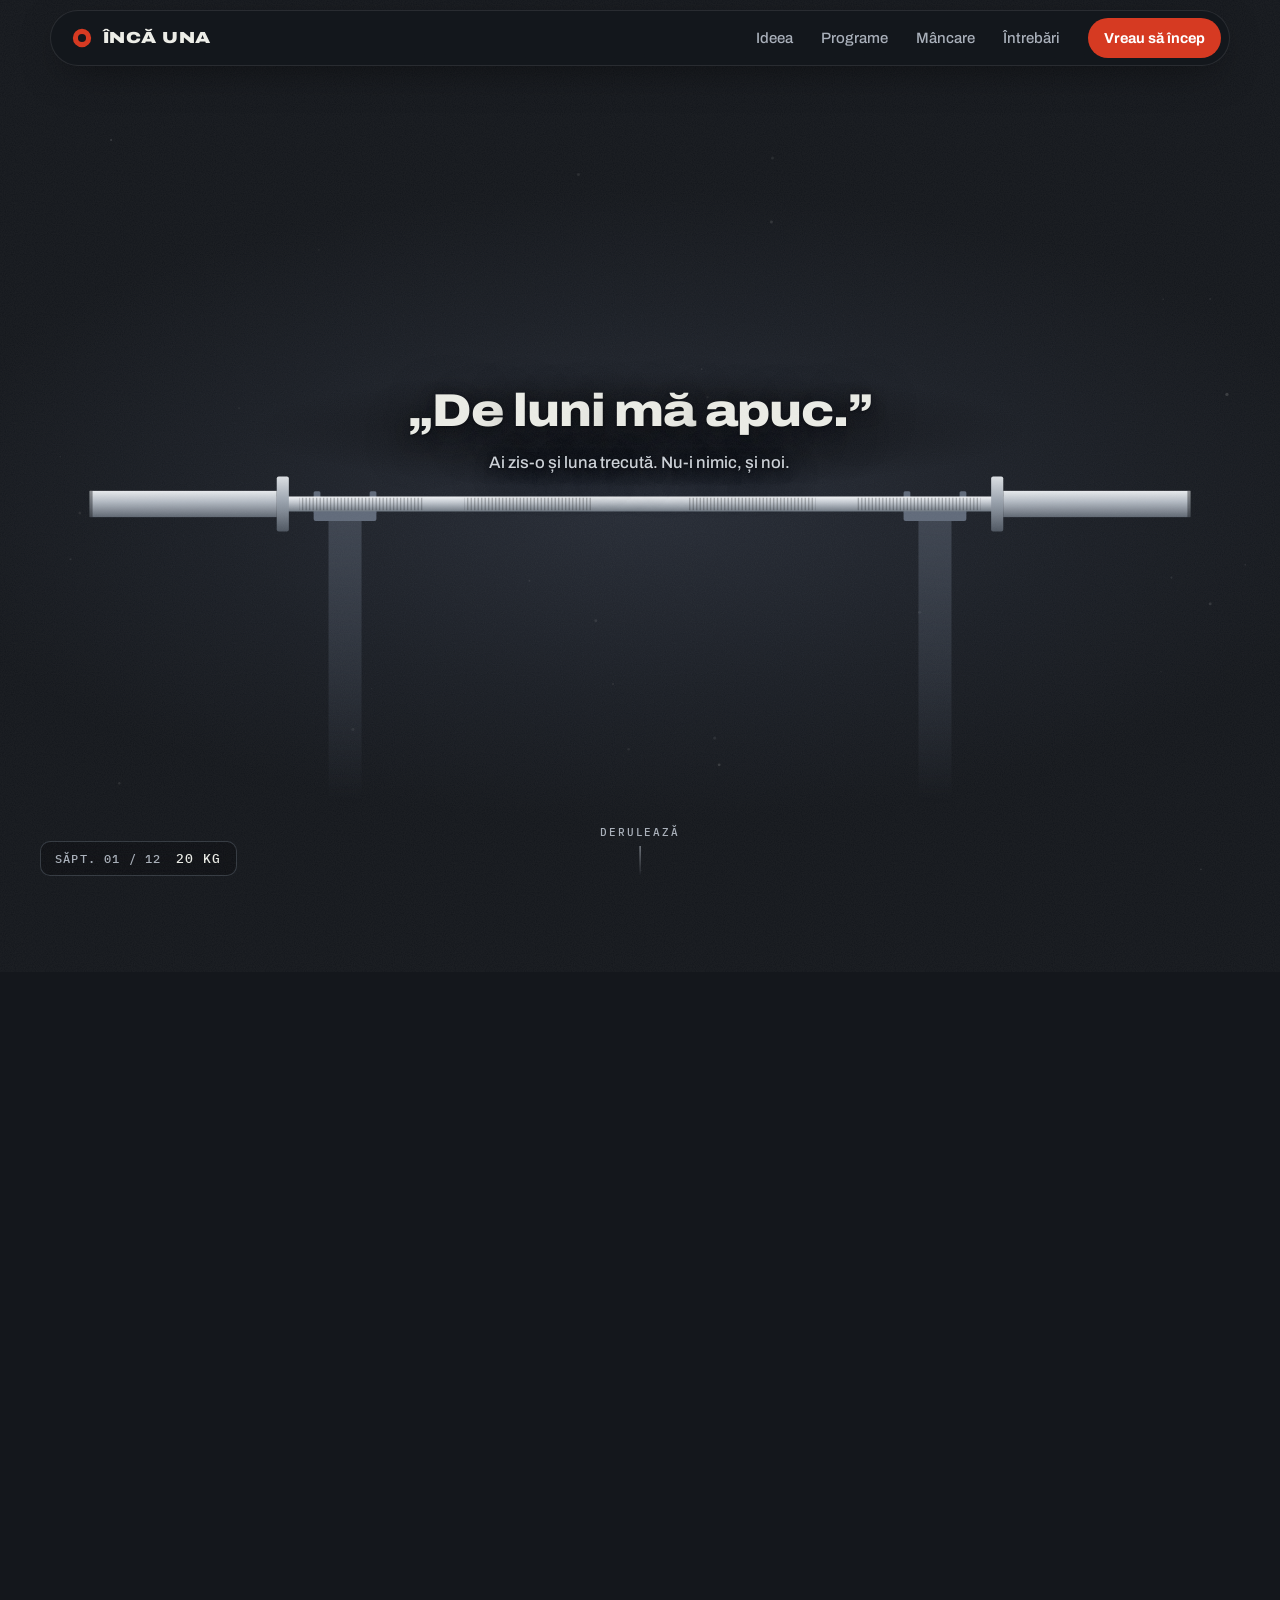
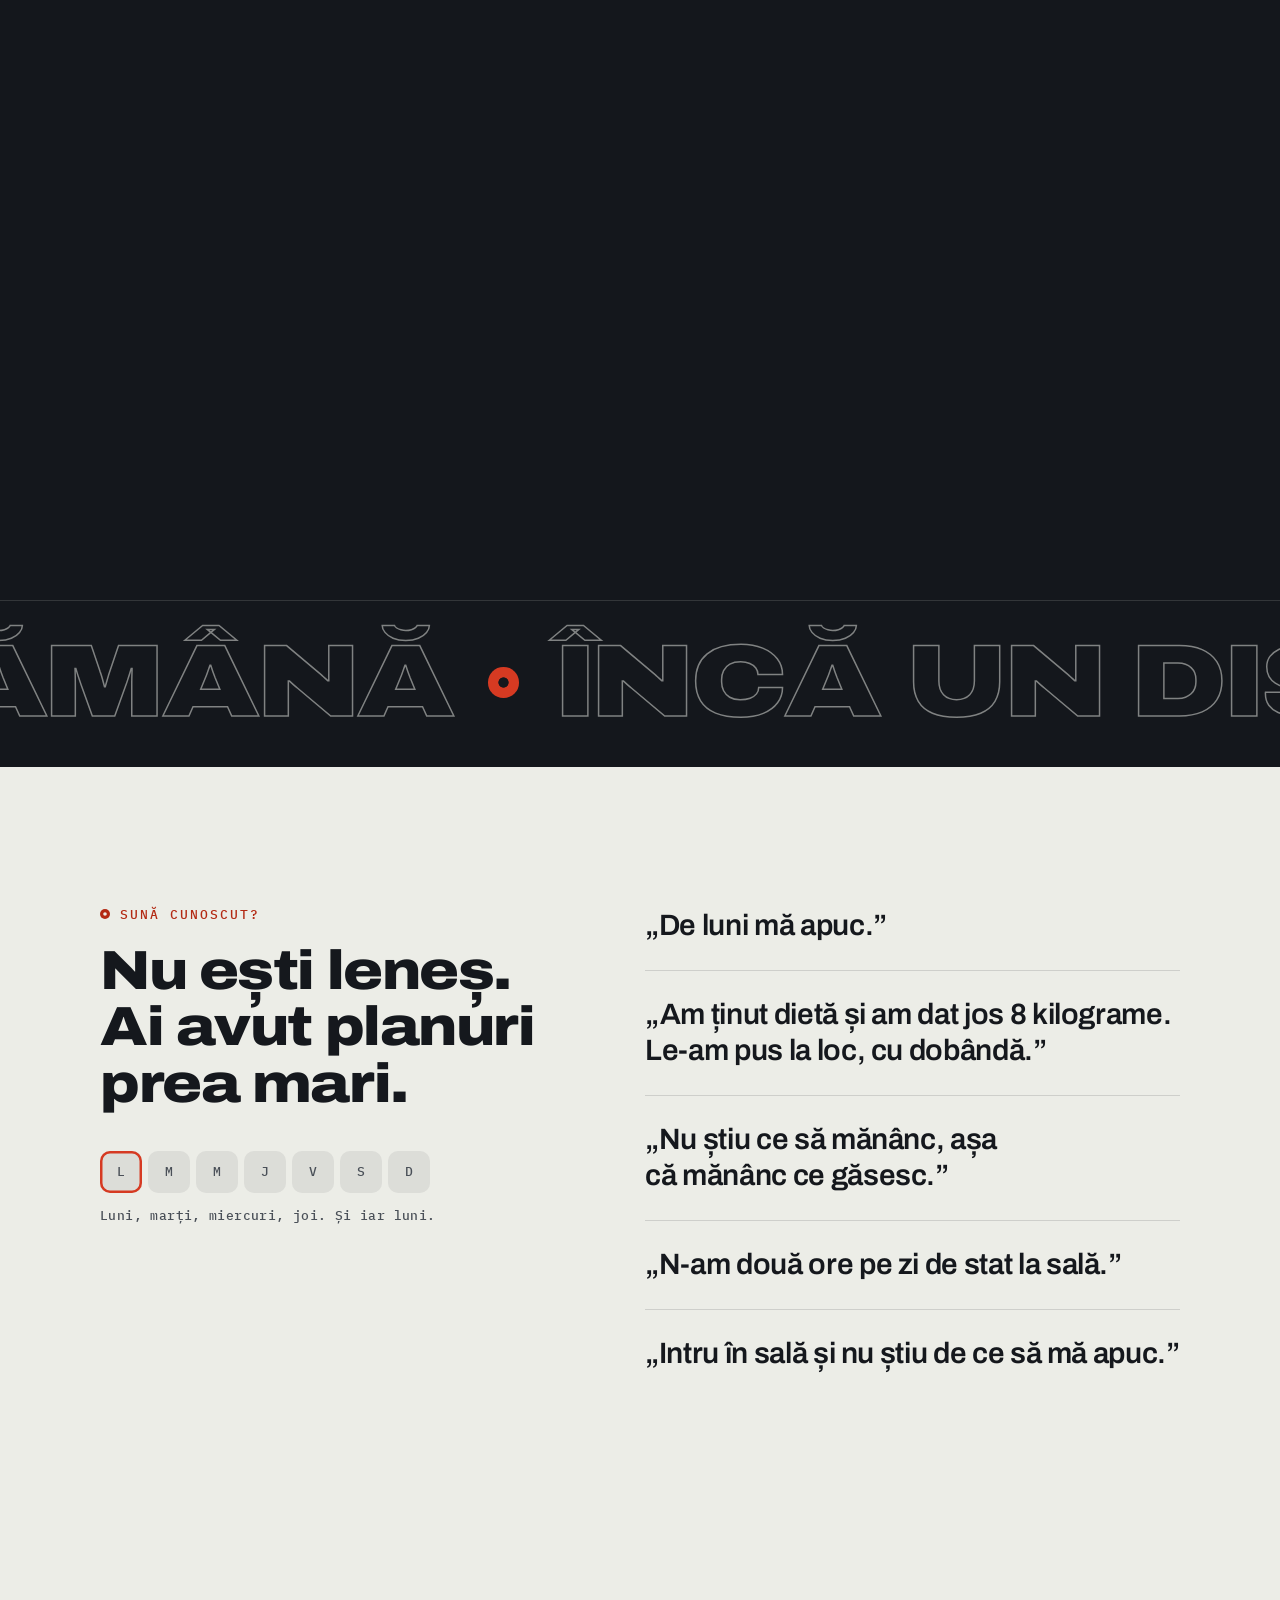
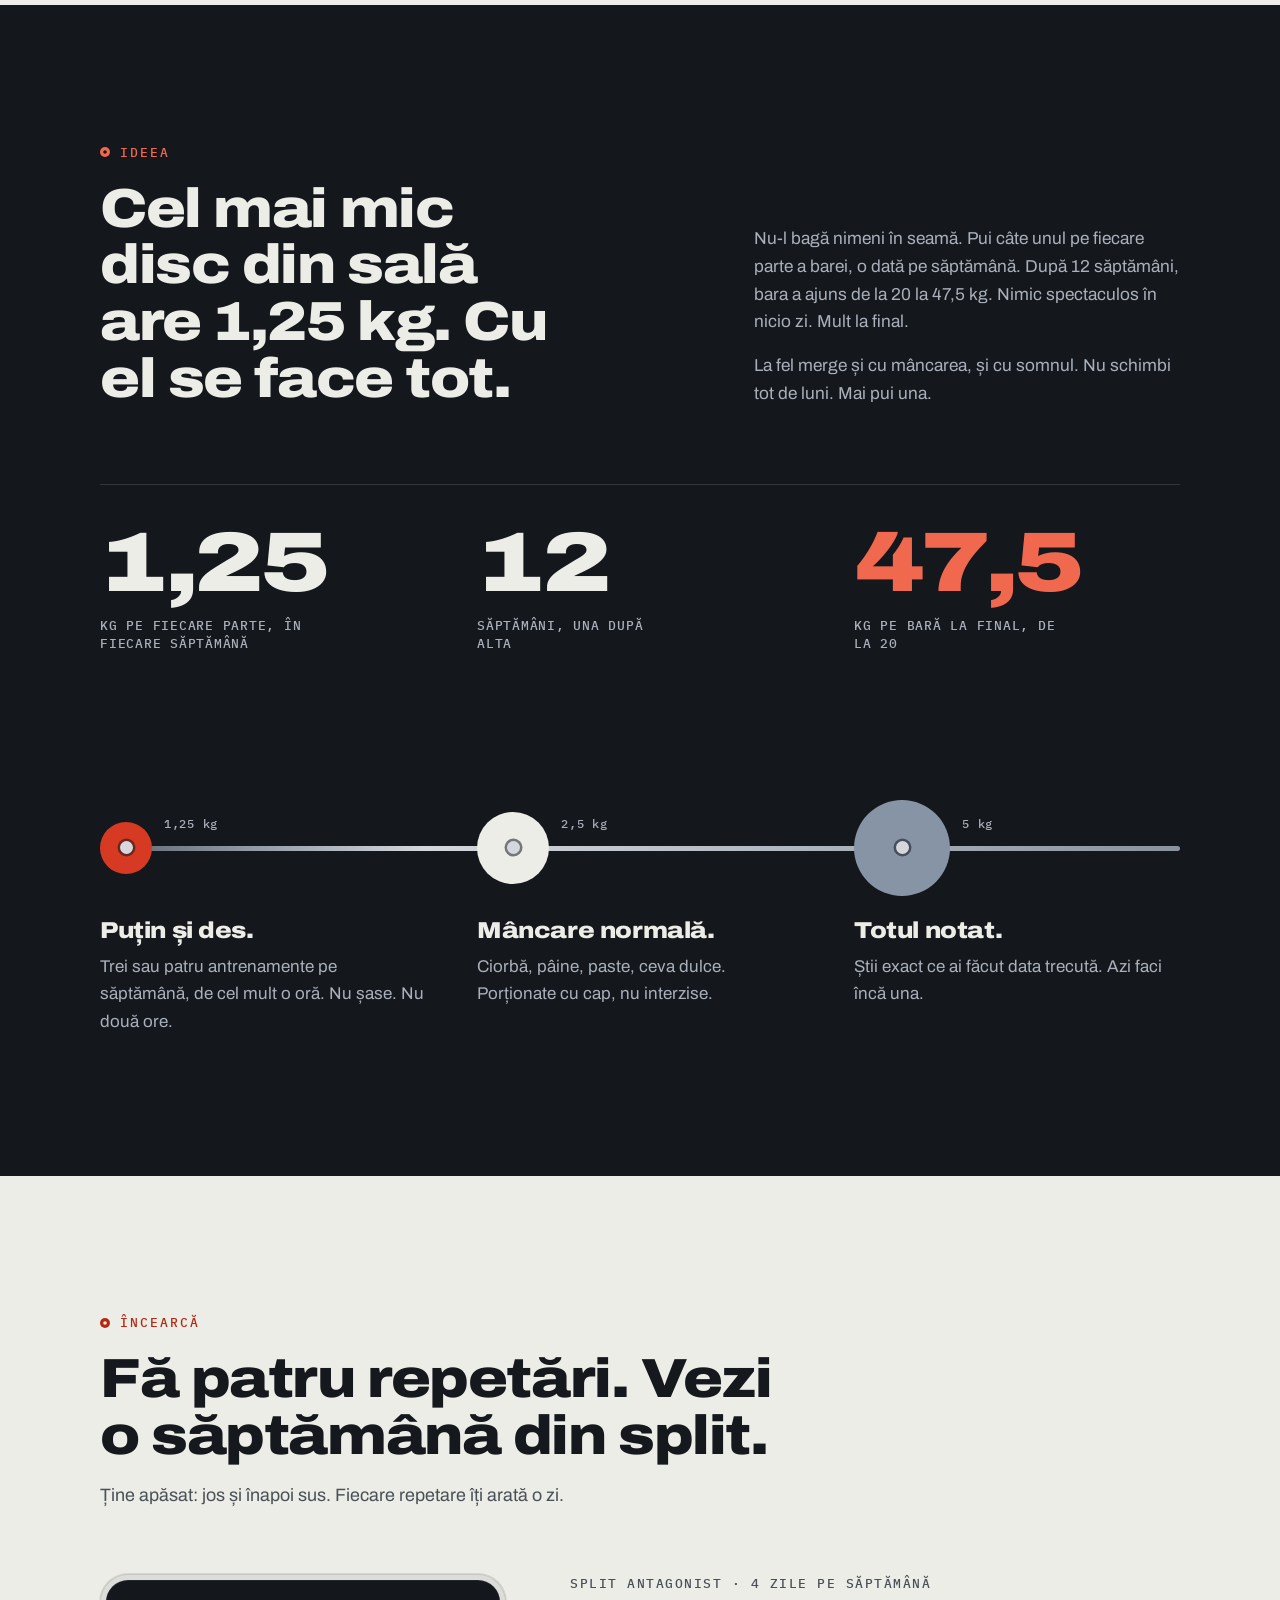
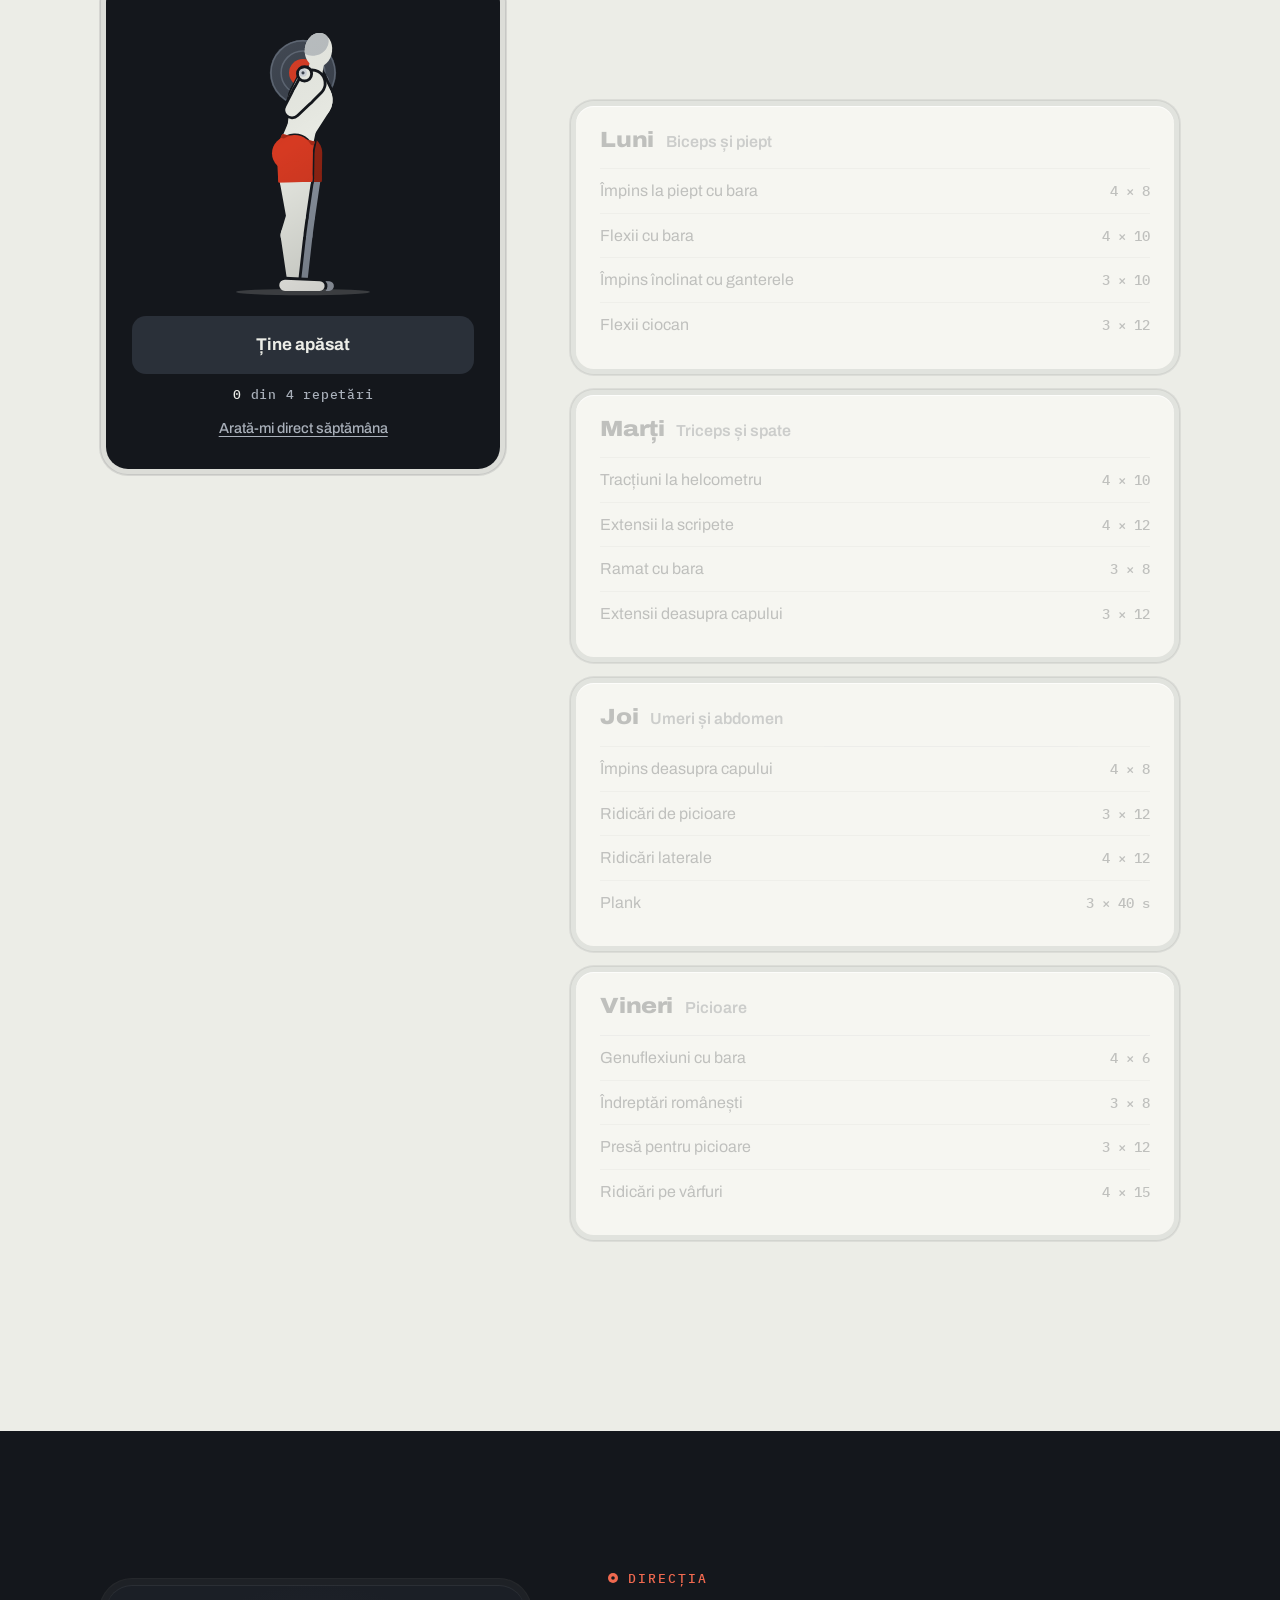
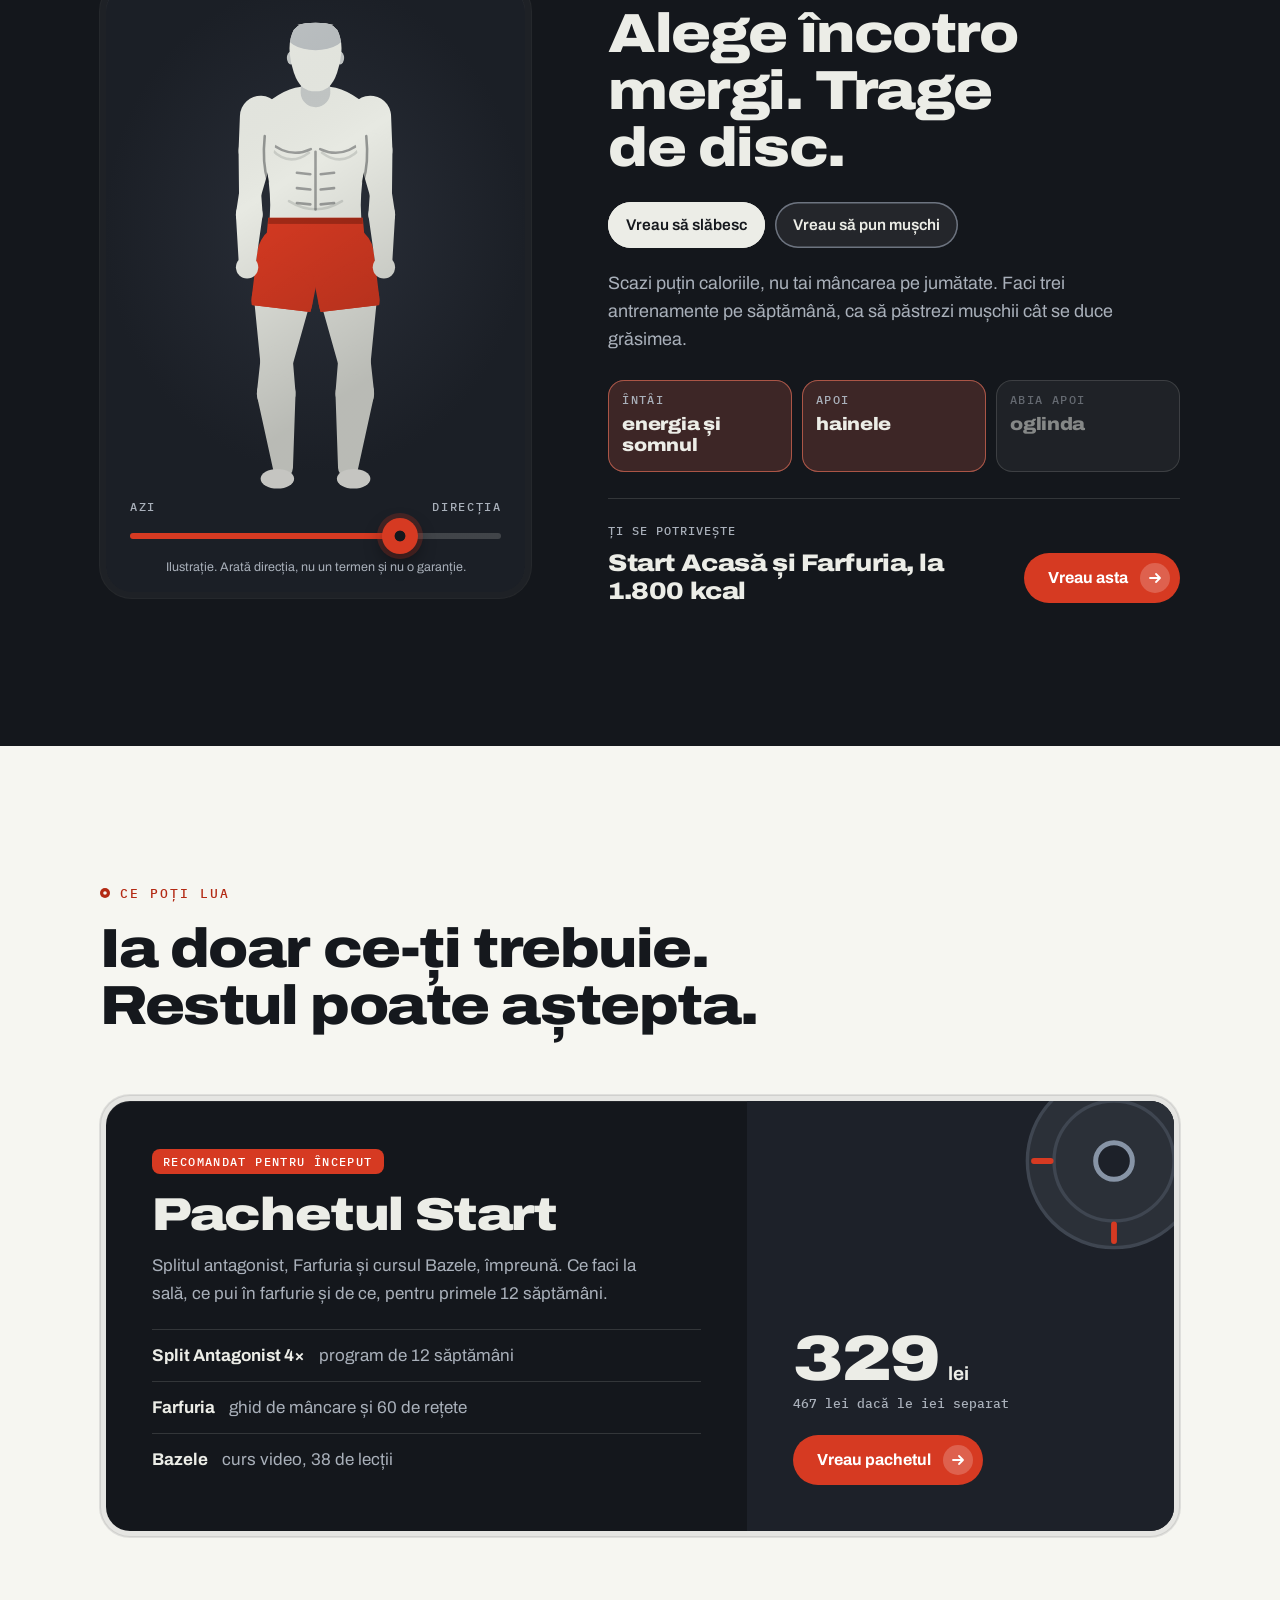
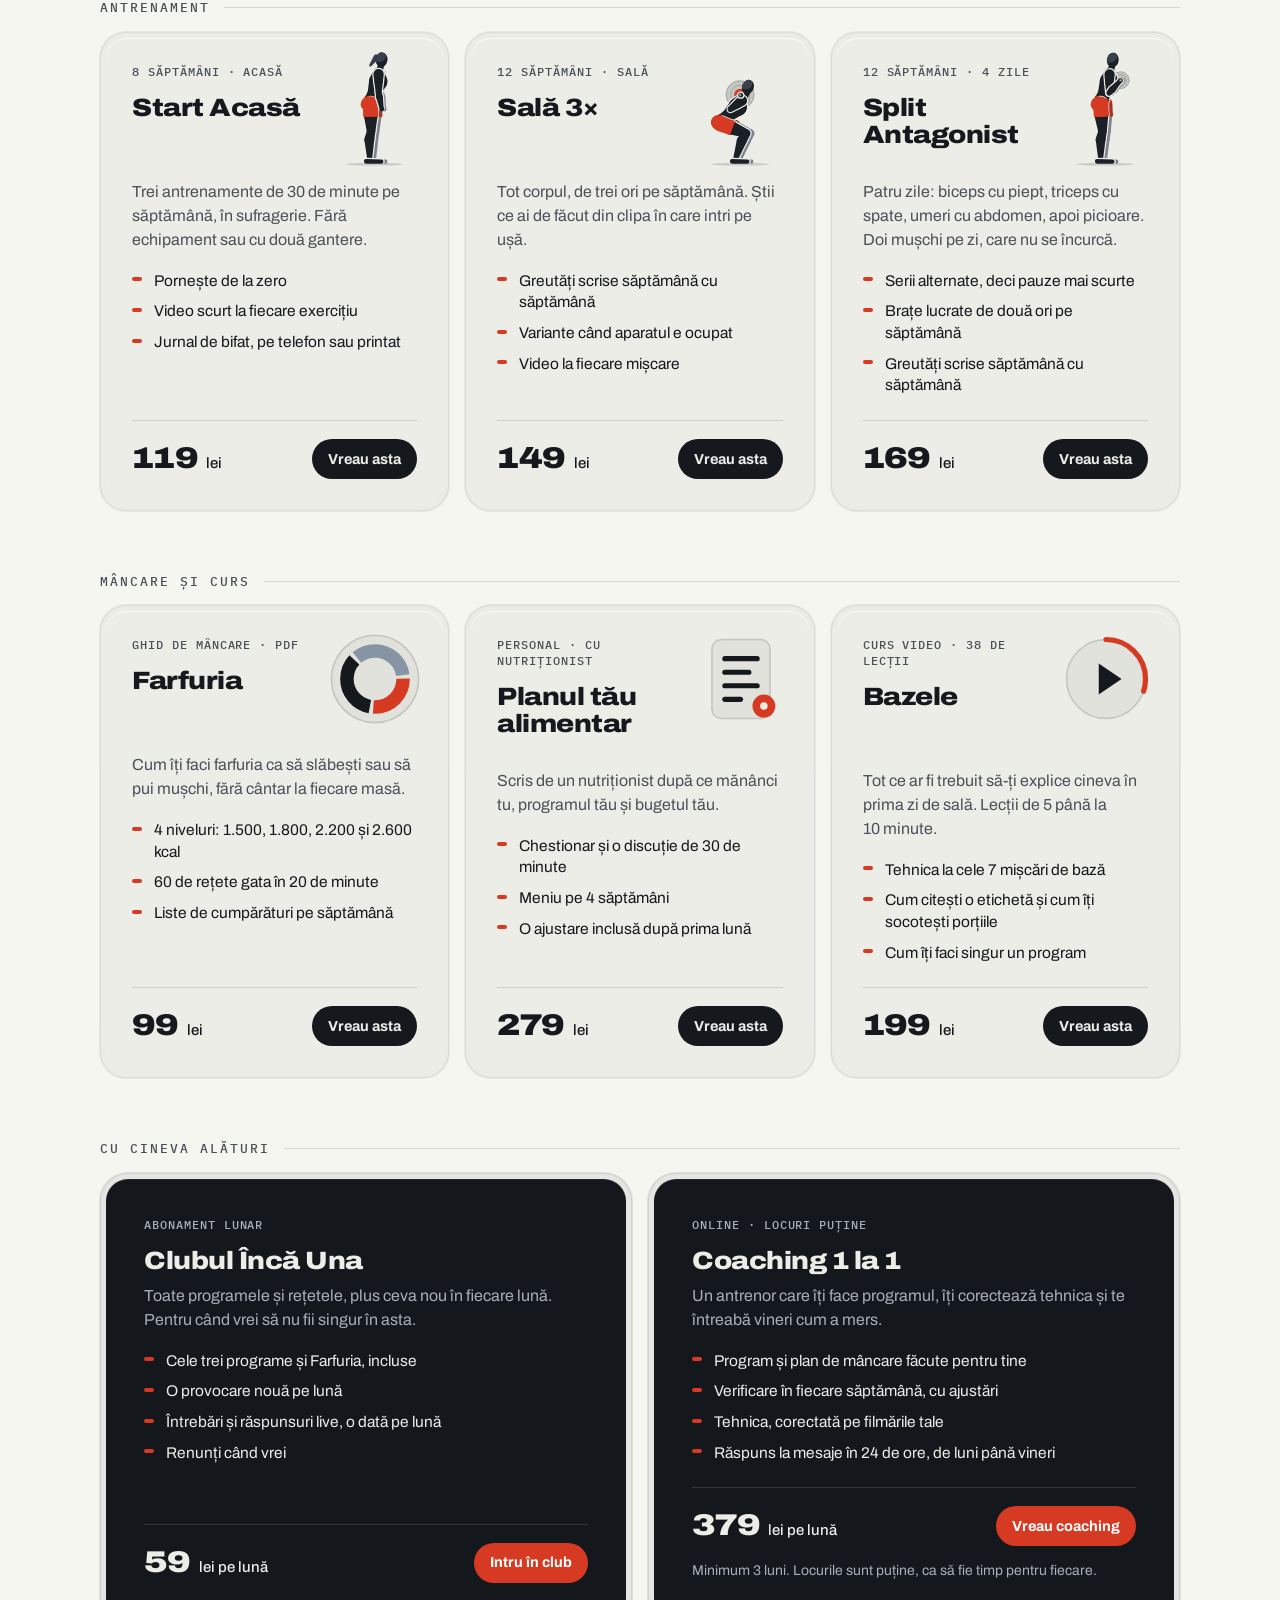
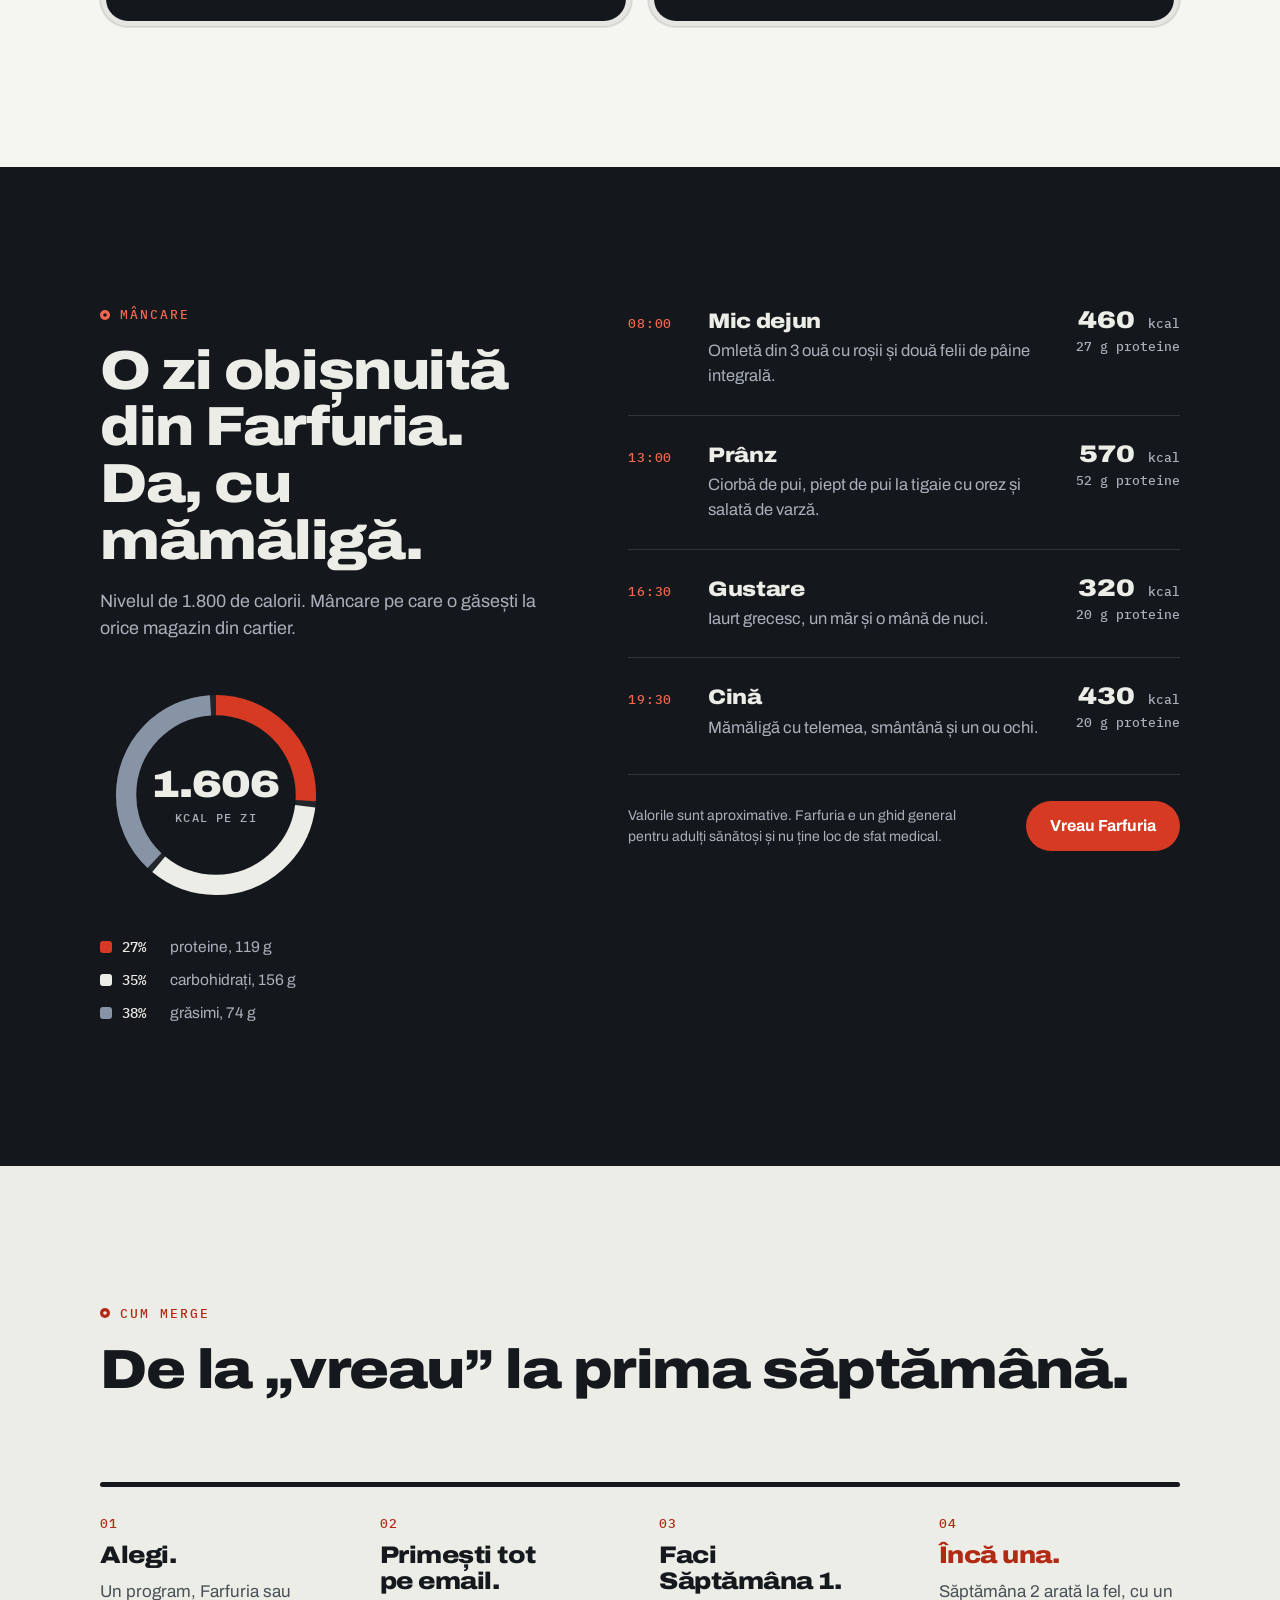
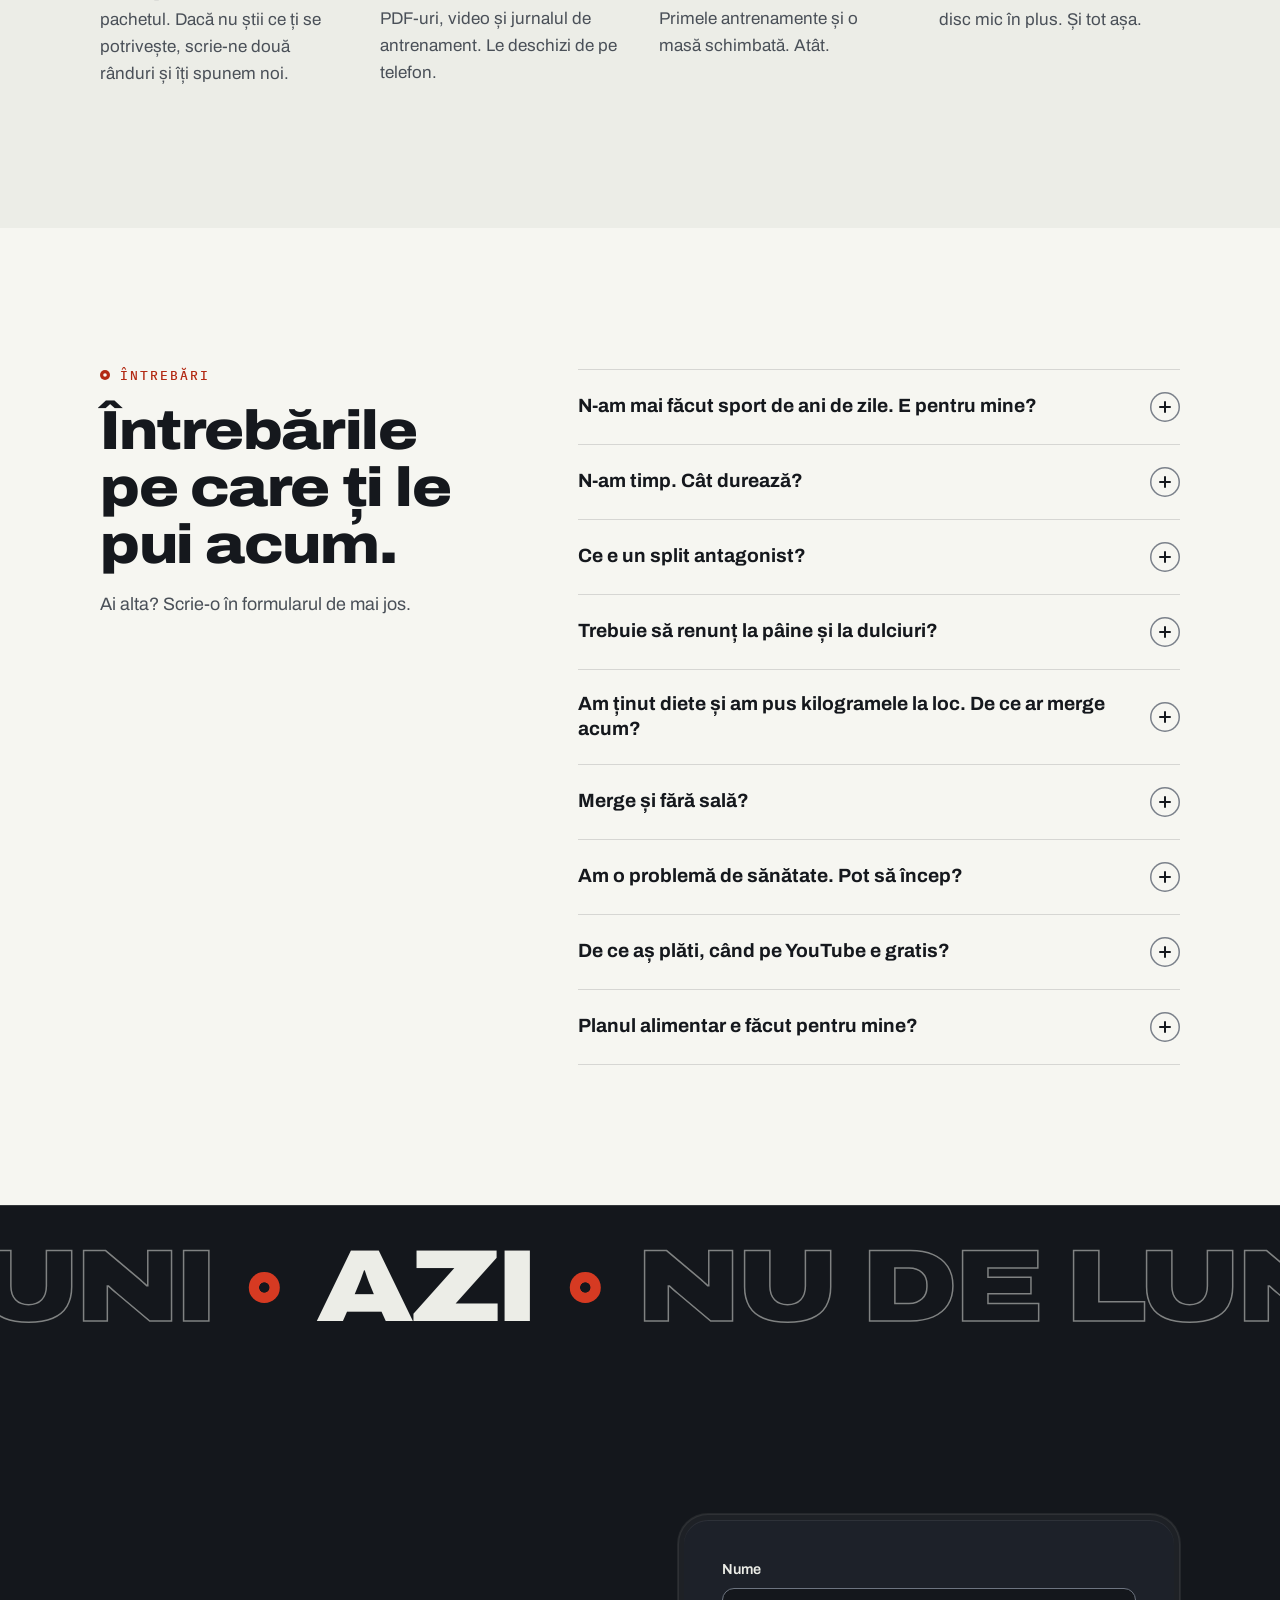
==== commit 4f7b78ca: "Antagonist split, lower prices, better shorts and squat arm The week behind the hold moment is now t" ====
--- a/index.html
+++ b/index.html
@@ -151,7 +151,7 @@
       <li class="rule rv">
         <span class="disc d1" aria-hidden="true"><b>1,25</b></span>
         <h3>Puțin și des.</h3>
-        <p>Trei antrenamente pe săptămână, câte 40&nbsp;de minute. Nu șase. Nu două ore.</p>
+        <p>Trei sau patru antrenamente pe săptămână, de cel mult o oră. Nu șase. Nu două ore.</p>
       </li>
       <li class="rule rv">
         <span class="disc d2" aria-hidden="true"><b>2,5</b></span>
@@ -171,7 +171,7 @@
   <div class="wrap">
     <header class="try-head">
       <p class="kicker rv">Încearcă</p>
-      <h2 id="h-try" class="rv">Fă trei repetări. Vezi o săptămână din program.</h2>
+      <h2 id="h-try" class="rv">Fă patru repetări. Vezi o săptămână din split.</h2>
       <p class="lede rv" id="rep-help">Ține apăsat: jos și înapoi sus. Fiecare repetare îți arată o zi.</p>
     </header>
     <div class="try">
@@ -181,42 +181,52 @@
           <span class="hold-fill" aria-hidden="true"></span>
           <span class="hold-label">Ține apăsat</span>
         </button>
-        <p class="rep-count" aria-live="polite"><b id="rep-n">0</b> din 3 repetări</p>
+        <p class="rep-count" aria-live="polite"><b id="rep-n">0</b> din 4 repetări</p>
         <button class="textlink" id="rep-skip" type="button">Arată-mi direct săptămâna</button>
       </div>
 
       <div class="days-wrap">
-        <p class="days-k rv">Sală 3× · Săptămâna 1</p>
+        <p class="days-k rv">Split antagonist · 4 zile pe săptămână</p>
+        <p class="split-why rv">În aceeași zi lucrezi doi mușchi care nu se încurcă. Pieptul împinge, bicepsul trage: cât se odihnește unul, lucrează celălalt. Așa niciun braț nu ajunge obosit la rândul lui.</p>
         <ol class="days">
           <li class="day rv">
-            <h3><span>Luni</span> Antrenamentul A</h3>
+            <h3><span>Luni</span> Biceps și piept</h3>
             <ul>
-              <li><span>Genuflexiuni cu bara</span><b>3 × 5</b></li>
-              <li><span>Împins la piept</span><b>3 × 5</b></li>
-              <li><span>Ramat cu bara</span><b>3 × 8</b></li>
-              <li><span>Plank</span><b>3 × 30 s</b></li>
+              <li><span>Împins la piept cu bara</span><b>4 × 8</b></li>
+              <li><span>Flexii cu bara</span><b>4 × 10</b></li>
+              <li><span>Împins înclinat cu ganterele</span><b>3 × 10</b></li>
+              <li><span>Flexii ciocan</span><b>3 × 12</b></li>
             </ul>
           </li>
           <li class="day rv">
-            <h3><span>Miercuri</span> Antrenamentul B</h3>
+            <h3><span>Marți</span> Triceps și spate</h3>
             <ul>
-              <li><span>Îndreptări</span><b>2 × 5</b></li>
-              <li><span>Împins deasupra capului</span><b>3 × 5</b></li>
-              <li><span>Tracțiuni la helcometru</span><b>3 × 8</b></li>
-              <li><span>Fandări</span><b>2 × 10</b></li>
+              <li><span>Tracțiuni la helcometru</span><b>4 × 10</b></li>
+              <li><span>Extensii la scripete</span><b>4 × 12</b></li>
+              <li><span>Ramat cu bara</span><b>3 × 8</b></li>
+              <li><span>Extensii deasupra capului</span><b>3 × 12</b></li>
             </ul>
           </li>
           <li class="day rv">
-            <h3><span>Vineri</span> Antrenamentul A, plus 2,5&nbsp;kg</h3>
+            <h3><span>Joi</span> Umeri și abdomen</h3>
             <ul>
-              <li><span>Genuflexiuni cu bara</span><b>3 × 5</b></li>
-              <li><span>Împins la piept</span><b>3 × 5</b></li>
-              <li><span>Ramat cu bara</span><b>3 × 8</b></li>
-              <li><span>Mers cu ganterele în mâini</span><b>3 × 20 m</b></li>
+              <li><span>Împins deasupra capului</span><b>4 × 8</b></li>
+              <li><span>Ridicări de picioare</span><b>3 × 12</b></li>
+              <li><span>Ridicări laterale</span><b>4 × 12</b></li>
+              <li><span>Plank</span><b>3 × 40 s</b></li>
+            </ul>
+          </li>
+          <li class="day rv">
+            <h3><span>Vineri</span> Picioare</h3>
+            <ul>
+              <li><span>Genuflexiuni cu bara</span><b>4 × 6</b></li>
+              <li><span>Îndreptări românești</span><b>3 × 8</b></li>
+              <li><span>Presă pentru picioare</span><b>3 × 12</b></li>
+              <li><span>Ridicări pe vârfuri</span><b>4 × 15</b></li>
             </ul>
           </li>
         </ol>
-        <p class="days-done" id="rep-done">Trei zile, cam 40&nbsp;de minute fiecare. Atât e o săptămână.</p>
+        <p class="days-done" id="rep-done">Patru zile de sală, trei libere. Atât e o săptămână.</p>
       </div>
     </div>
   </div>
@@ -265,17 +275,17 @@
       <div class="bundle-main">
         <p class="tag">Recomandat pentru început</p>
         <h3>Pachetul Start</h3>
-        <p>Sală 3×, Farfuria și cursul Bazele, împreună. Ce faci la sală, ce pui în farfurie și de ce, pentru primele 12&nbsp;săptămâni.</p>
+        <p>Splitul antagonist, Farfuria și cursul Bazele, împreună. Ce faci la sală, ce pui în farfurie și de ce, pentru primele 12&nbsp;săptămâni.</p>
         <ul class="bundle-list">
-          <li><b>Sală 3×</b> program de 12 săptămâni</li>
+          <li><b>Split Antagonist 4×</b> program de 12 săptămâni</li>
           <li><b>Farfuria</b> ghid de mâncare și 60 de rețete</li>
           <li><b>Bazele</b> curs video, 38 de lecții</li>
         </ul>
       </div>
       <div class="bundle-buy">
         <svg class="bundle-disc" viewBox="0 0 120 120" aria-hidden="true"><circle cx="60" cy="60" r="52" class="bd-a"/><circle cx="60" cy="60" r="36" class="bd-b"/><circle cx="60" cy="60" r="11" class="bd-c"/><path d="M60 12v10M60 98v10M12 60h10M98 60h10" class="bd-d"/></svg>
-        <p class="price big-price"><b>399</b> lei</p>
-        <p class="price-note">577 lei dacă le iei separat</p>
+        <p class="price big-price"><b>329</b> lei</p>
+        <p class="price-note">467 lei dacă le iei separat</p>
         <a class="btn pick" href="#start" data-pick="Pachetul Start">Vreau pachetul<i class="arr" aria-hidden="true"></i></a>
       </div>
     </article>
@@ -292,7 +302,7 @@
           <li>Video scurt la fiecare exercițiu</li>
           <li>Jurnal de bifat, pe telefon sau printat</li>
         </ul>
-        <div class="card-foot"><p class="price"><b>149</b> lei</p><a class="btn sm ink pick" href="#start" data-pick="Start Acasă">Vreau asta</a></div>
+        <div class="card-foot"><p class="price"><b>119</b> lei</p><a class="btn sm ink pick" href="#start" data-pick="Start Acasă">Vreau asta</a></div>
       </article>
       <article class="card rv">
         <canvas class="mini" data-fig="bar" width="216" height="216" aria-hidden="true"></canvas>
@@ -304,19 +314,19 @@
           <li>Variante când aparatul e ocupat</li>
           <li>Video la fiecare mișcare</li>
         </ul>
-        <div class="card-foot"><p class="price"><b>199</b> lei</p><a class="btn sm ink pick" href="#start" data-pick="Sală 3×">Vreau asta</a></div>
+        <div class="card-foot"><p class="price"><b>149</b> lei</p><a class="btn sm ink pick" href="#start" data-pick="Sală 3×">Vreau asta</a></div>
       </article>
       <article class="card rv">
-        <canvas class="mini" data-fig="dl" width="216" height="216" aria-hidden="true"></canvas>
-        <p class="card-k">12 săptămâni · sală</p>
-        <h4>Forță 4×</h4>
-        <p class="card-d">Patru zile, sus și jos. Pentru cine merge deja la sală de câteva luni și bate pasul pe loc.</p>
-        <ul class="ticks">
-          <li>Progresie pe genuflexiuni, împins și îndreptări</li>
-          <li>Săptămâni mai ușoare, puse din timp</li>
-          <li>Jurnal cu recorduri</li>
-        </ul>
-        <div class="card-foot"><p class="price"><b>199</b> lei</p><a class="btn sm ink pick" href="#start" data-pick="Forță 4×">Vreau asta</a></div>
+        <canvas class="mini" data-fig="curl" width="216" height="216" aria-hidden="true"></canvas>
+        <p class="card-k">12 săptămâni · 4 zile</p>
+        <h4>Split Antagonist</h4>
+        <p class="card-d">Patru zile: biceps cu piept, triceps cu spate, umeri cu abdomen, apoi picioare. Doi mușchi pe zi, care nu se încurcă.</p>
+        <ul class="ticks">
+          <li>Serii alternate, deci pauze mai scurte</li>
+          <li>Brațe lucrate de două ori pe săptămână</li>
+          <li>Greutăți scrise săptămână cu săptămână</li>
+        </ul>
+        <div class="card-foot"><p class="price"><b>169</b> lei</p><a class="btn sm ink pick" href="#start" data-pick="Split Antagonist 4×">Vreau asta</a></div>
       </article>
     </div>
 
@@ -332,7 +342,7 @@
           <li>60 de rețete gata în 20&nbsp;de minute</li>
           <li>Liste de cumpărături pe săptămână</li>
         </ul>
-        <div class="card-foot"><p class="price"><b>129</b> lei</p><a class="btn sm ink pick" href="#start" data-pick="Farfuria">Vreau asta</a></div>
+        <div class="card-foot"><p class="price"><b>99</b> lei</p><a class="btn sm ink pick" href="#start" data-pick="Farfuria">Vreau asta</a></div>
       </article>
       <article class="card rv">
         <svg class="mini glyph g-plan" viewBox="0 0 100 100" aria-hidden="true"><rect x="22" y="12" width="56" height="76" rx="9" class="gl-o"/><rect x="32" y="28" width="36" height="5" rx="2.5" class="gl-l l1"/><rect x="32" y="41" width="28" height="5" rx="2.5" class="gl-l l2"/><rect x="32" y="54" width="36" height="5" rx="2.5" class="gl-l l3"/><rect x="32" y="67" width="20" height="5" rx="2.5" class="gl-l l4"/><circle cx="72" cy="76" r="11" class="gl-dot"/><circle cx="72" cy="76" r="3.6" class="gl-hole"/></svg>
@@ -344,7 +354,7 @@
           <li>Meniu pe 4 săptămâni</li>
           <li>O ajustare inclusă după prima lună</li>
         </ul>
-        <div class="card-foot"><p class="price"><b>349</b> lei</p><a class="btn sm ink pick" href="#start" data-pick="Plan alimentar făcut pentru mine">Vreau asta</a></div>
+        <div class="card-foot"><p class="price"><b>279</b> lei</p><a class="btn sm ink pick" href="#start" data-pick="Plan alimentar făcut pentru mine">Vreau asta</a></div>
       </article>
       <article class="card rv">
         <svg class="mini glyph g-play" viewBox="0 0 100 100" aria-hidden="true"><circle cx="50" cy="50" r="38" class="gl-o"/><circle cx="50" cy="50" r="38" class="gl-prog" pathLength="100" stroke-dasharray="30 70"/><path d="M43 35l22 15-22 15z" class="gl-tri"/></svg>
@@ -356,7 +366,7 @@
           <li>Cum citești o etichetă și cum îți socotești porțiile</li>
           <li>Cum îți faci singur un program</li>
         </ul>
-        <div class="card-foot"><p class="price"><b>249</b> lei</p><a class="btn sm ink pick" href="#start" data-pick="Cursul Bazele">Vreau asta</a></div>
+        <div class="card-foot"><p class="price"><b>199</b> lei</p><a class="btn sm ink pick" href="#start" data-pick="Cursul Bazele">Vreau asta</a></div>
       </article>
     </div>
 
@@ -372,7 +382,7 @@
           <li>Întrebări și răspunsuri live, o dată pe lună</li>
           <li>Renunți când vrei</li>
         </ul>
-        <div class="card-foot"><p class="price"><b>79</b> lei pe lună</p><a class="btn sm pick" href="#start" data-pick="Clubul Încă Una">Intru în club</a></div>
+        <div class="card-foot"><p class="price"><b>59</b> lei pe lună</p><a class="btn sm pick" href="#start" data-pick="Clubul Încă Una">Intru în club</a></div>
       </article>
       <article class="panel rv">
         <p class="card-k">Online · locuri puține</p>
@@ -384,7 +394,7 @@
           <li>Tehnica, corectată pe filmările tale</li>
           <li>Răspuns la mesaje în 24&nbsp;de ore, de luni până vineri</li>
         </ul>
-        <div class="card-foot"><p class="price"><b>449</b> lei pe lună</p><a class="btn sm pick" href="#start" data-pick="Coaching 1 la 1">Vreau coaching</a></div>
+        <div class="card-foot"><p class="price"><b>379</b> lei pe lună</p><a class="btn sm pick" href="#start" data-pick="Coaching 1 la 1">Vreau coaching</a></div>
         <p class="panel-note">Minimum 3 luni. Locurile sunt puține, ca să fie timp pentru fiecare.</p>
       </article>
     </div>
@@ -465,7 +475,7 @@
       <li class="step rv">
         <p class="step-n">03</p>
         <h3>Faci Săptămâna&nbsp;1.</h3>
-        <p>Trei antrenamente și o masă schimbată. Atât.</p>
+        <p>Primele antrenamente și o masă schimbată. Atât.</p>
       </li>
       <li class="step rv">
         <p class="step-n">04</p>
@@ -491,7 +501,11 @@
       </div>
       <div class="qa rv">
         <h3><button class="q" type="button" aria-expanded="false" aria-controls="a2"><span>N-am timp. Cât durează?</span><i aria-hidden="true"></i></button></h3>
-        <div class="a" id="a2"><div><p>Trei antrenamente pe săptămână, de 30 până la 45&nbsp;de minute. Dacă ai timp de un episod de serial, ai timp și de asta.</p></div></div>
+        <div class="a" id="a2"><div><p>Acasă, trei antrenamente de 30&nbsp;de minute pe săptămână. La sală, trei sau patru, de cel mult o oră. Dacă ai timp de un episod de serial, ai timp și de asta.</p></div></div>
+      </div>
+      <div class="qa rv">
+        <h3><button class="q" type="button" aria-expanded="false" aria-controls="a9"><span>Ce e un split antagonist?</span><i aria-hidden="true"></i></button></h3>
+        <div class="a" id="a9"><div><p>Într-o zi lucrezi doi mușchi care nu se ajută unul pe altul: biceps cu piept, triceps cu spate. Cât se odihnește unul, lucrează celălalt, deci pauzele sunt mai scurte și antrenamentul iese mai repede. Și fiecare braț ajunge odihnit la rândul lui, nu obosit de exercițiile dinainte.</p></div></div>
       </div>
       <div class="qa rv">
         <h3><button class="q" type="button" aria-expanded="false" aria-controls="a3"><span>Trebuie să renunț la pâine și la dulciuri?</span><i aria-hidden="true"></i></button></h3>
@@ -558,7 +572,7 @@
           <option>Pachetul Start</option>
           <option>Start Acasă</option>
           <option>Sală 3×</option>
-          <option>Forță 4×</option>
+          <option>Split Antagonist 4×</option>
           <option>Farfuria</option>
           <option>Plan alimentar făcut pentru mine</option>
           <option>Cursul Bazele</option>
--- a/assets/style.css
+++ b/assets/style.css
@@ -522,6 +522,9 @@
 /* three reps, done by a drawn lifter */
 .rig-canvas{display:block;width:100%;height:auto;aspect-ratio:8/7;margin-bottom:10px}
 @media (max-width:860px){.rig-canvas{width:min(100%,300px);margin:0 auto 6px}}
+
+.days-k{line-height:1.5}
+.split-why{max-width:56ch;margin:-6px 0 20px;font-size:16.5px;line-height:1.55;color:var(--ink-2)}
 
 /* direction: one body, two starting points */
 .dir{display:grid;grid-template-columns:minmax(0,.86fr) minmax(0,1.14fr);gap:clamp(32px,6vw,96px);align-items:center}
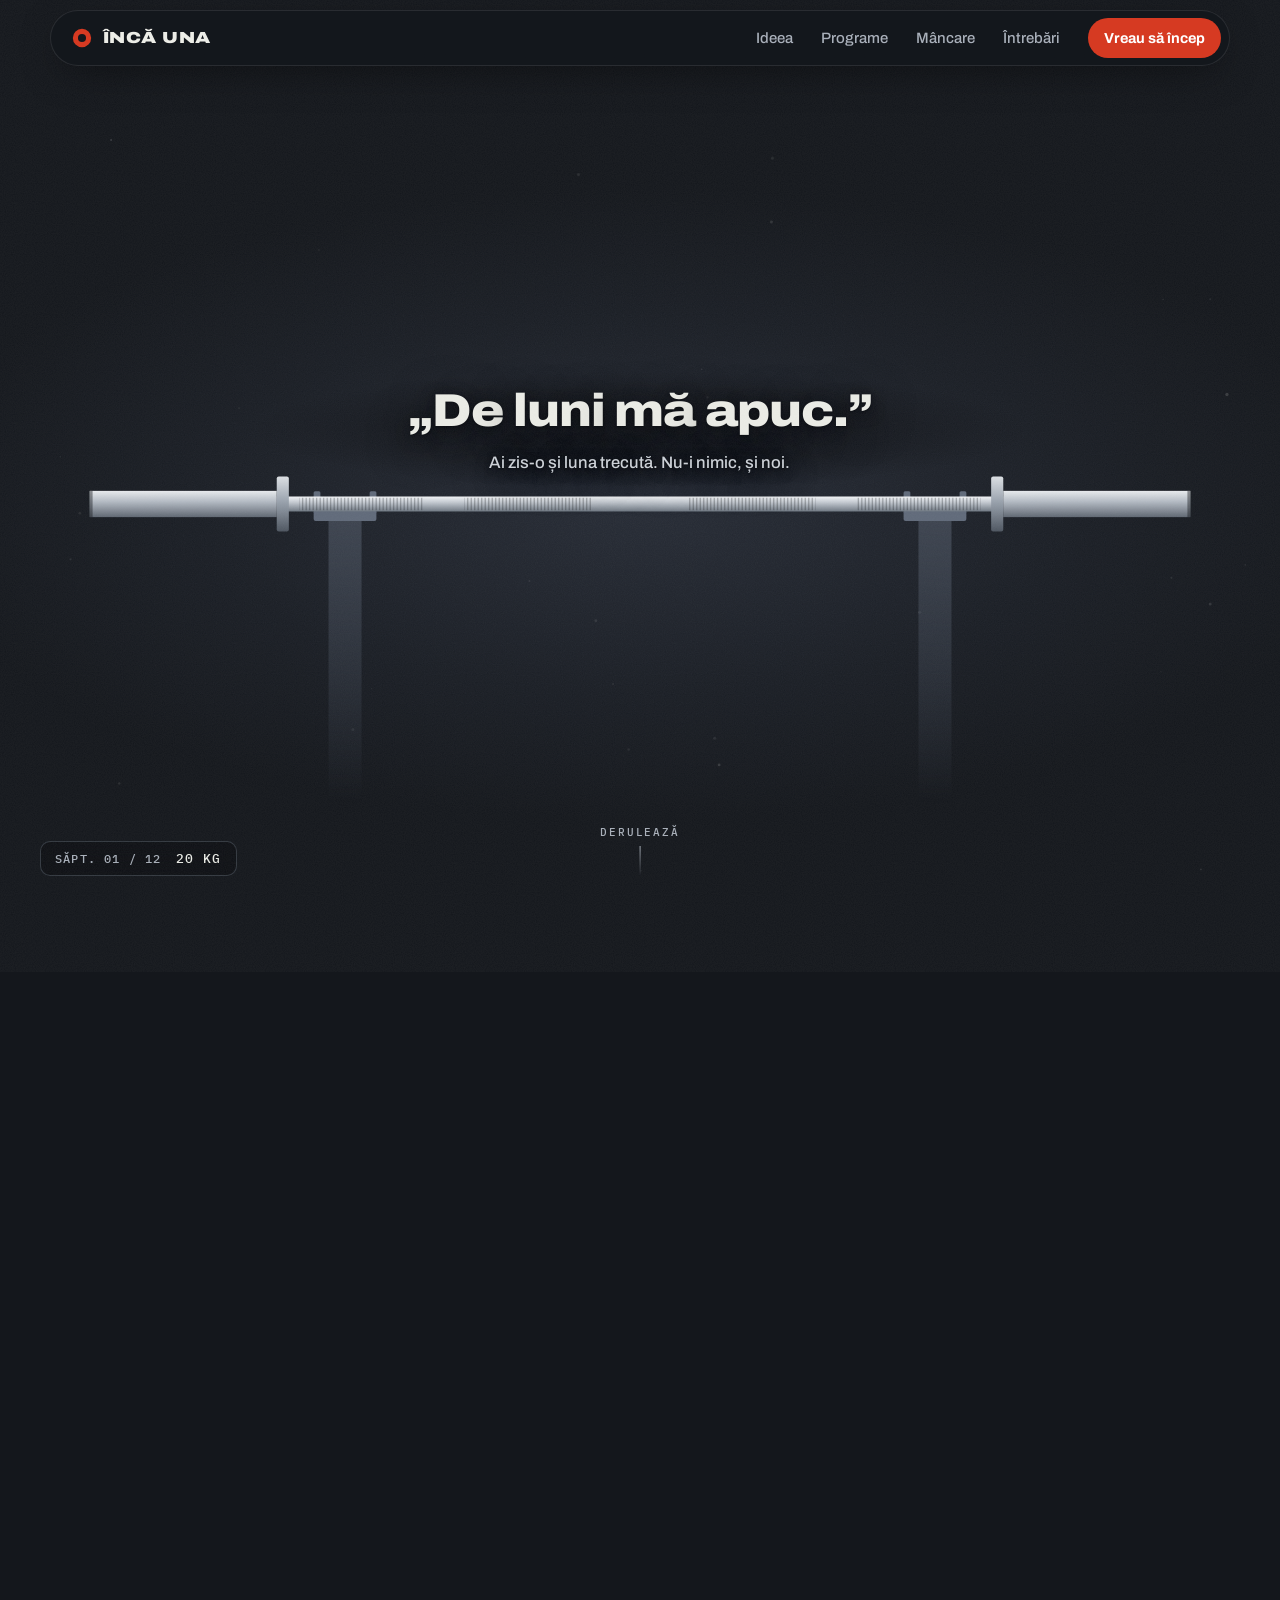
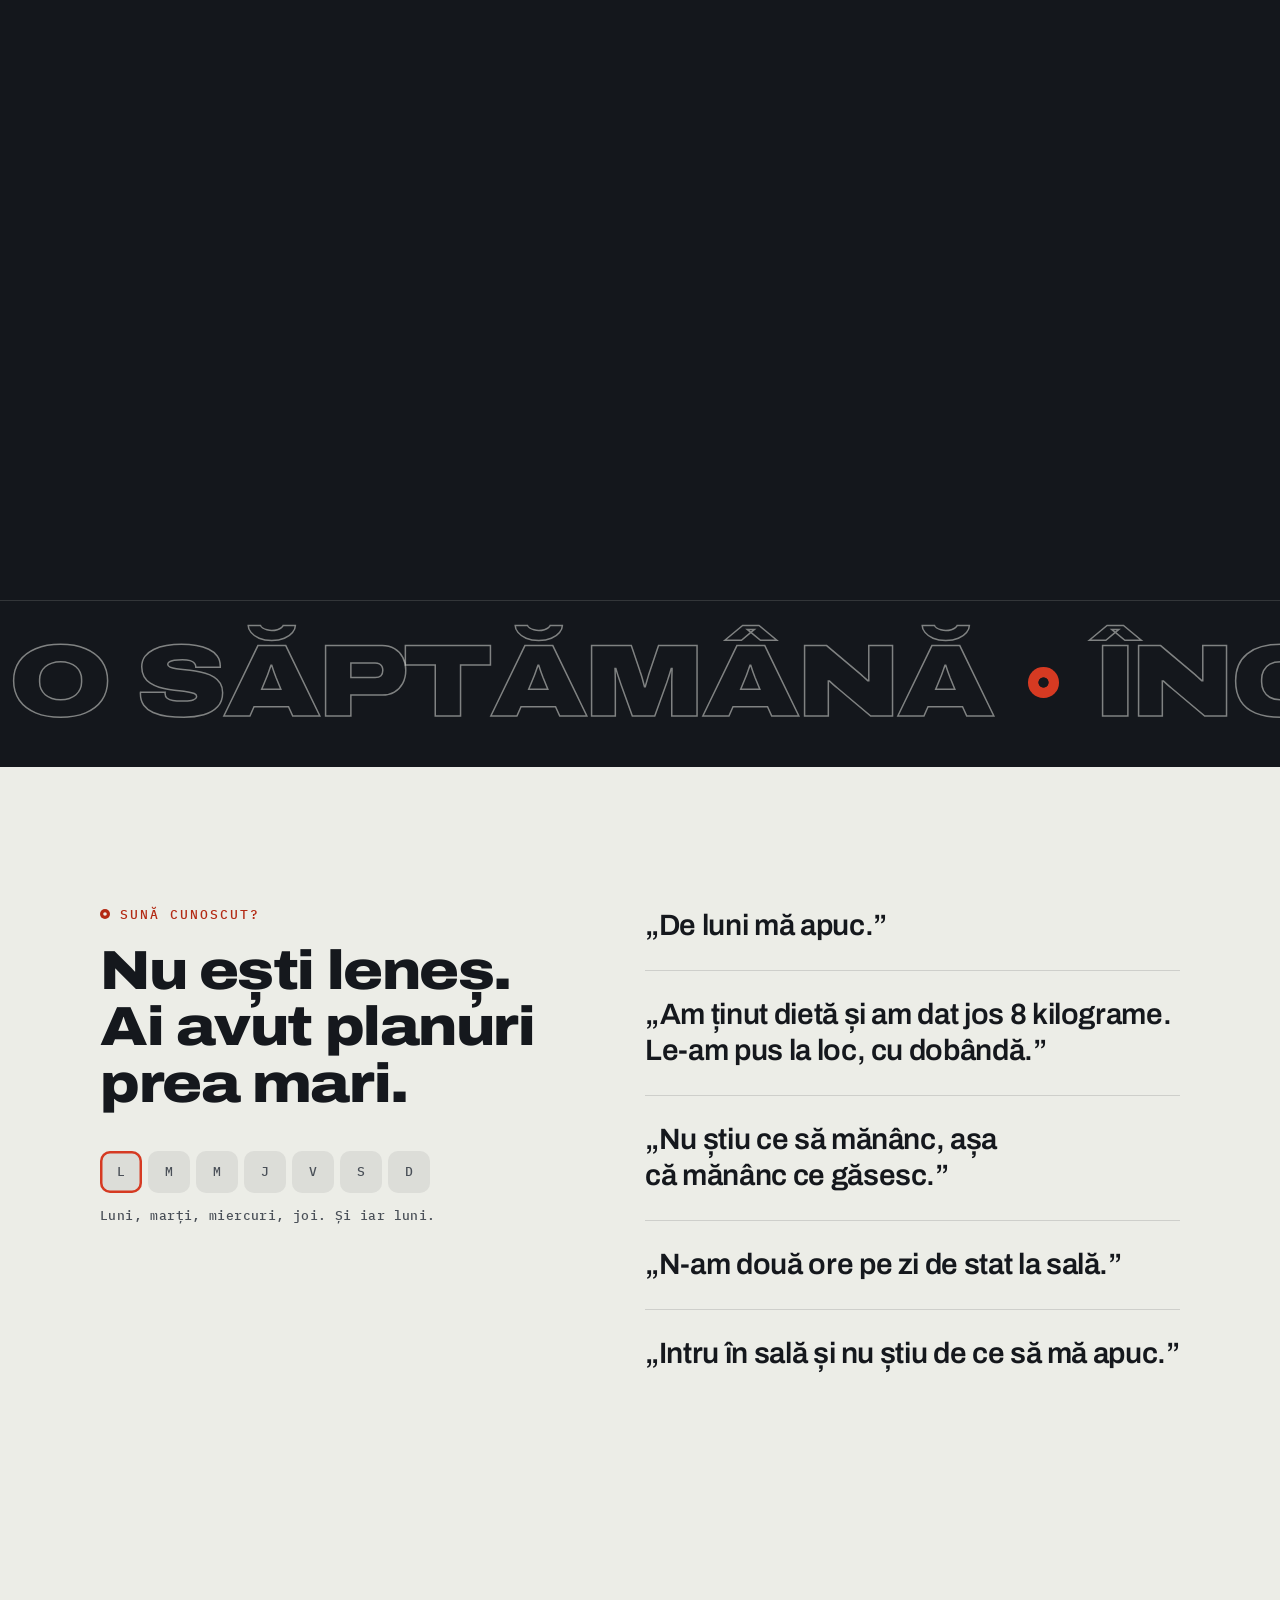
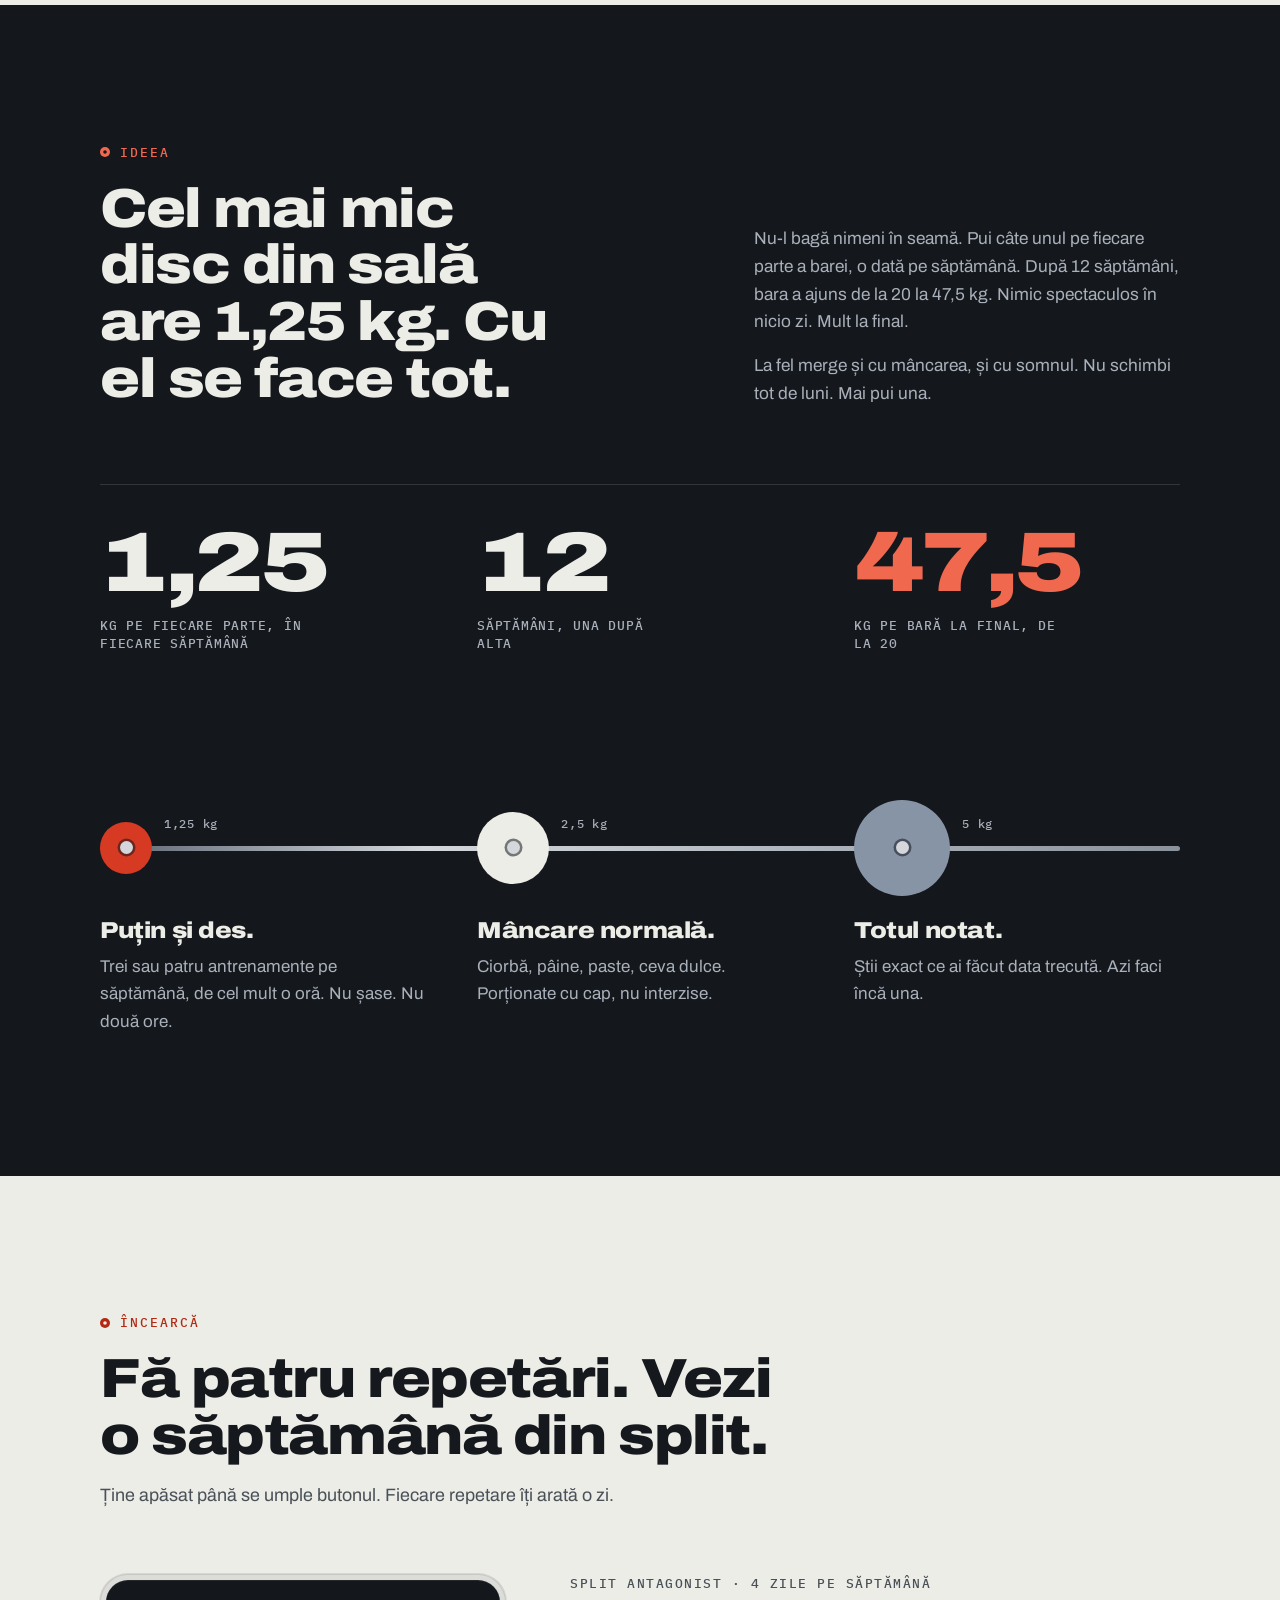
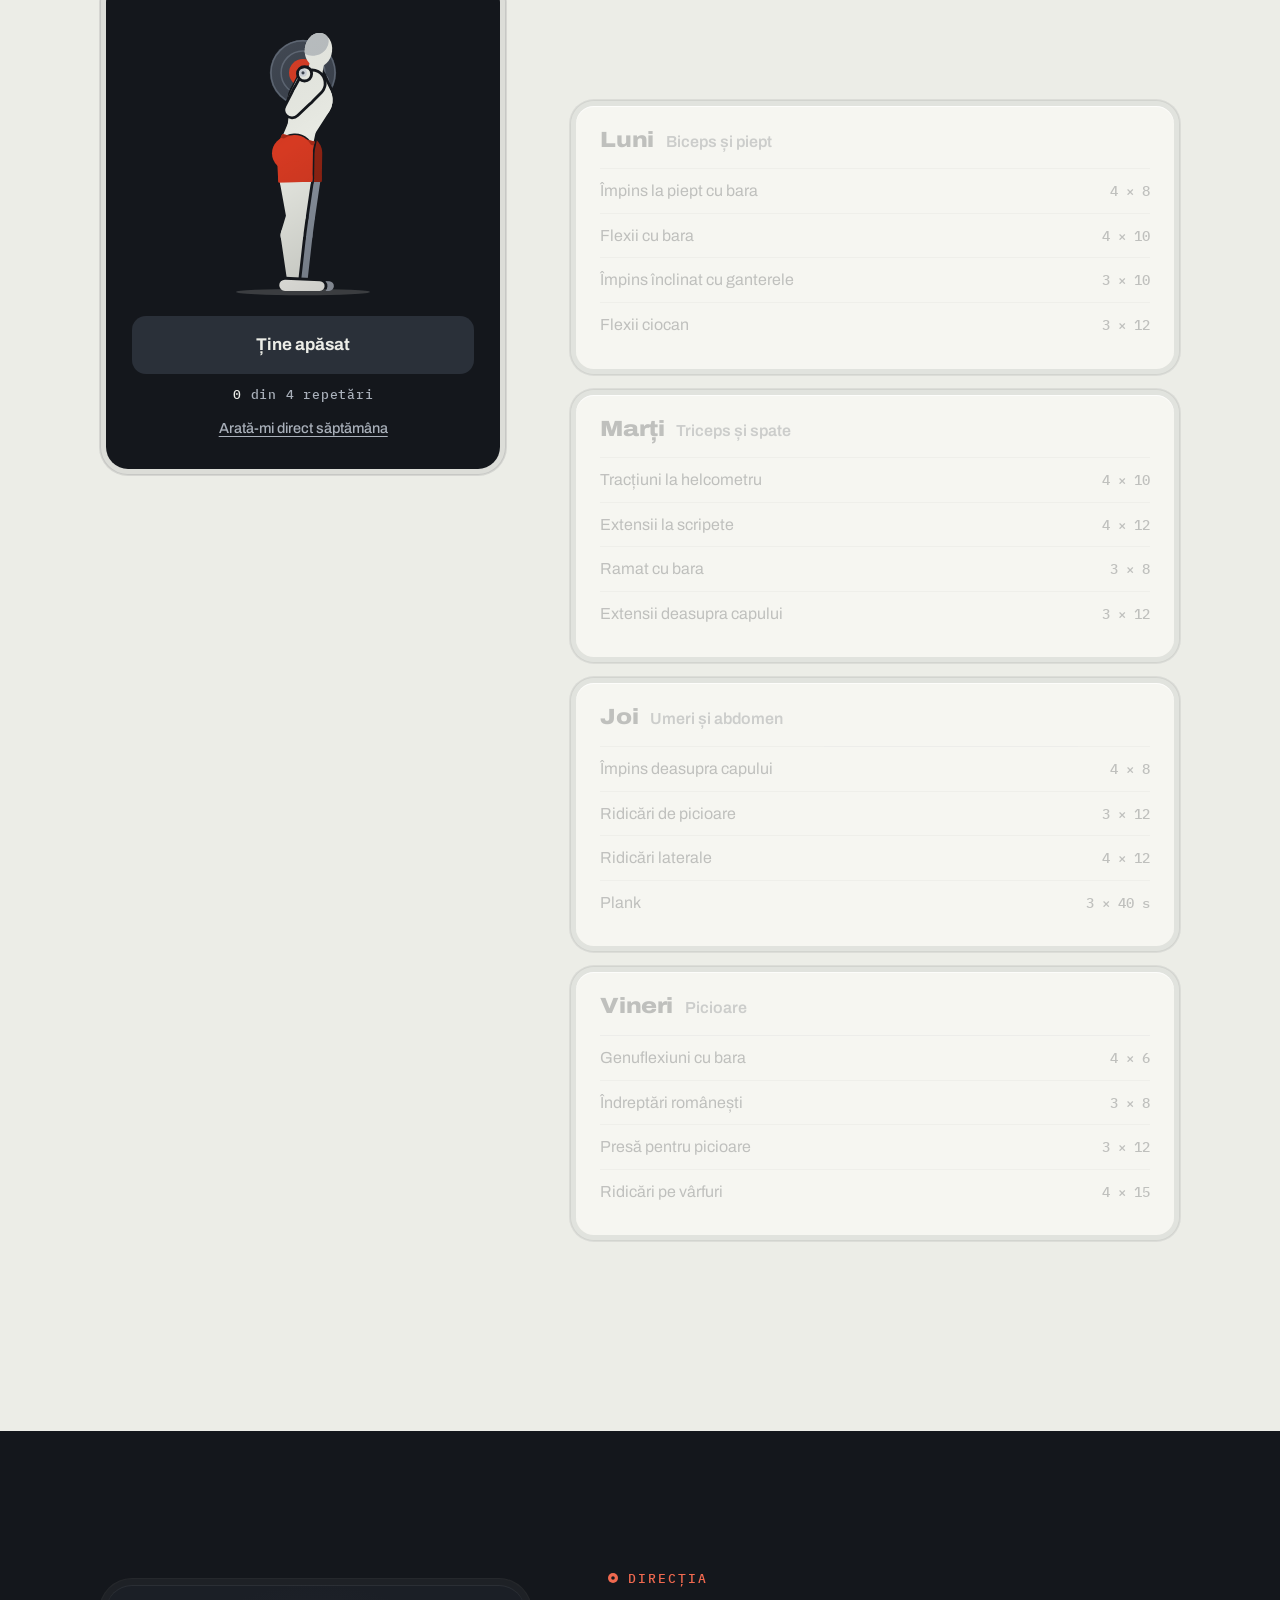
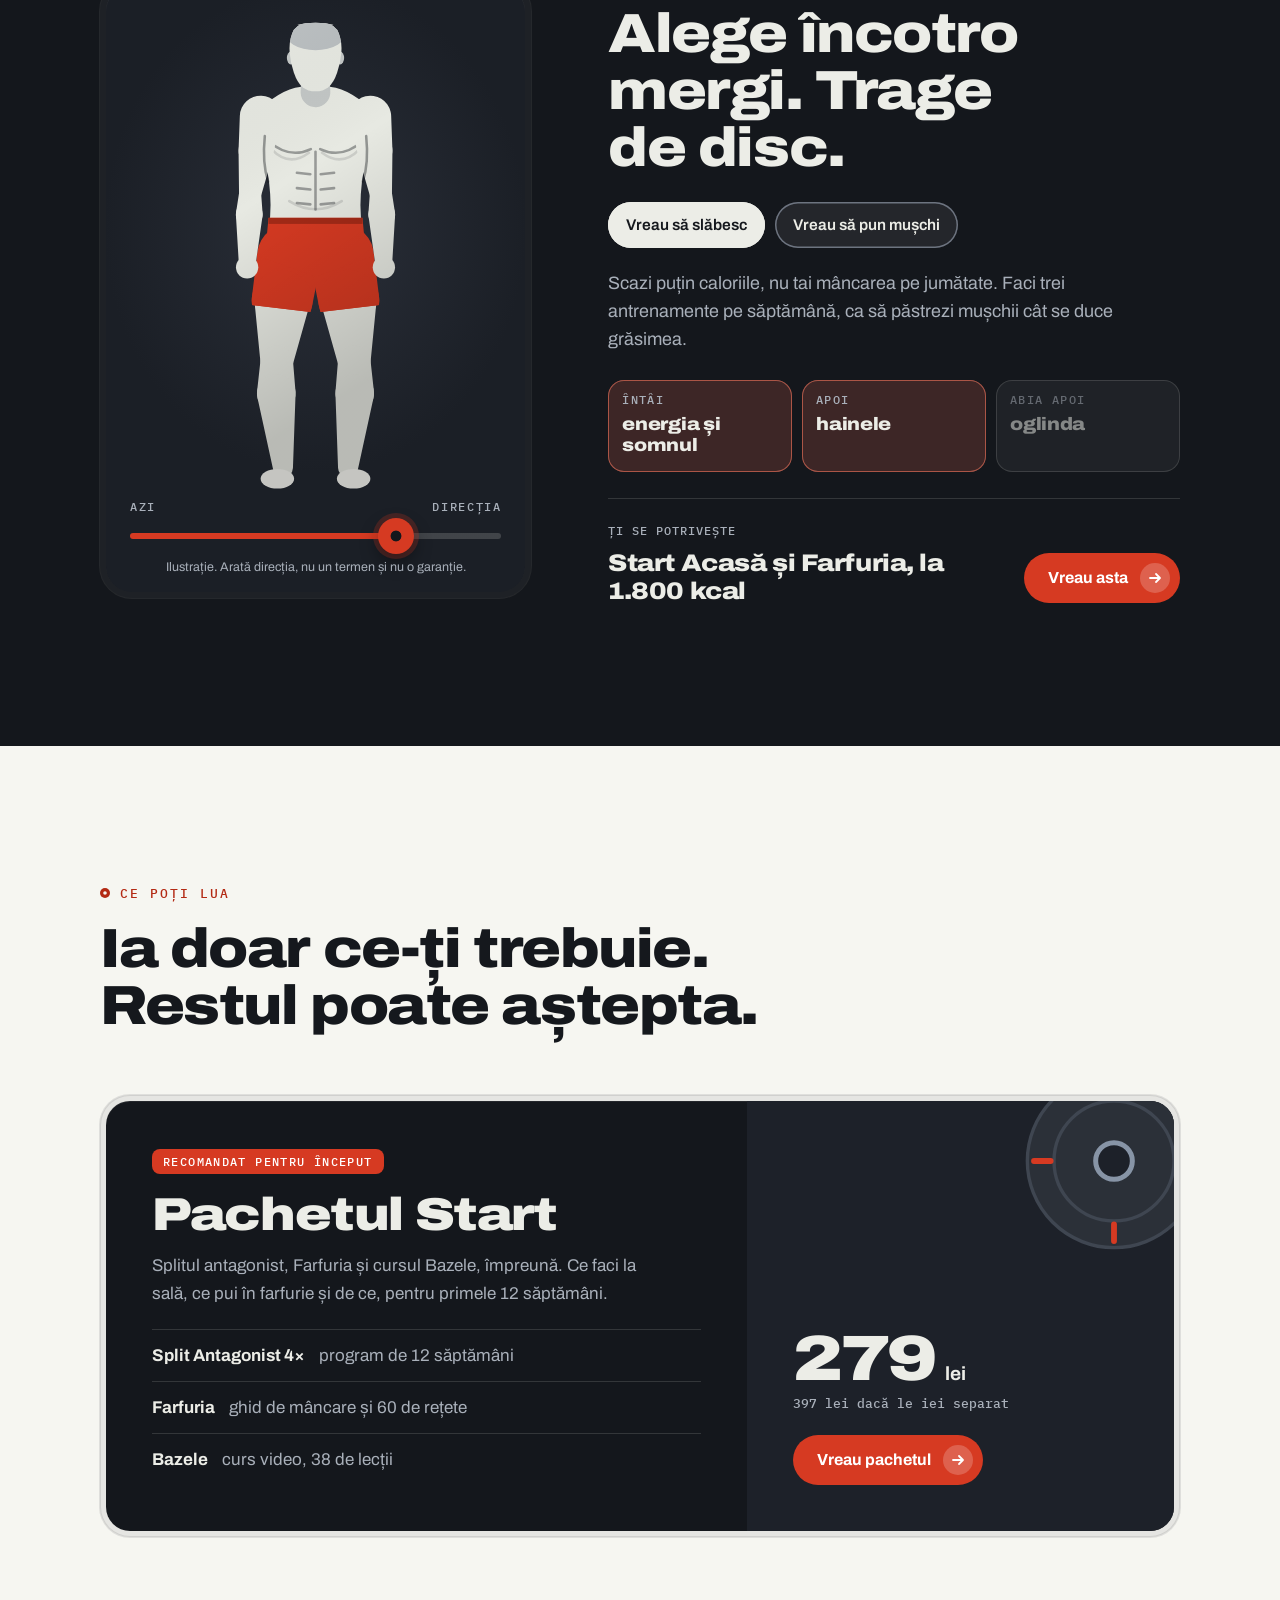
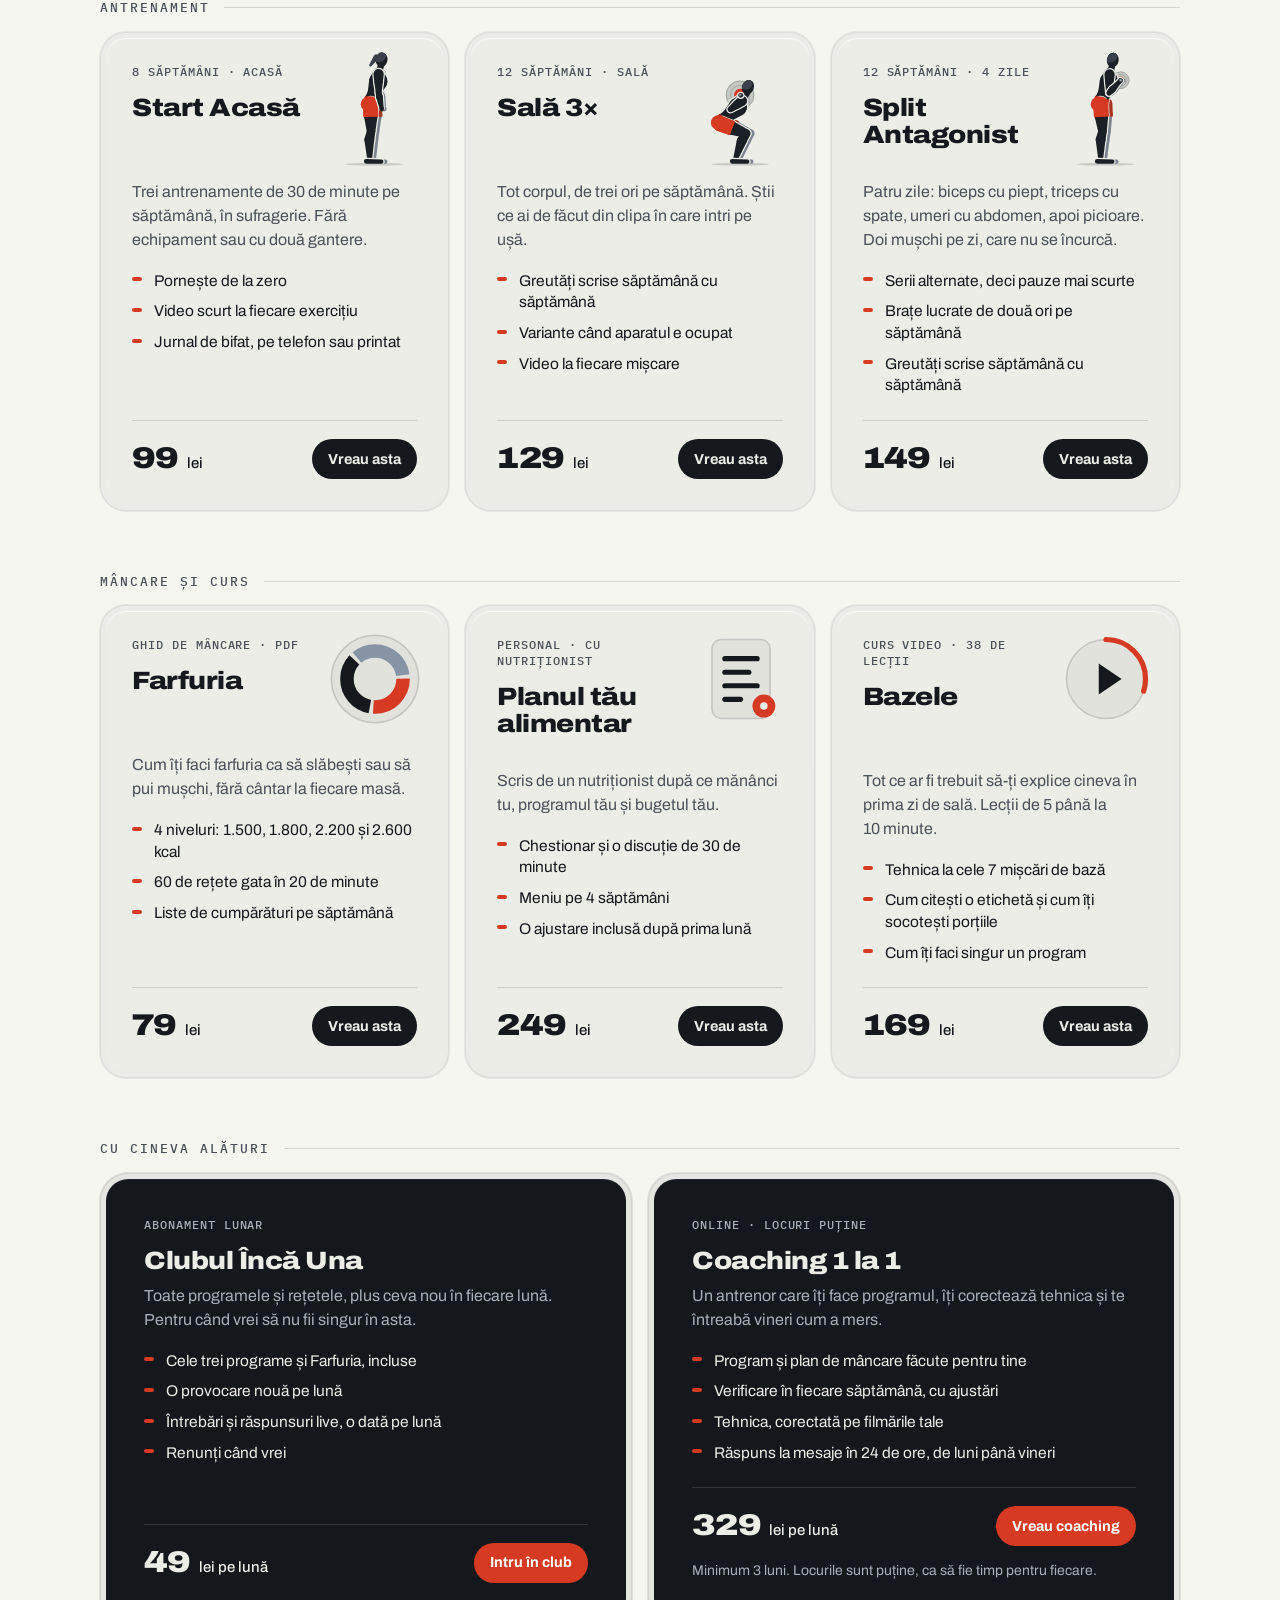
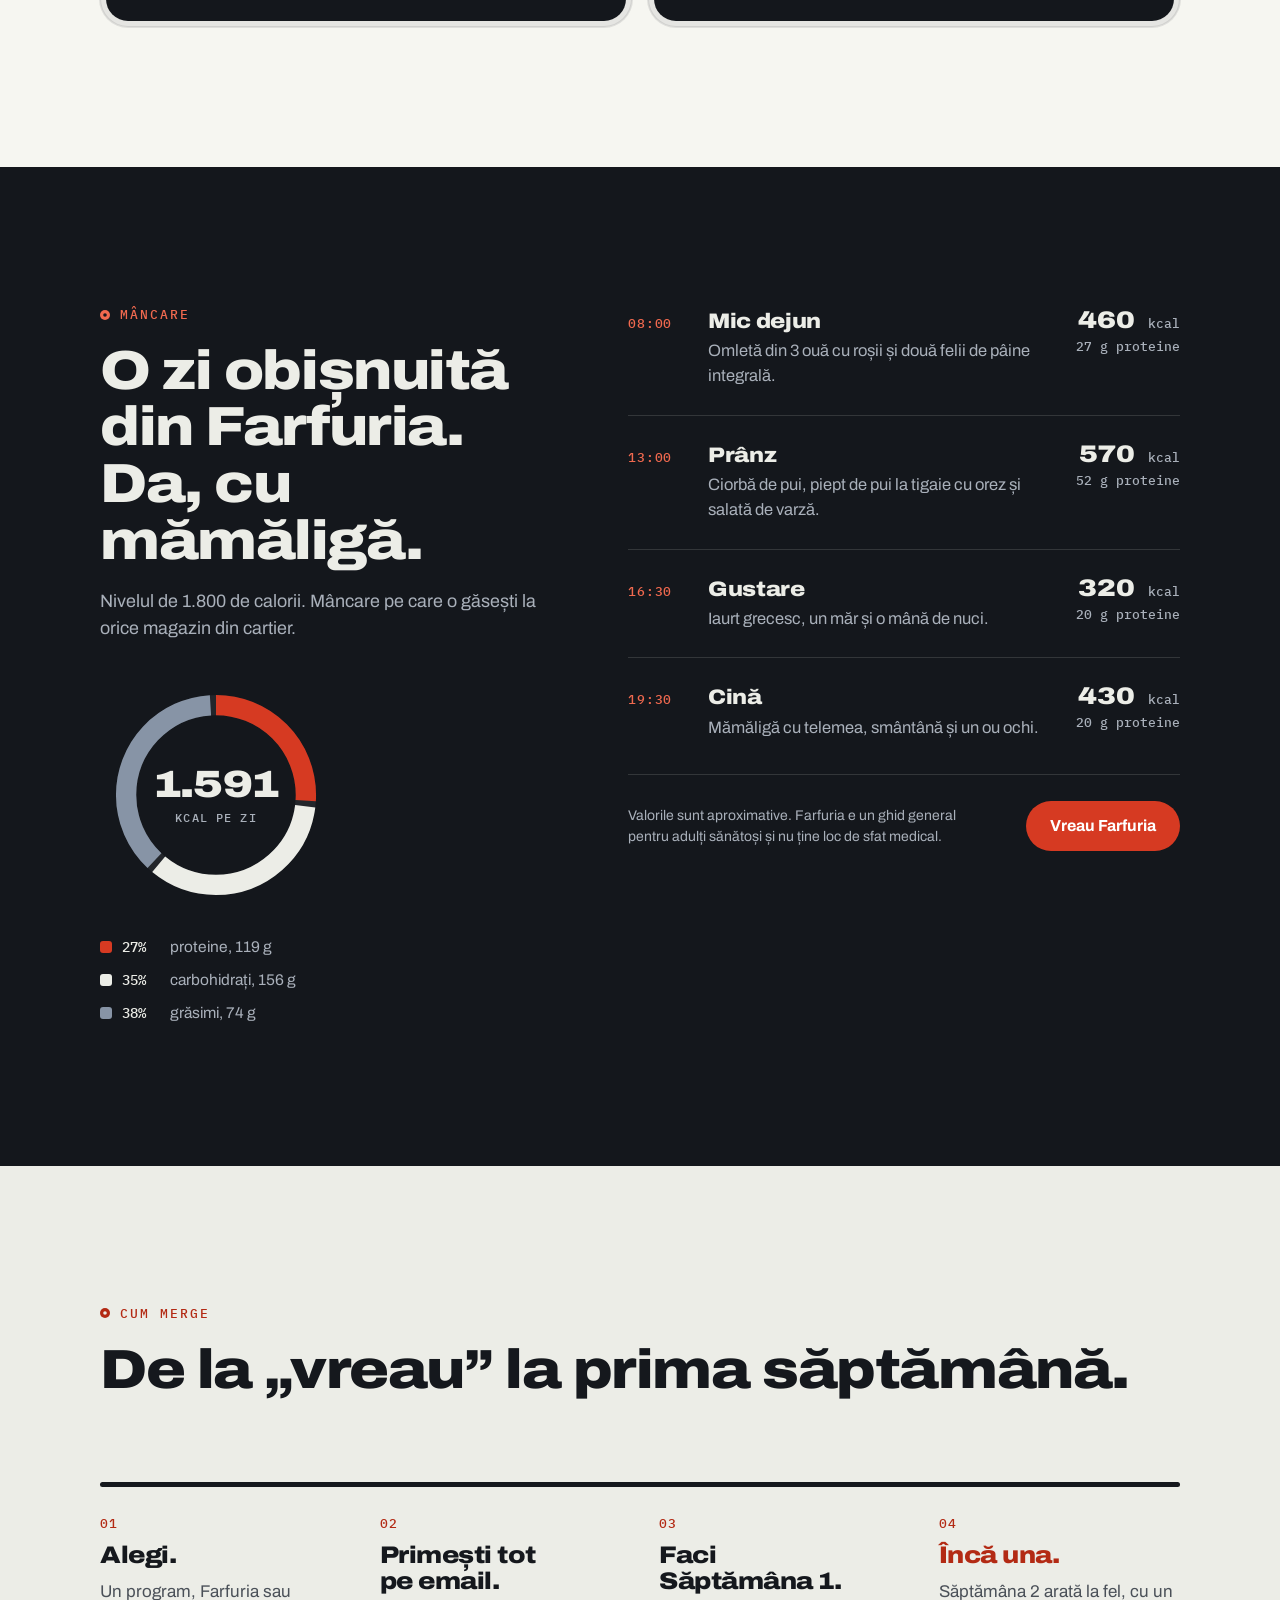
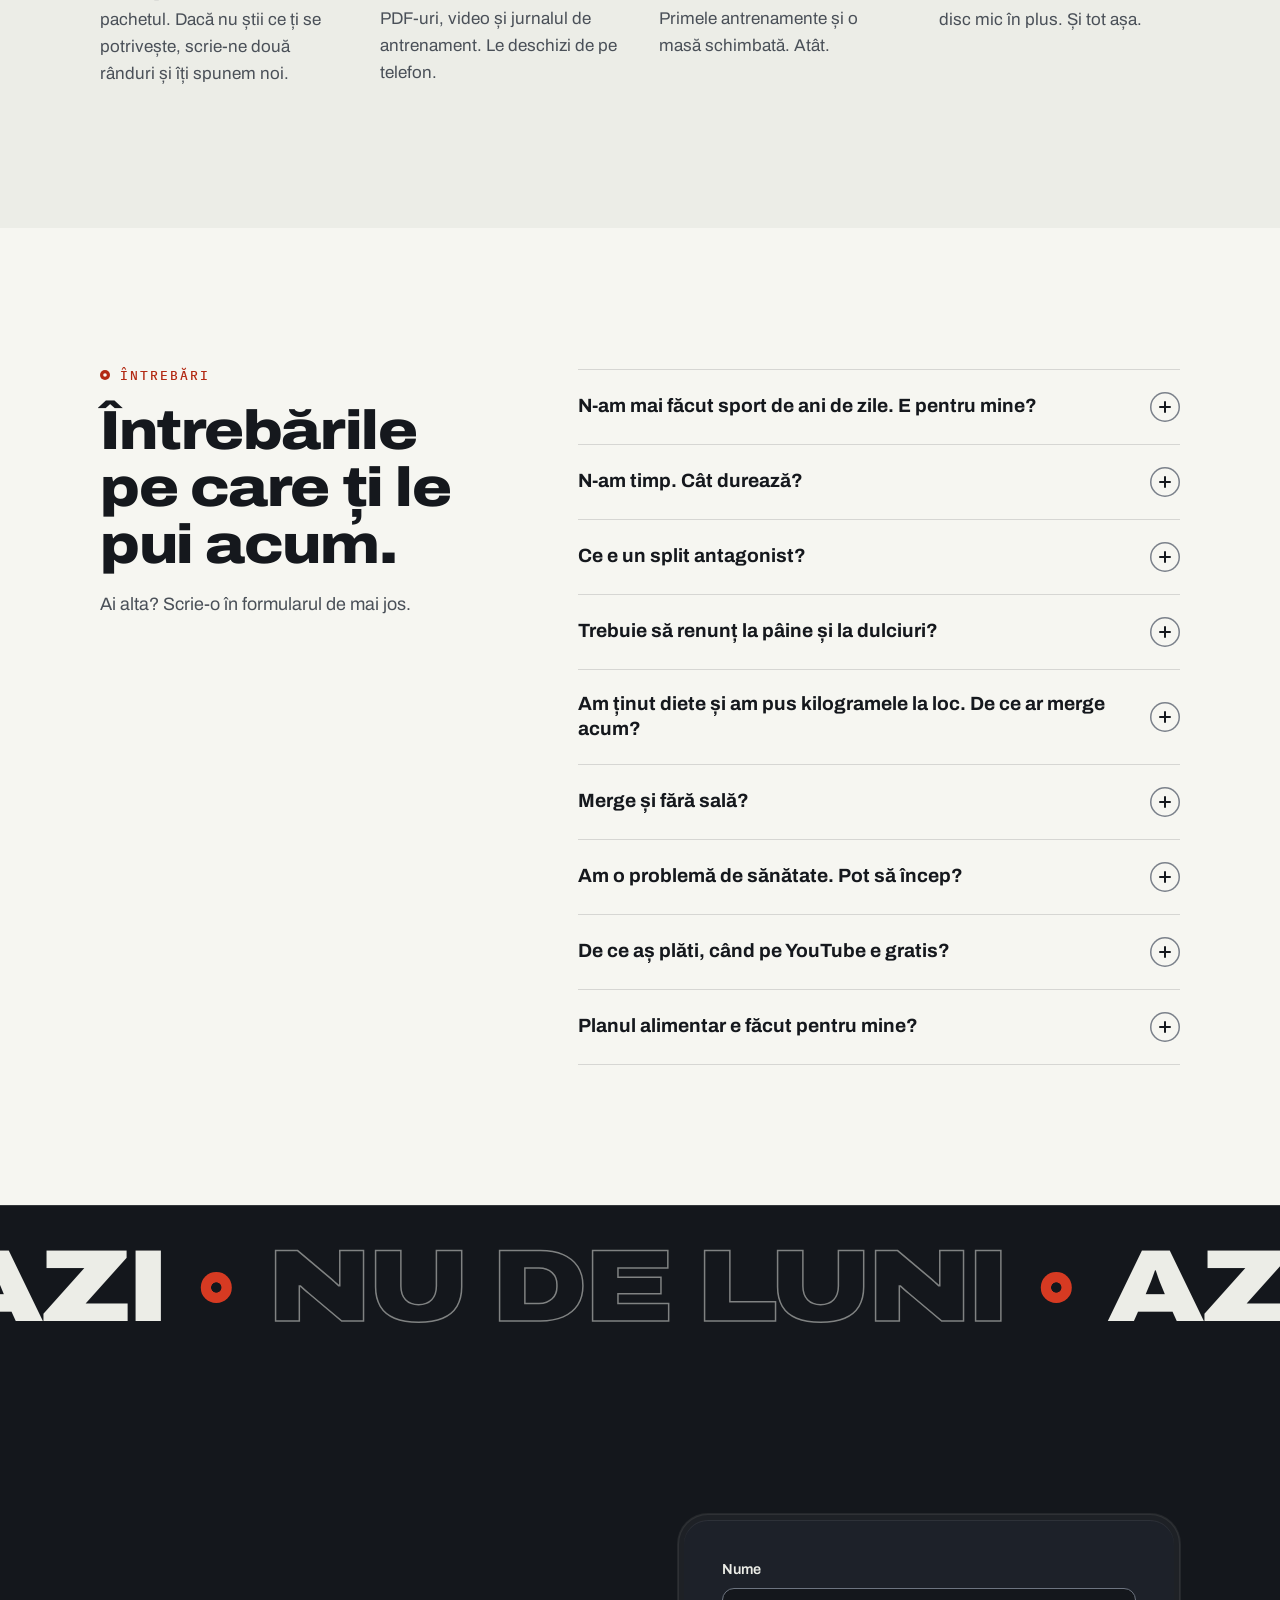
==== commit 8ea550f3: "Hold counts when the button fills, bands drift on their own, prices down again A rep now counts the " ====
--- a/index.html
+++ b/index.html
@@ -104,7 +104,7 @@
 
 <div class="below">
 
-<div class="mq" aria-hidden="true"><div class="mq-track"><span>Încă o repetare</span><i></i><span>Încă o săptămână</span><i></i><span>Încă un disc</span><i></i><span>Încă o masă bună</span><i></i><span>Încă o repetare</span><i></i><span>Încă o săptămână</span><i></i><span>Încă un disc</span><i></i><span>Încă o masă bună</span><i></i><span>Încă o repetare</span><i></i><span>Încă o săptămână</span><i></i><span>Încă un disc</span><i></i><span>Încă o masă bună</span><i></i></div></div>
+<div class="mq" aria-hidden="true"><div class="mq-shift"><div class="mq-track"><span>Încă o repetare</span><i></i><span>Încă o săptămână</span><i></i><span>Încă un disc</span><i></i><span>Încă o masă bună</span><i></i><span>Încă o repetare</span><i></i><span>Încă o săptămână</span><i></i><span>Încă un disc</span><i></i><span>Încă o masă bună</span><i></i><span>Încă o repetare</span><i></i><span>Încă o săptămână</span><i></i><span>Încă un disc</span><i></i><span>Încă o masă bună</span><i></i></div></div></div>
 
 <section class="sec s-known" id="cunoscut" aria-labelledby="h-known">
   <div class="wrap known">
@@ -172,7 +172,7 @@
     <header class="try-head">
       <p class="kicker rv">Încearcă</p>
       <h2 id="h-try" class="rv">Fă patru repetări. Vezi o săptămână din split.</h2>
-      <p class="lede rv" id="rep-help">Ține apăsat: jos și înapoi sus. Fiecare repetare îți arată o zi.</p>
+      <p class="lede rv" id="rep-help">Ține apăsat până se umple butonul. Fiecare repetare îți arată o zi.</p>
     </header>
     <div class="try">
       <div class="rig rv">
@@ -284,8 +284,8 @@
       </div>
       <div class="bundle-buy">
         <svg class="bundle-disc" viewBox="0 0 120 120" aria-hidden="true"><circle cx="60" cy="60" r="52" class="bd-a"/><circle cx="60" cy="60" r="36" class="bd-b"/><circle cx="60" cy="60" r="11" class="bd-c"/><path d="M60 12v10M60 98v10M12 60h10M98 60h10" class="bd-d"/></svg>
-        <p class="price big-price"><b>329</b> lei</p>
-        <p class="price-note">467 lei dacă le iei separat</p>
+        <p class="price big-price"><b>279</b> lei</p>
+        <p class="price-note">397 lei dacă le iei separat</p>
         <a class="btn pick" href="#start" data-pick="Pachetul Start">Vreau pachetul<i class="arr" aria-hidden="true"></i></a>
       </div>
     </article>
@@ -302,7 +302,7 @@
           <li>Video scurt la fiecare exercițiu</li>
           <li>Jurnal de bifat, pe telefon sau printat</li>
         </ul>
-        <div class="card-foot"><p class="price"><b>119</b> lei</p><a class="btn sm ink pick" href="#start" data-pick="Start Acasă">Vreau asta</a></div>
+        <div class="card-foot"><p class="price"><b>99</b> lei</p><a class="btn sm ink pick" href="#start" data-pick="Start Acasă">Vreau asta</a></div>
       </article>
       <article class="card rv">
         <canvas class="mini" data-fig="bar" width="216" height="216" aria-hidden="true"></canvas>
@@ -314,7 +314,7 @@
           <li>Variante când aparatul e ocupat</li>
           <li>Video la fiecare mișcare</li>
         </ul>
-        <div class="card-foot"><p class="price"><b>149</b> lei</p><a class="btn sm ink pick" href="#start" data-pick="Sală 3×">Vreau asta</a></div>
+        <div class="card-foot"><p class="price"><b>129</b> lei</p><a class="btn sm ink pick" href="#start" data-pick="Sală 3×">Vreau asta</a></div>
       </article>
       <article class="card rv">
         <canvas class="mini" data-fig="curl" width="216" height="216" aria-hidden="true"></canvas>
@@ -326,7 +326,7 @@
           <li>Brațe lucrate de două ori pe săptămână</li>
           <li>Greutăți scrise săptămână cu săptămână</li>
         </ul>
-        <div class="card-foot"><p class="price"><b>169</b> lei</p><a class="btn sm ink pick" href="#start" data-pick="Split Antagonist 4×">Vreau asta</a></div>
+        <div class="card-foot"><p class="price"><b>149</b> lei</p><a class="btn sm ink pick" href="#start" data-pick="Split Antagonist 4×">Vreau asta</a></div>
       </article>
     </div>
 
@@ -342,7 +342,7 @@
           <li>60 de rețete gata în 20&nbsp;de minute</li>
           <li>Liste de cumpărături pe săptămână</li>
         </ul>
-        <div class="card-foot"><p class="price"><b>99</b> lei</p><a class="btn sm ink pick" href="#start" data-pick="Farfuria">Vreau asta</a></div>
+        <div class="card-foot"><p class="price"><b>79</b> lei</p><a class="btn sm ink pick" href="#start" data-pick="Farfuria">Vreau asta</a></div>
       </article>
       <article class="card rv">
         <svg class="mini glyph g-plan" viewBox="0 0 100 100" aria-hidden="true"><rect x="22" y="12" width="56" height="76" rx="9" class="gl-o"/><rect x="32" y="28" width="36" height="5" rx="2.5" class="gl-l l1"/><rect x="32" y="41" width="28" height="5" rx="2.5" class="gl-l l2"/><rect x="32" y="54" width="36" height="5" rx="2.5" class="gl-l l3"/><rect x="32" y="67" width="20" height="5" rx="2.5" class="gl-l l4"/><circle cx="72" cy="76" r="11" class="gl-dot"/><circle cx="72" cy="76" r="3.6" class="gl-hole"/></svg>
@@ -354,7 +354,7 @@
           <li>Meniu pe 4 săptămâni</li>
           <li>O ajustare inclusă după prima lună</li>
         </ul>
-        <div class="card-foot"><p class="price"><b>279</b> lei</p><a class="btn sm ink pick" href="#start" data-pick="Plan alimentar făcut pentru mine">Vreau asta</a></div>
+        <div class="card-foot"><p class="price"><b>249</b> lei</p><a class="btn sm ink pick" href="#start" data-pick="Plan alimentar făcut pentru mine">Vreau asta</a></div>
       </article>
       <article class="card rv">
         <svg class="mini glyph g-play" viewBox="0 0 100 100" aria-hidden="true"><circle cx="50" cy="50" r="38" class="gl-o"/><circle cx="50" cy="50" r="38" class="gl-prog" pathLength="100" stroke-dasharray="30 70"/><path d="M43 35l22 15-22 15z" class="gl-tri"/></svg>
@@ -366,7 +366,7 @@
           <li>Cum citești o etichetă și cum îți socotești porțiile</li>
           <li>Cum îți faci singur un program</li>
         </ul>
-        <div class="card-foot"><p class="price"><b>199</b> lei</p><a class="btn sm ink pick" href="#start" data-pick="Cursul Bazele">Vreau asta</a></div>
+        <div class="card-foot"><p class="price"><b>169</b> lei</p><a class="btn sm ink pick" href="#start" data-pick="Cursul Bazele">Vreau asta</a></div>
       </article>
     </div>
 
@@ -382,7 +382,7 @@
           <li>Întrebări și răspunsuri live, o dată pe lună</li>
           <li>Renunți când vrei</li>
         </ul>
-        <div class="card-foot"><p class="price"><b>59</b> lei pe lună</p><a class="btn sm pick" href="#start" data-pick="Clubul Încă Una">Intru în club</a></div>
+        <div class="card-foot"><p class="price"><b>49</b> lei pe lună</p><a class="btn sm pick" href="#start" data-pick="Clubul Încă Una">Intru în club</a></div>
       </article>
       <article class="panel rv">
         <p class="card-k">Online · locuri puține</p>
@@ -394,7 +394,7 @@
           <li>Tehnica, corectată pe filmările tale</li>
           <li>Răspuns la mesaje în 24&nbsp;de ore, de luni până vineri</li>
         </ul>
-        <div class="card-foot"><p class="price"><b>379</b> lei pe lună</p><a class="btn sm pick" href="#start" data-pick="Coaching 1 la 1">Vreau coaching</a></div>
+        <div class="card-foot"><p class="price"><b>329</b> lei pe lună</p><a class="btn sm pick" href="#start" data-pick="Coaching 1 la 1">Vreau coaching</a></div>
         <p class="panel-note">Minimum 3 luni. Locurile sunt puține, ca să fie timp pentru fiecare.</p>
       </article>
     </div>
@@ -535,7 +535,7 @@
   </div>
 </section>
 
-<div class="mq mq-rev" aria-hidden="true"><div class="mq-track"><span>Azi</span><i></i><span>Nu de luni</span><i></i><span>Azi</span><i></i><span>Nu de luni</span><i></i><span>Azi</span><i></i><span>Nu de luni</span><i></i><span>Azi</span><i></i><span>Nu de luni</span><i></i><span>Azi</span><i></i><span>Nu de luni</span><i></i><span>Azi</span><i></i><span>Nu de luni</span><i></i><span>Azi</span><i></i><span>Nu de luni</span><i></i><span>Azi</span><i></i><span>Nu de luni</span><i></i><span>Azi</span><i></i><span>Nu de luni</span><i></i></div></div>
+<div class="mq mq-rev" aria-hidden="true"><div class="mq-shift"><div class="mq-track"><span>Azi</span><i></i><span>Nu de luni</span><i></i><span>Azi</span><i></i><span>Nu de luni</span><i></i><span>Azi</span><i></i><span>Nu de luni</span><i></i><span>Azi</span><i></i><span>Nu de luni</span><i></i><span>Azi</span><i></i><span>Nu de luni</span><i></i><span>Azi</span><i></i><span>Nu de luni</span><i></i><span>Azi</span><i></i><span>Nu de luni</span><i></i><span>Azi</span><i></i><span>Nu de luni</span><i></i><span>Azi</span><i></i><span>Nu de luni</span><i></i></div></div></div>
 
 <section class="sec s-start dark" id="start" aria-labelledby="h-start">
   <div class="wrap start">
--- a/assets/style.css
+++ b/assets/style.css
@@ -499,7 +499,12 @@
 
 /* kinetic bands */
 .mq{position:relative;overflow:hidden;padding:clamp(18px,2.6vw,30px) 0 clamp(20px,2.8vw,34px);background:var(--rubber);border-top:1px solid var(--line-d)}
-.mq-track{display:flex;align-items:center;gap:clamp(18px,2.8vw,42px);width:max-content;transform:translate3d(var(--mx,0px),0,0);will-change:transform}
+.mq-shift{width:max-content;transform:translate3d(var(--mx,0px),0,0);will-change:transform}
+.mq-track{display:flex;align-items:center;gap:clamp(18px,2.8vw,42px);width:max-content;will-change:transform;animation:mq var(--mq-t,60s) linear infinite}
+.mq-rev .mq-track{animation-name:mq-rev}
+@keyframes mq{to{transform:translate3d(calc(var(--mq-w,0px)*-1),0,0)}}
+@keyframes mq-rev{from{transform:translate3d(calc(var(--mq-w,0px)*-1),0,0)}to{transform:translate3d(0,0,0)}}
+.js .mq:not(.live) .mq-track{animation-play-state:paused}
 .mq span{font:900 clamp(42px,8vw,108px)/1 var(--f-display);font-stretch:125%;letter-spacing:-.03em;text-transform:uppercase;white-space:nowrap;color:transparent;-webkit-text-stroke:1.5px rgba(236,237,231,.5)}
 .mq span:nth-of-type(4n+1){color:var(--chalk);-webkit-text-stroke:0}
 .mq-rev span:nth-of-type(4n+1){color:transparent;-webkit-text-stroke:1.5px rgba(236,237,231,.5)}
@@ -521,6 +526,7 @@
 
 /* three reps, done by a drawn lifter */
 .rig-canvas{display:block;width:100%;height:auto;aspect-ratio:8/7;margin-bottom:10px}
+.hold>*{pointer-events:none}
 @media (max-width:860px){.rig-canvas{width:min(100%,300px);margin:0 auto 6px}}
 
 .days-k{line-height:1.5}
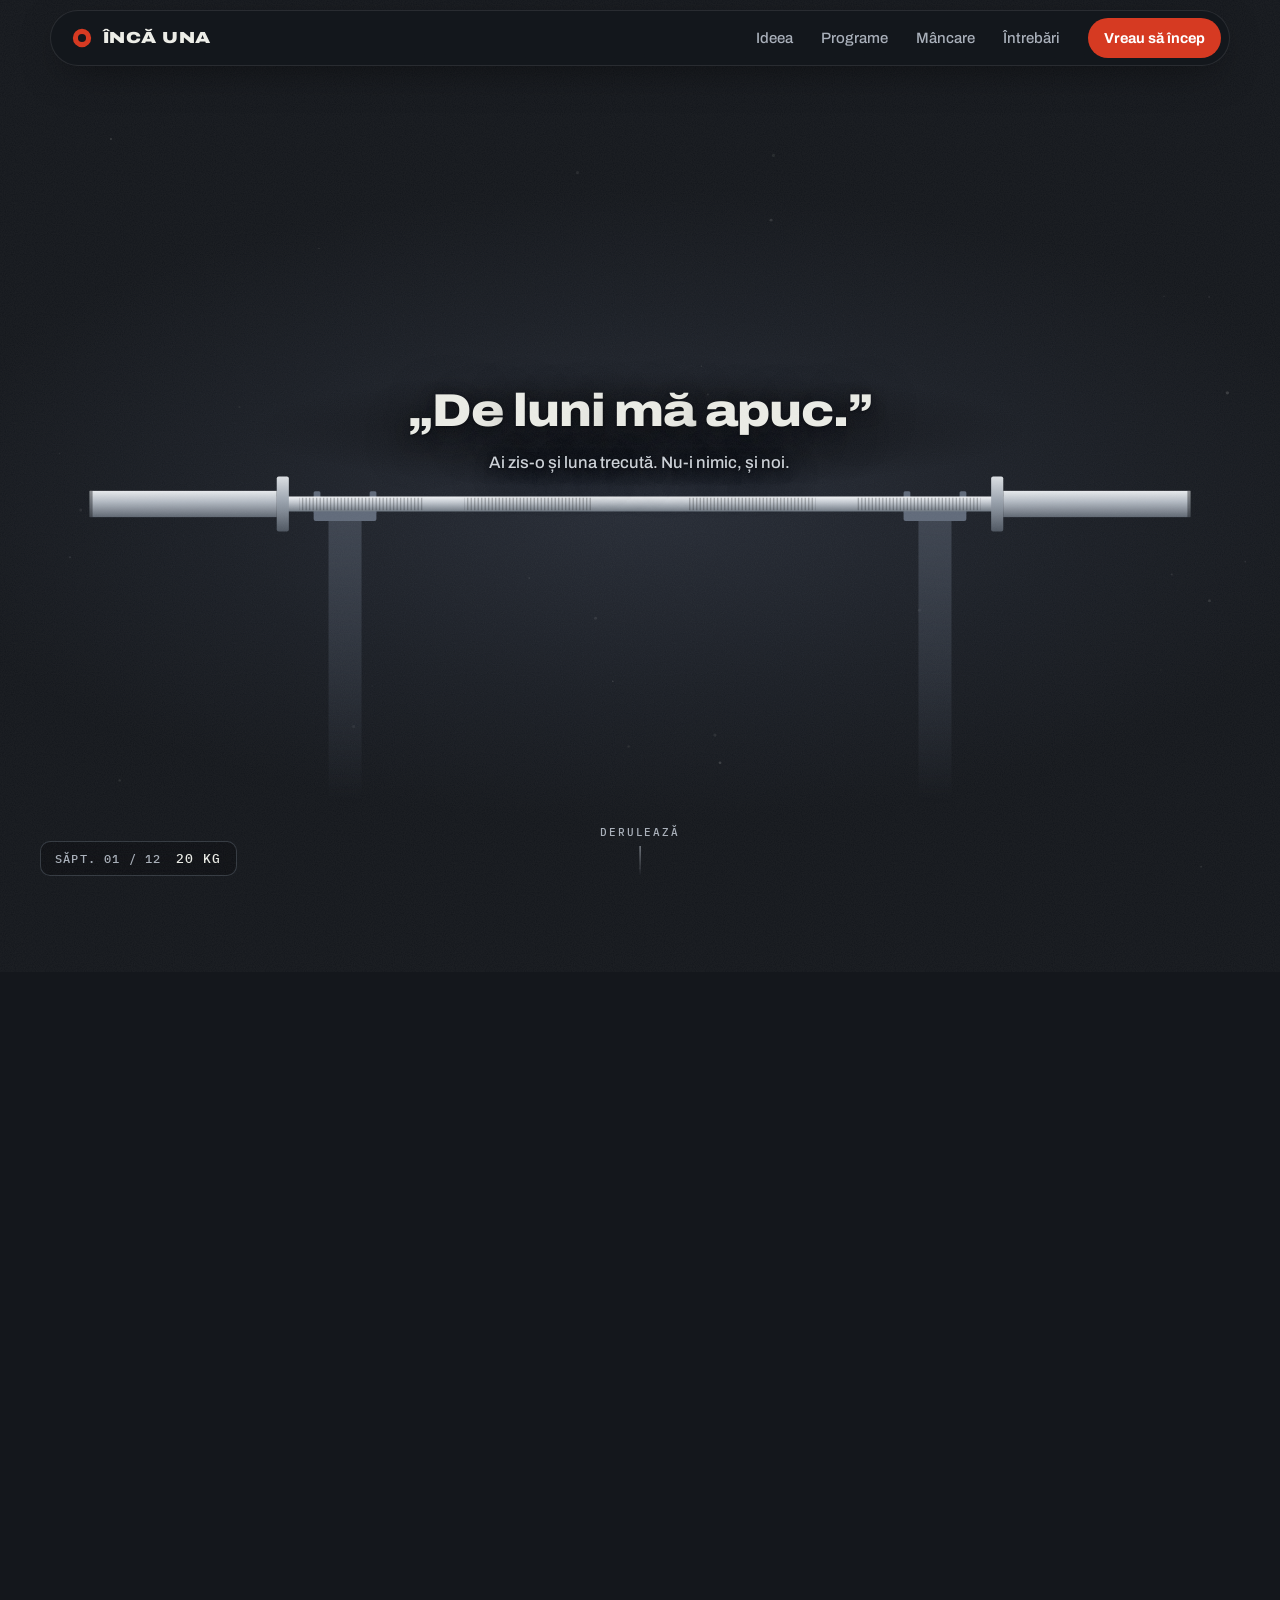
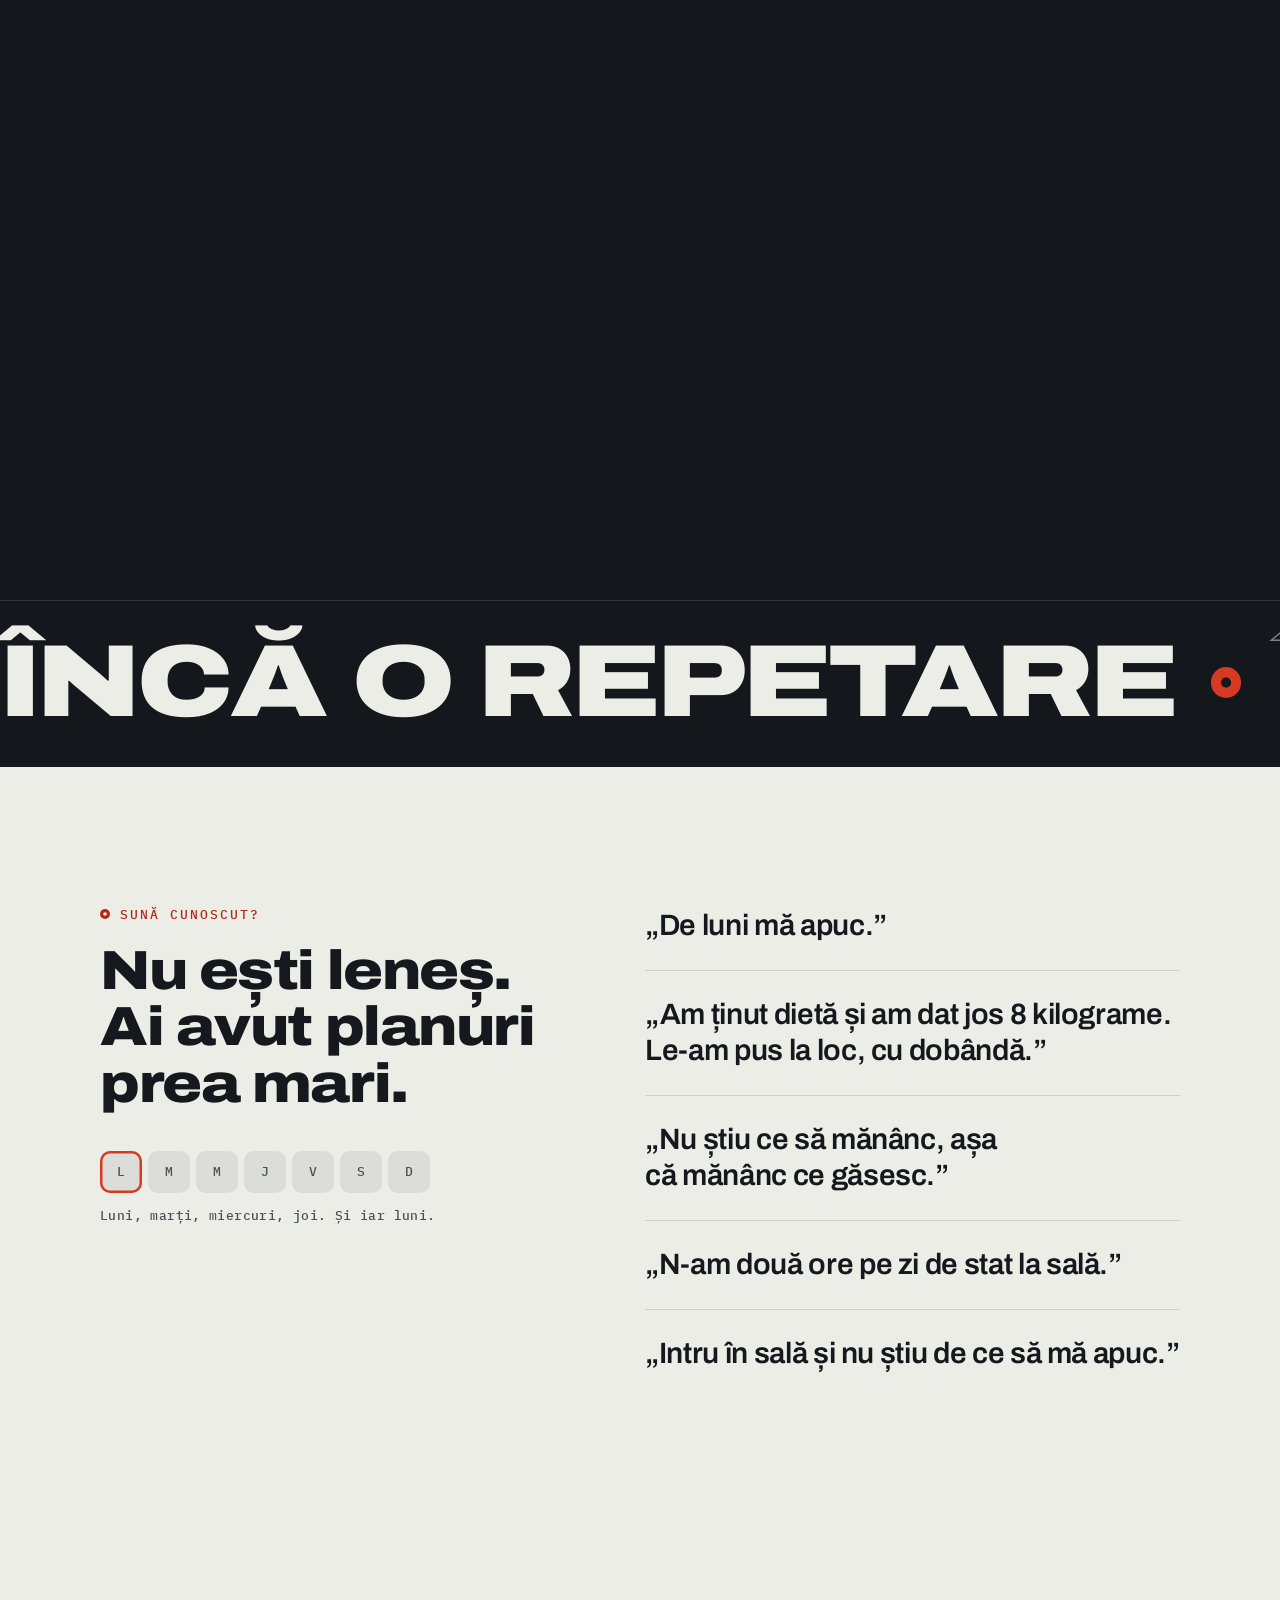
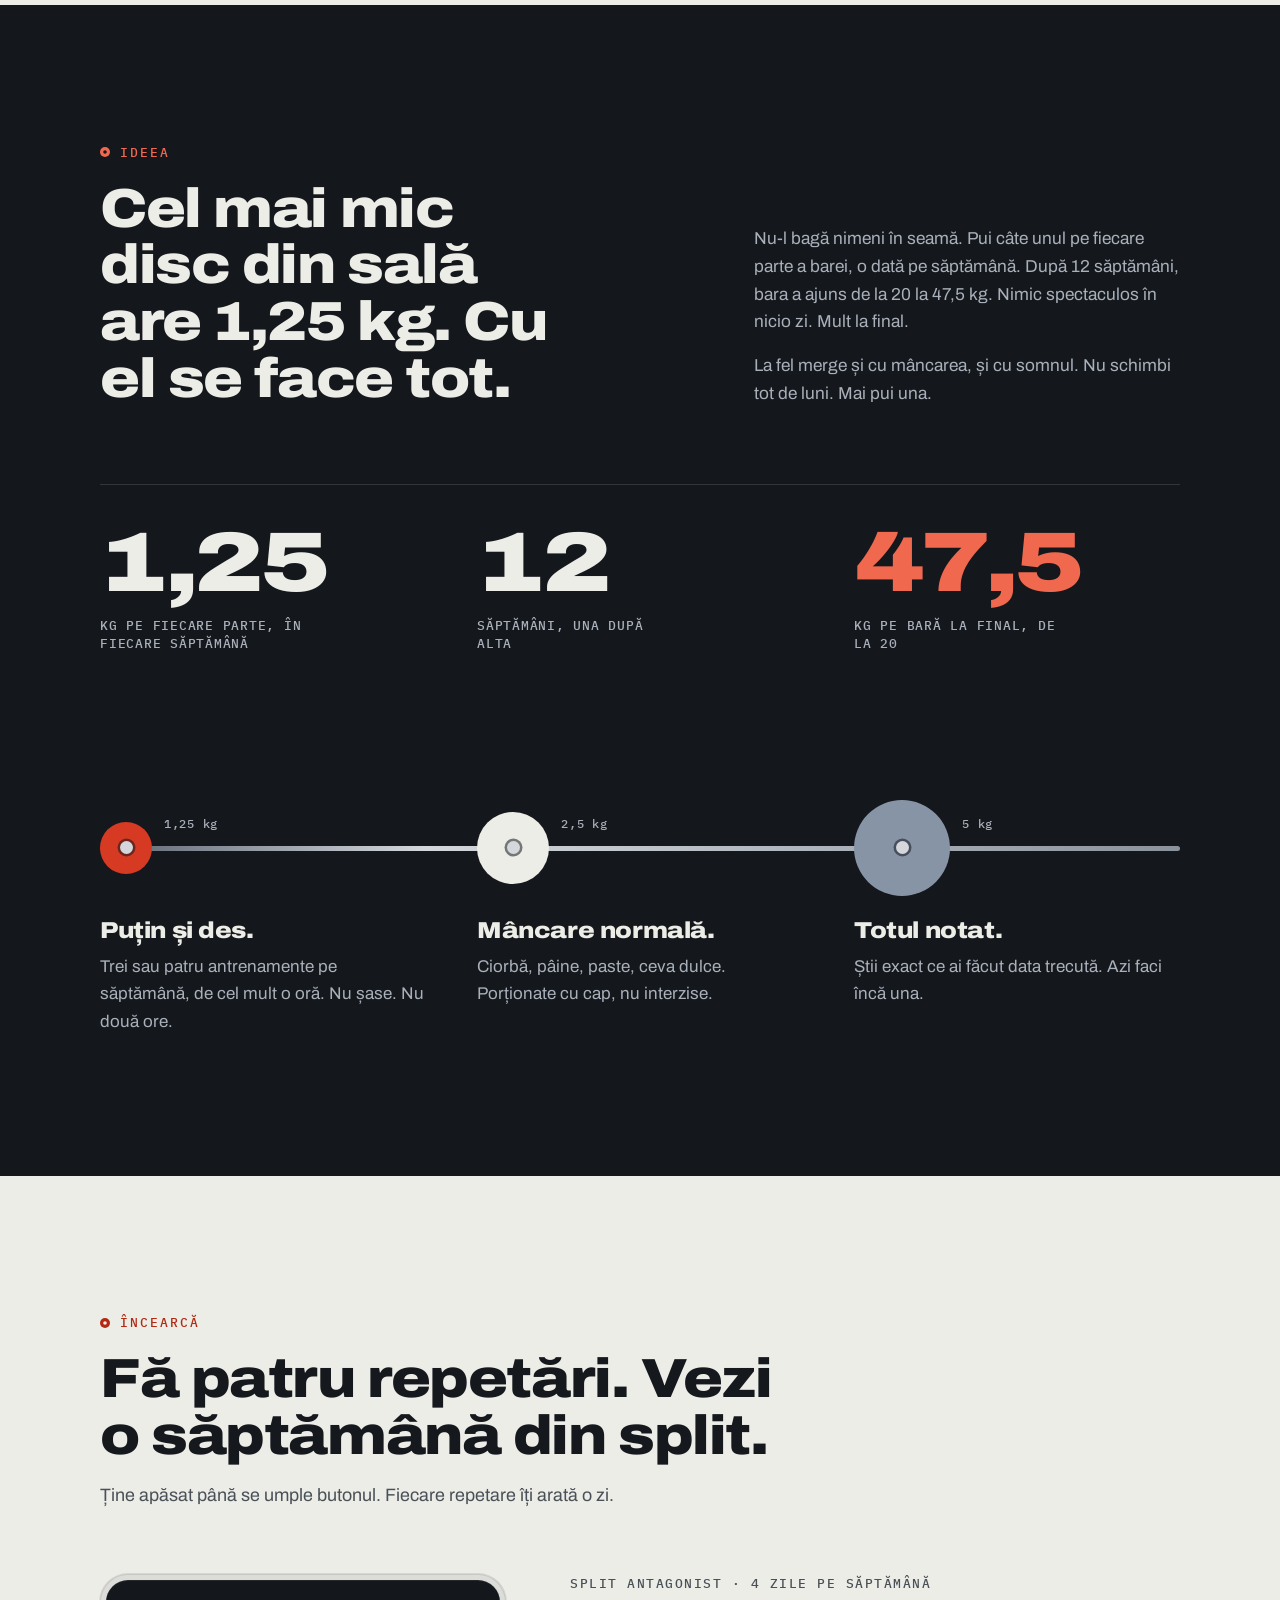
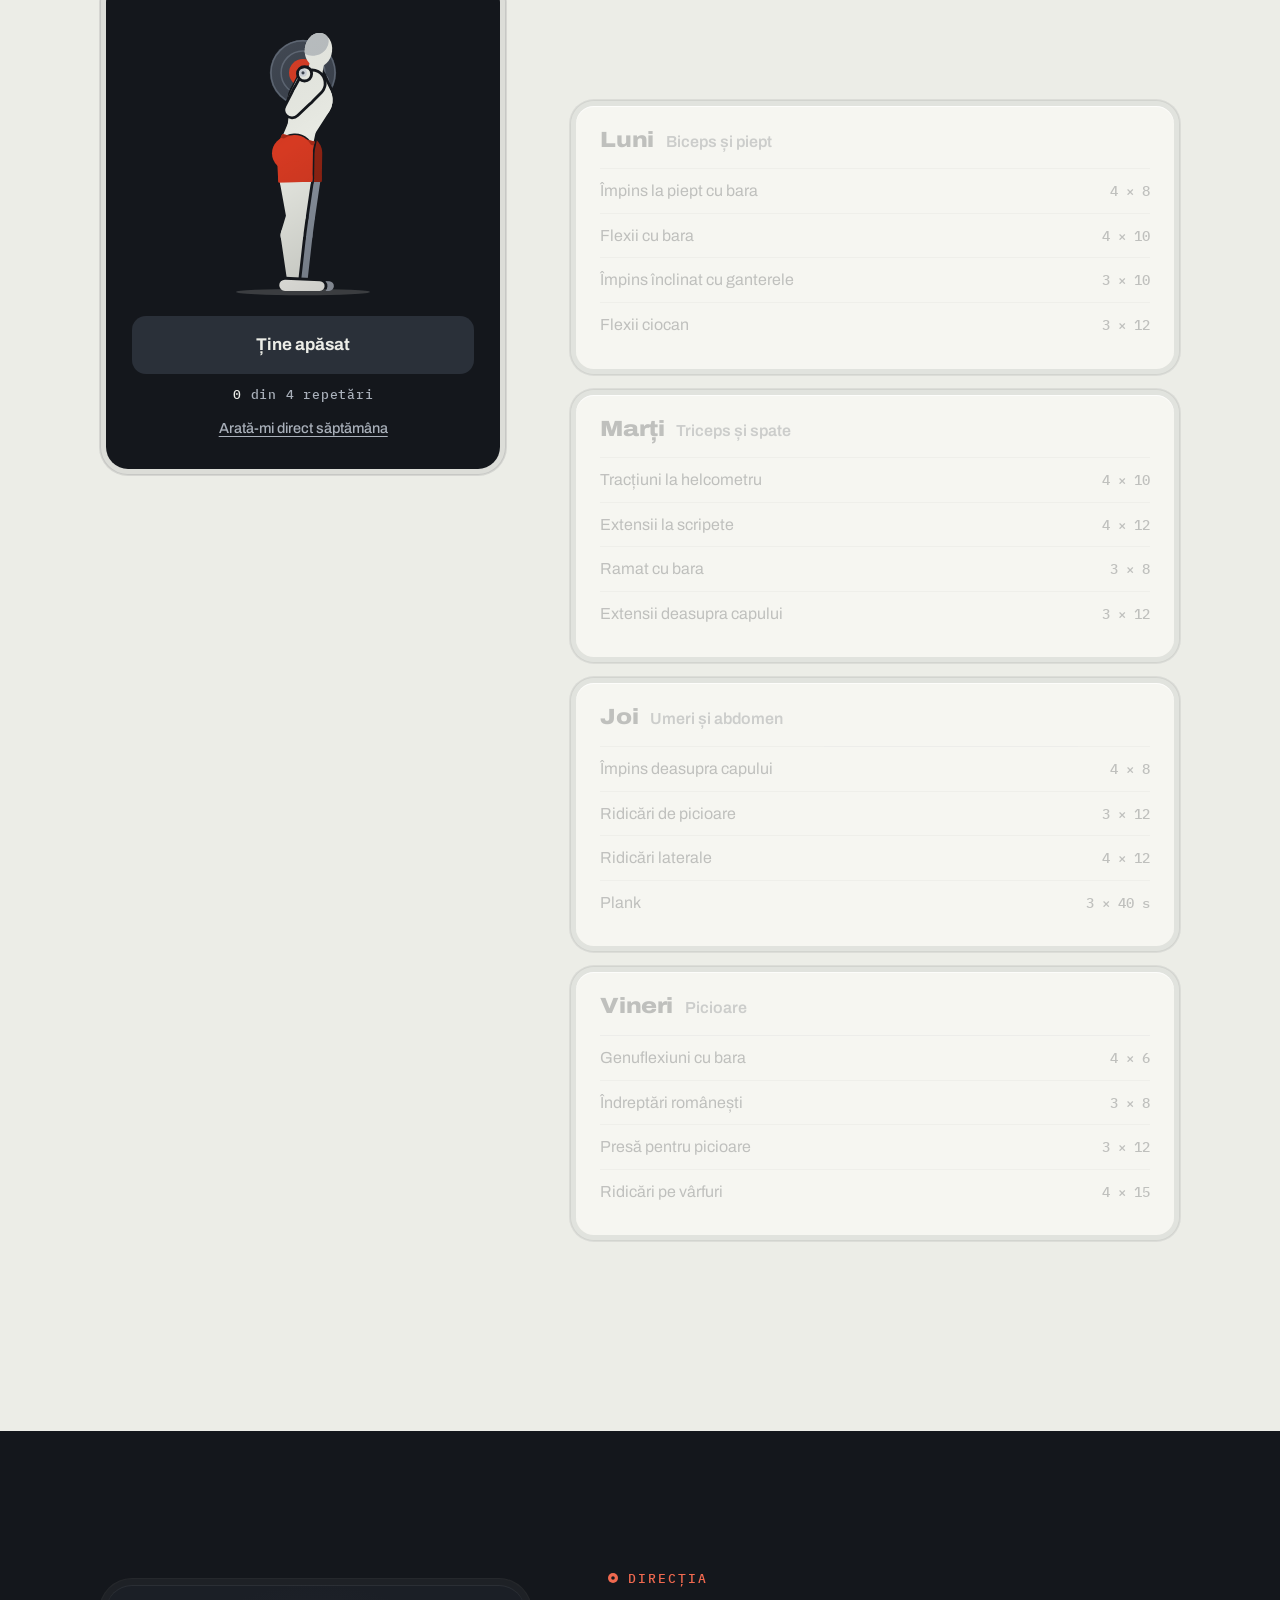
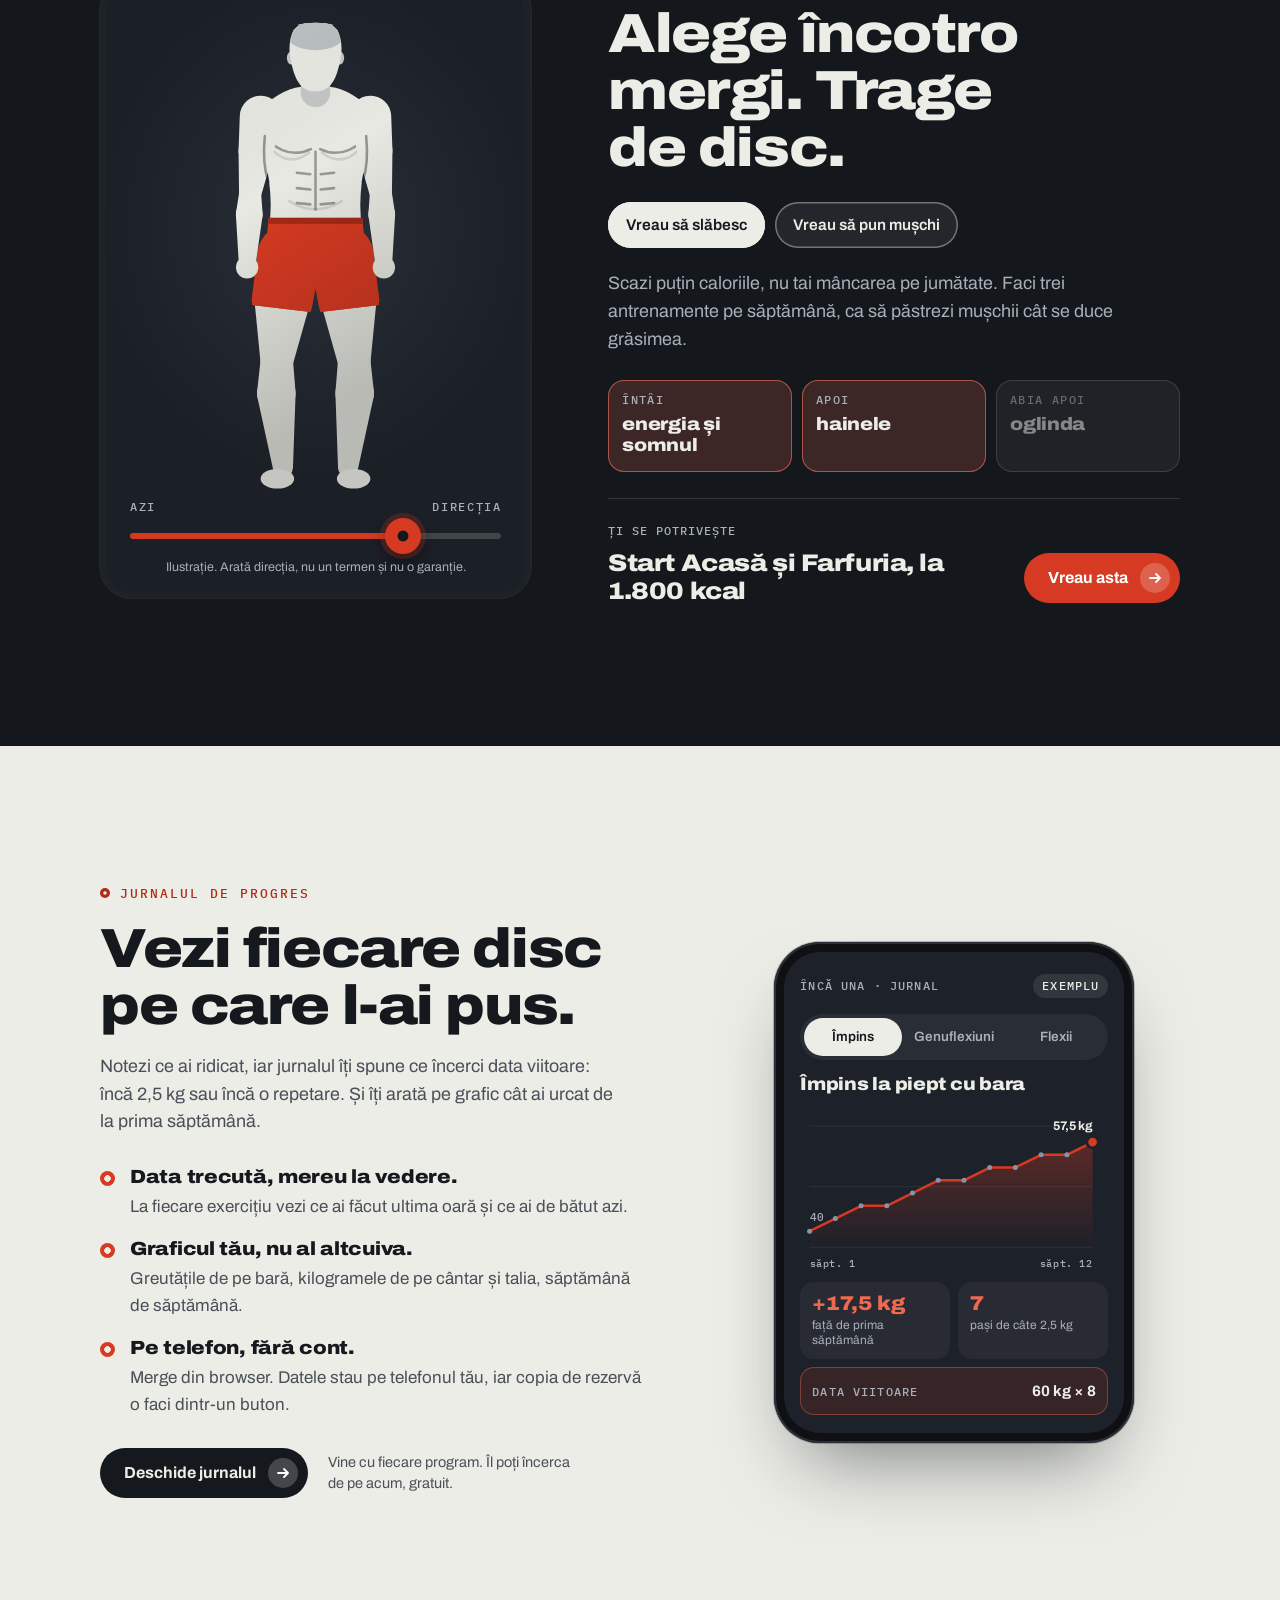
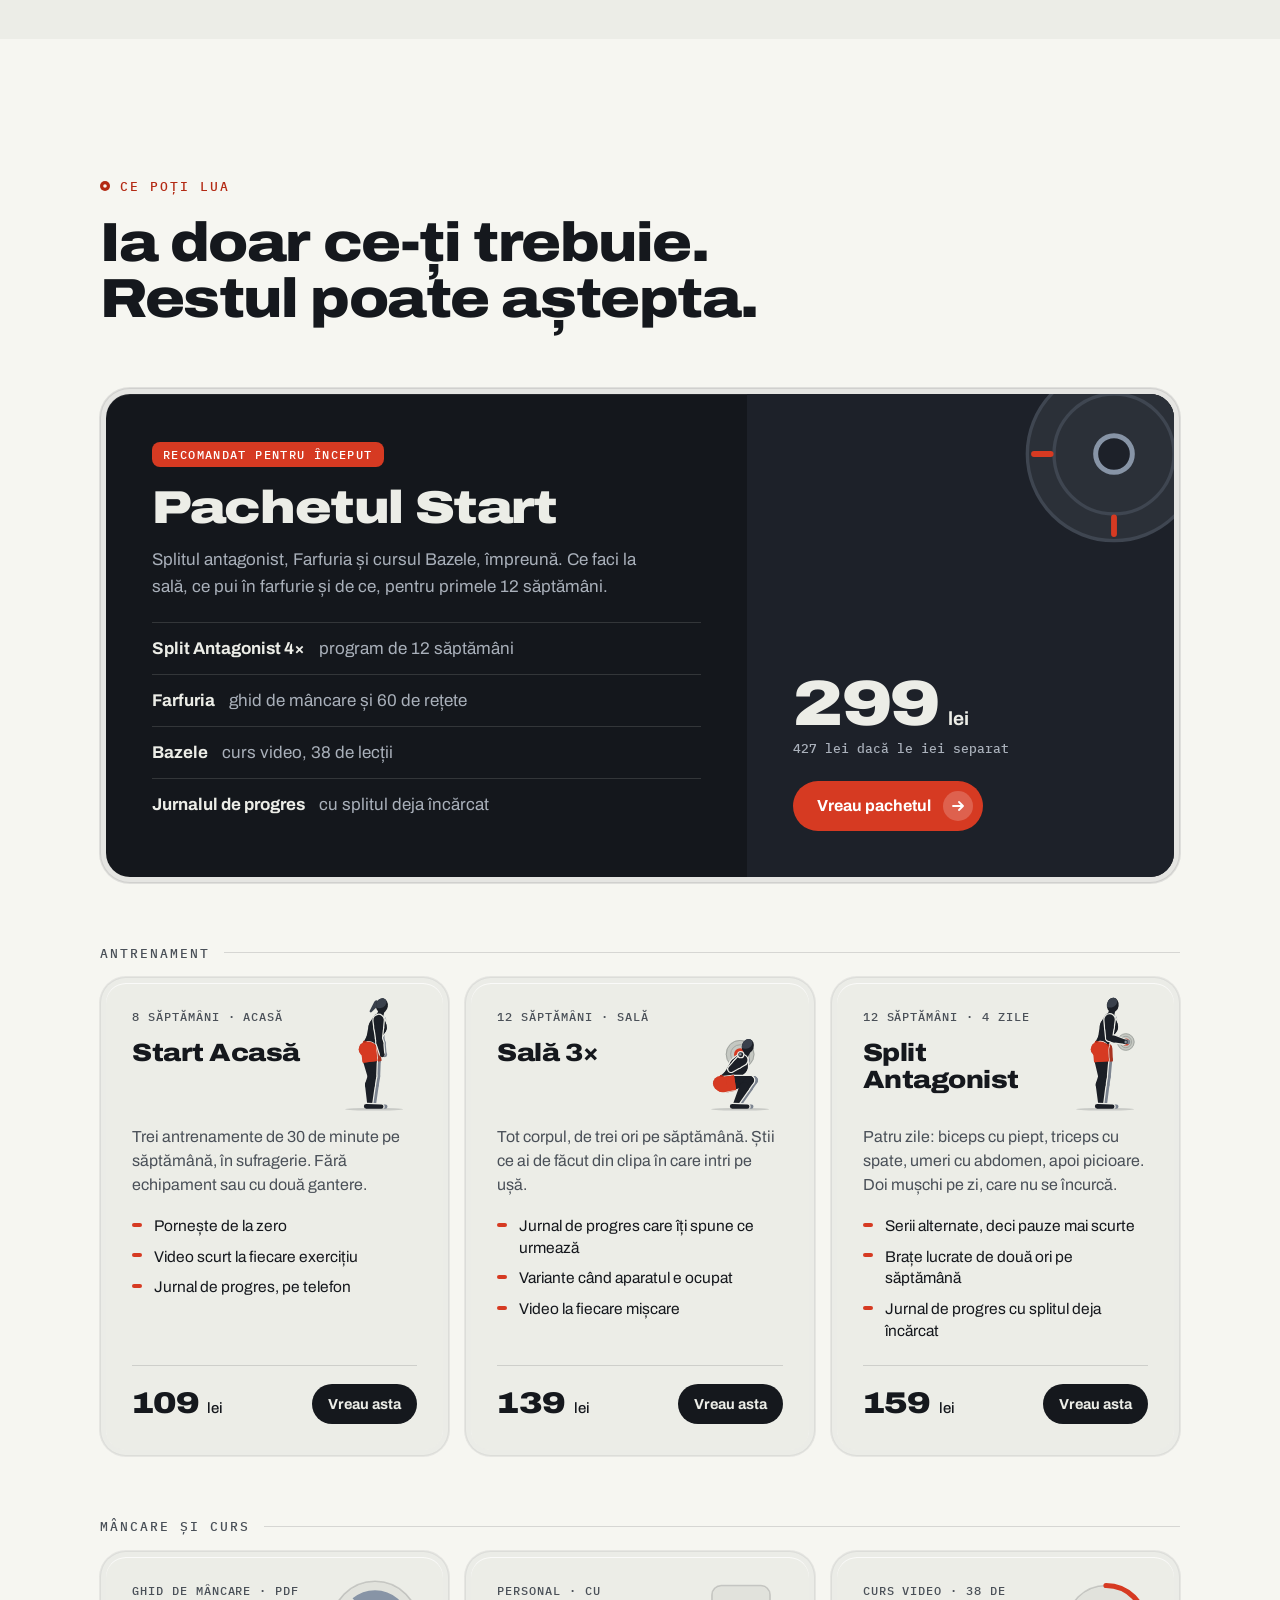
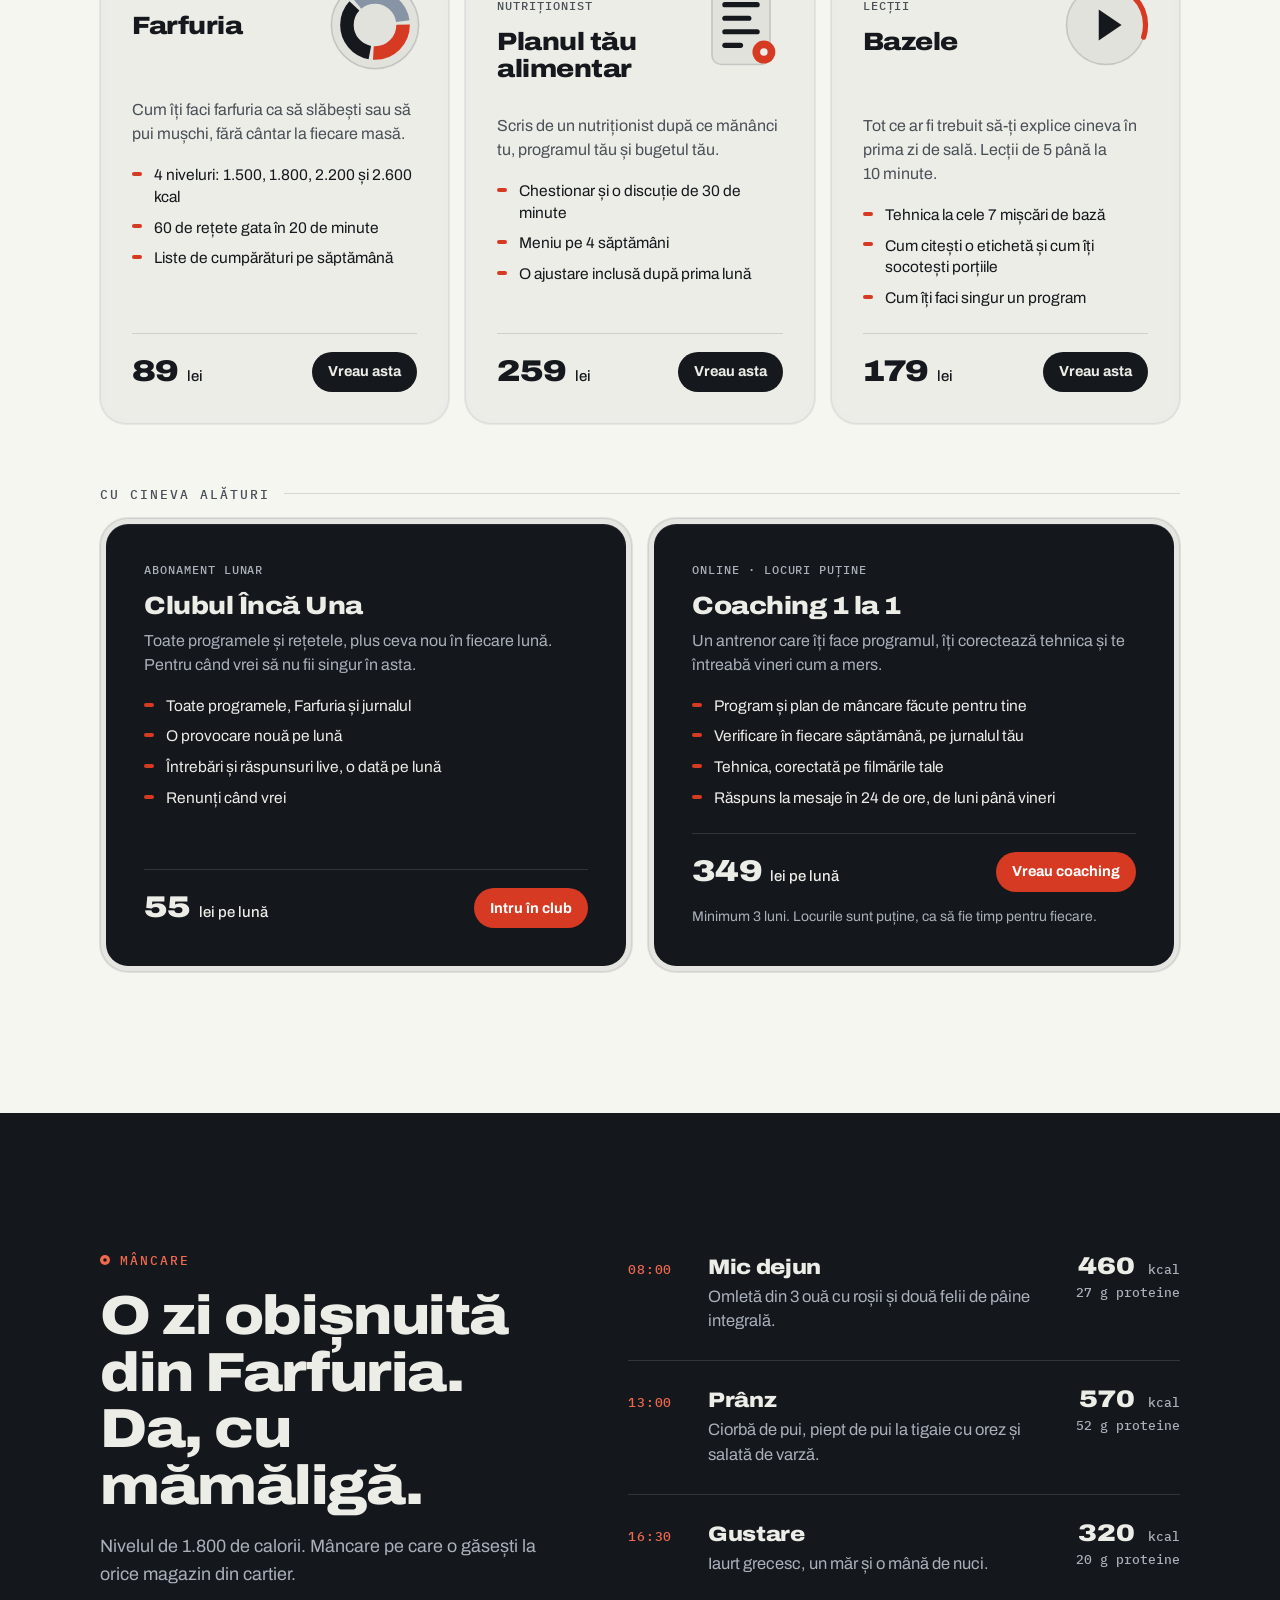
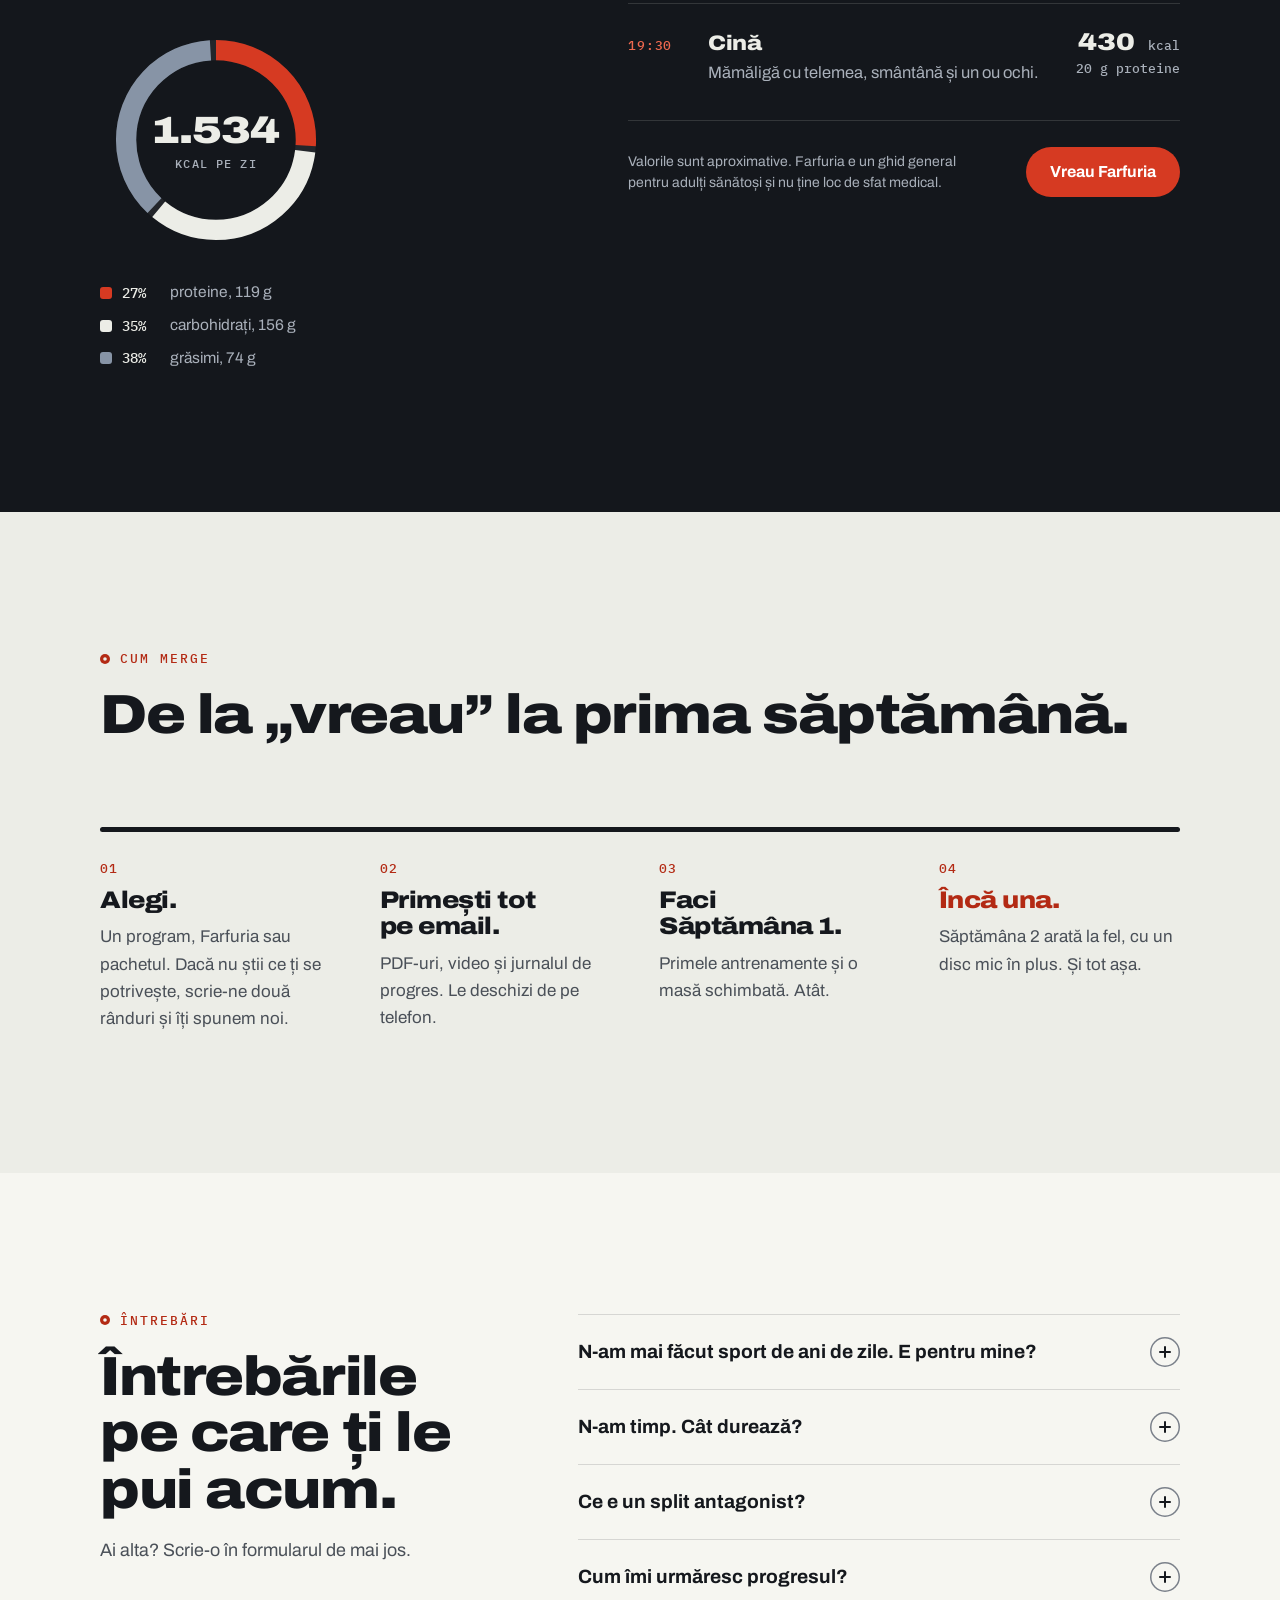
==== commit 9363c97f: "Progress jurnal, and prices up a little New jurnal page (jurnal.html): log the antagonist split set " ====
--- a/index.html
+++ b/index.html
@@ -46,6 +46,7 @@
   <a href="#ideea"><span>Ideea</span></a>
   <a href="#incearca"><span>Încearcă</span></a>
   <a href="#directie"><span>Direcția</span></a>
+  <a href="#progres"><span>Jurnalul</span></a>
   <a href="#programe"><span>Ce poți lua</span></a>
   <a href="#mancare"><span>Mâncare</span></a>
   <a href="#cum"><span>Cum merge</span></a>
@@ -264,6 +265,42 @@
   </div>
 </section>
 
+<section class="sec s-log" id="progres" aria-labelledby="h-log">
+  <div class="wrap log">
+    <div class="log-text">
+      <p class="kicker rv">Jurnalul de progres</p>
+      <h2 id="h-log" class="rv">Vezi fiecare disc pe care l-ai pus.</h2>
+      <p class="lede rv">Notezi ce ai ridicat, iar jurnalul îți spune ce încerci data viitoare: încă 2,5&nbsp;kg sau încă o repetare. Și îți arată pe grafic cât ai urcat de la prima săptămână.</p>
+      <ul class="log-feats">
+        <li class="rv"><h3>Data trecută, mereu la vedere.</h3><p>La fiecare exercițiu vezi ce ai făcut ultima oară și ce ai de bătut azi.</p></li>
+        <li class="rv"><h3>Graficul tău, nu al altcuiva.</h3><p>Greutățile de pe bară, kilogramele de pe cântar și talia, săptămână de săptămână.</p></li>
+        <li class="rv"><h3>Pe telefon, fără cont.</h3><p>Merge din browser. Datele stau pe telefonul tău, iar copia de rezervă o faci dintr-un buton.</p></li>
+      </ul>
+      <div class="log-cta rv">
+        <a class="btn ink" href="jurnal.html">Deschide jurnalul<i class="arr" aria-hidden="true"></i></a>
+        <p class="log-free">Vine cu fiecare program. Îl poți încerca de pe acum, gratuit.</p>
+      </div>
+    </div>
+    <div class="phone rv">
+      <div class="phone-in">
+        <div class="ph-top"><span class="ph-brand">Încă Una · Jurnal</span><span class="ph-tag">Exemplu</span></div>
+        <div class="ph-tabs" role="tablist" aria-label="Exercițiu din exemplu">
+          <button type="button" role="tab" aria-selected="true" data-ex="0">Împins</button>
+          <button type="button" role="tab" aria-selected="false" tabindex="-1" data-ex="1">Genuflexiuni</button>
+          <button type="button" role="tab" aria-selected="false" tabindex="-1" data-ex="2">Flexii</button>
+        </div>
+        <p class="ph-ex" id="ph-ex">Împins la piept cu bara</p>
+        <svg class="chart" id="ph-chart" viewBox="0 0 320 180" role="img" aria-label="Exemplu: împins la piept, de la 40 la 57,5 kg în 12 săptămâni"></svg>
+        <div class="ph-stats">
+          <div><b id="ph-s1">+17,5 kg</b><span>față de prima săptămână</span></div>
+          <div><b id="ph-s2">7</b><span>pași de câte 2,5 kg</span></div>
+        </div>
+        <div class="ph-next"><span>Data viitoare</span><b id="ph-next">60 kg × 8</b></div>
+      </div>
+    </div>
+  </div>
+</section>
+
 <section class="sec s-shop" id="programe" aria-labelledby="h-shop">
   <div class="wrap">
     <header class="shop-head">
@@ -280,12 +317,13 @@
           <li><b>Split Antagonist 4×</b> program de 12 săptămâni</li>
           <li><b>Farfuria</b> ghid de mâncare și 60 de rețete</li>
           <li><b>Bazele</b> curs video, 38 de lecții</li>
+          <li><b>Jurnalul de progres</b> cu splitul deja încărcat</li>
         </ul>
       </div>
       <div class="bundle-buy">
         <svg class="bundle-disc" viewBox="0 0 120 120" aria-hidden="true"><circle cx="60" cy="60" r="52" class="bd-a"/><circle cx="60" cy="60" r="36" class="bd-b"/><circle cx="60" cy="60" r="11" class="bd-c"/><path d="M60 12v10M60 98v10M12 60h10M98 60h10" class="bd-d"/></svg>
-        <p class="price big-price"><b>279</b> lei</p>
-        <p class="price-note">397 lei dacă le iei separat</p>
+        <p class="price big-price"><b>299</b> lei</p>
+        <p class="price-note">427 lei dacă le iei separat</p>
         <a class="btn pick" href="#start" data-pick="Pachetul Start">Vreau pachetul<i class="arr" aria-hidden="true"></i></a>
       </div>
     </article>
@@ -300,9 +338,9 @@
         <ul class="ticks">
           <li>Pornește de la zero</li>
           <li>Video scurt la fiecare exercițiu</li>
-          <li>Jurnal de bifat, pe telefon sau printat</li>
-        </ul>
-        <div class="card-foot"><p class="price"><b>99</b> lei</p><a class="btn sm ink pick" href="#start" data-pick="Start Acasă">Vreau asta</a></div>
+          <li>Jurnal de progres, pe telefon</li>
+        </ul>
+        <div class="card-foot"><p class="price"><b>109</b> lei</p><a class="btn sm ink pick" href="#start" data-pick="Start Acasă">Vreau asta</a></div>
       </article>
       <article class="card rv">
         <canvas class="mini" data-fig="bar" width="216" height="216" aria-hidden="true"></canvas>
@@ -310,11 +348,11 @@
         <h4>Sală 3×</h4>
         <p class="card-d">Tot corpul, de trei ori pe săptămână. Știi ce ai de făcut din clipa în care intri pe ușă.</p>
         <ul class="ticks">
-          <li>Greutăți scrise săptămână cu săptămână</li>
+          <li>Jurnal de progres care îți spune ce urmează</li>
           <li>Variante când aparatul e ocupat</li>
           <li>Video la fiecare mișcare</li>
         </ul>
-        <div class="card-foot"><p class="price"><b>129</b> lei</p><a class="btn sm ink pick" href="#start" data-pick="Sală 3×">Vreau asta</a></div>
+        <div class="card-foot"><p class="price"><b>139</b> lei</p><a class="btn sm ink pick" href="#start" data-pick="Sală 3×">Vreau asta</a></div>
       </article>
       <article class="card rv">
         <canvas class="mini" data-fig="curl" width="216" height="216" aria-hidden="true"></canvas>
@@ -324,9 +362,9 @@
         <ul class="ticks">
           <li>Serii alternate, deci pauze mai scurte</li>
           <li>Brațe lucrate de două ori pe săptămână</li>
-          <li>Greutăți scrise săptămână cu săptămână</li>
-        </ul>
-        <div class="card-foot"><p class="price"><b>149</b> lei</p><a class="btn sm ink pick" href="#start" data-pick="Split Antagonist 4×">Vreau asta</a></div>
+          <li>Jurnal de progres cu splitul deja încărcat</li>
+        </ul>
+        <div class="card-foot"><p class="price"><b>159</b> lei</p><a class="btn sm ink pick" href="#start" data-pick="Split Antagonist 4×">Vreau asta</a></div>
       </article>
     </div>
 
@@ -342,7 +380,7 @@
           <li>60 de rețete gata în 20&nbsp;de minute</li>
           <li>Liste de cumpărături pe săptămână</li>
         </ul>
-        <div class="card-foot"><p class="price"><b>79</b> lei</p><a class="btn sm ink pick" href="#start" data-pick="Farfuria">Vreau asta</a></div>
+        <div class="card-foot"><p class="price"><b>89</b> lei</p><a class="btn sm ink pick" href="#start" data-pick="Farfuria">Vreau asta</a></div>
       </article>
       <article class="card rv">
         <svg class="mini glyph g-plan" viewBox="0 0 100 100" aria-hidden="true"><rect x="22" y="12" width="56" height="76" rx="9" class="gl-o"/><rect x="32" y="28" width="36" height="5" rx="2.5" class="gl-l l1"/><rect x="32" y="41" width="28" height="5" rx="2.5" class="gl-l l2"/><rect x="32" y="54" width="36" height="5" rx="2.5" class="gl-l l3"/><rect x="32" y="67" width="20" height="5" rx="2.5" class="gl-l l4"/><circle cx="72" cy="76" r="11" class="gl-dot"/><circle cx="72" cy="76" r="3.6" class="gl-hole"/></svg>
@@ -354,7 +392,7 @@
           <li>Meniu pe 4 săptămâni</li>
           <li>O ajustare inclusă după prima lună</li>
         </ul>
-        <div class="card-foot"><p class="price"><b>249</b> lei</p><a class="btn sm ink pick" href="#start" data-pick="Plan alimentar făcut pentru mine">Vreau asta</a></div>
+        <div class="card-foot"><p class="price"><b>259</b> lei</p><a class="btn sm ink pick" href="#start" data-pick="Plan alimentar făcut pentru mine">Vreau asta</a></div>
       </article>
       <article class="card rv">
         <svg class="mini glyph g-play" viewBox="0 0 100 100" aria-hidden="true"><circle cx="50" cy="50" r="38" class="gl-o"/><circle cx="50" cy="50" r="38" class="gl-prog" pathLength="100" stroke-dasharray="30 70"/><path d="M43 35l22 15-22 15z" class="gl-tri"/></svg>
@@ -366,7 +404,7 @@
           <li>Cum citești o etichetă și cum îți socotești porțiile</li>
           <li>Cum îți faci singur un program</li>
         </ul>
-        <div class="card-foot"><p class="price"><b>169</b> lei</p><a class="btn sm ink pick" href="#start" data-pick="Cursul Bazele">Vreau asta</a></div>
+        <div class="card-foot"><p class="price"><b>179</b> lei</p><a class="btn sm ink pick" href="#start" data-pick="Cursul Bazele">Vreau asta</a></div>
       </article>
     </div>
 
@@ -377,12 +415,12 @@
         <h4>Clubul Încă Una</h4>
         <p class="card-d">Toate programele și rețetele, plus ceva nou în fiecare lună. Pentru când vrei să nu fii singur în asta.</p>
         <ul class="ticks">
-          <li>Cele trei programe și Farfuria, incluse</li>
+          <li>Toate programele, Farfuria și jurnalul</li>
           <li>O provocare nouă pe lună</li>
           <li>Întrebări și răspunsuri live, o dată pe lună</li>
           <li>Renunți când vrei</li>
         </ul>
-        <div class="card-foot"><p class="price"><b>49</b> lei pe lună</p><a class="btn sm pick" href="#start" data-pick="Clubul Încă Una">Intru în club</a></div>
+        <div class="card-foot"><p class="price"><b>55</b> lei pe lună</p><a class="btn sm pick" href="#start" data-pick="Clubul Încă Una">Intru în club</a></div>
       </article>
       <article class="panel rv">
         <p class="card-k">Online · locuri puține</p>
@@ -390,11 +428,11 @@
         <p class="card-d">Un antrenor care îți face programul, îți corectează tehnica și te întreabă vineri cum a mers.</p>
         <ul class="ticks">
           <li>Program și plan de mâncare făcute pentru tine</li>
-          <li>Verificare în fiecare săptămână, cu ajustări</li>
+          <li>Verificare în fiecare săptămână, pe jurnalul tău</li>
           <li>Tehnica, corectată pe filmările tale</li>
           <li>Răspuns la mesaje în 24&nbsp;de ore, de luni până vineri</li>
         </ul>
-        <div class="card-foot"><p class="price"><b>329</b> lei pe lună</p><a class="btn sm pick" href="#start" data-pick="Coaching 1 la 1">Vreau coaching</a></div>
+        <div class="card-foot"><p class="price"><b>349</b> lei pe lună</p><a class="btn sm pick" href="#start" data-pick="Coaching 1 la 1">Vreau coaching</a></div>
         <p class="panel-note">Minimum 3 luni. Locurile sunt puține, ca să fie timp pentru fiecare.</p>
       </article>
     </div>
@@ -470,7 +508,7 @@
       <li class="step rv">
         <p class="step-n">02</p>
         <h3>Primești tot pe&nbsp;email.</h3>
-        <p>PDF-uri, video și jurnalul de antrenament. Le deschizi de pe telefon.</p>
+        <p>PDF-uri, video și jurnalul de progres. Le deschizi de pe telefon.</p>
       </li>
       <li class="step rv">
         <p class="step-n">03</p>
@@ -506,6 +544,10 @@
       <div class="qa rv">
         <h3><button class="q" type="button" aria-expanded="false" aria-controls="a9"><span>Ce e un split antagonist?</span><i aria-hidden="true"></i></button></h3>
         <div class="a" id="a9"><div><p>Într-o zi lucrezi doi mușchi care nu se ajută unul pe altul: biceps cu piept, triceps cu spate. Cât se odihnește unul, lucrează celălalt, deci pauzele sunt mai scurte și antrenamentul iese mai repede. Și fiecare braț ajunge odihnit la rândul lui, nu obosit de exercițiile dinainte.</p></div></div>
+      </div>
+      <div class="qa rv">
+        <h3><button class="q" type="button" aria-expanded="false" aria-controls="a10"><span>Cum îmi urmăresc progresul?</span><i aria-hidden="true"></i></button></h3>
+        <div class="a" id="a10"><div><p>Cu jurnalul de progres, din browser, pe telefon. Notezi greutățile și repetările, iar el îți arată ce ai făcut data trecută și ce încerci azi. Mai notezi, dacă vrei, greutatea și talia. Datele stau pe telefonul tău, fără cont, iar copia de rezervă o faci dintr-un buton.</p></div></div>
       </div>
       <div class="qa rv">
         <h3><button class="q" type="button" aria-expanded="false" aria-controls="a3"><span>Trebuie să renunț la pâine și la dulciuri?</span><i aria-hidden="true"></i></button></h3>
@@ -624,6 +666,7 @@
 <a class="dock" href="#start"><span>Vreau să încep</span><i class="arr" aria-hidden="true"></i></a>
 
 <script src="assets/figure.js" defer></script>
+<script src="assets/chart.js" defer></script>
 <script src="assets/app.js" defer></script>
 </body>
 </html>
--- a/assets/style.css
+++ b/assets/style.css
@@ -617,6 +617,56 @@
   .foot{padding-bottom:124px}
 }
 
+/* one line chart, the same on the landing page and in the jurnal (both sit on dark) */
+.chart .ch-grid{stroke:rgba(236,237,231,.08);stroke-width:1}
+.chart .ch-line{fill:none;stroke:var(--accent);stroke-width:2.6;stroke-linecap:round;stroke-linejoin:round;transition:stroke-dashoffset 1.5s var(--e1)}
+.chart .ch-a0{stop-color:rgba(214,58,34,.34)}
+.chart .ch-a1{stop-color:rgba(214,58,34,0)}
+.chart .ch-dot{fill:var(--steel)}
+.chart .ch-last{fill:var(--accent);stroke:var(--rubber-2);stroke-width:3}
+.chart .ch-val{fill:var(--chalk);font:700 13px var(--f-body)}
+.chart .ch-val0{fill:var(--fog);font:500 11px var(--f-mono)}
+.chart .ch-x{fill:var(--fog);font:500 10.5px var(--f-mono);letter-spacing:.06em}
+.chart .ch-empty{fill:var(--fog);font:500 13px var(--f-body)}
+
+/* the jurnal section: what it does on the left, a phone showing it on the right */
+.log{display:grid;grid-template-columns:minmax(0,1.1fr) minmax(0,.9fr);gap:clamp(36px,6vw,96px);align-items:center}
+.log .lede{margin-top:18px}
+.log-feats{display:grid;gap:18px;margin-top:30px}
+.log-feats li{position:relative;padding-left:30px}
+.log-feats li::before{content:"";position:absolute;left:0;top:.3em;width:15px;height:15px;border-radius:50%;background:radial-gradient(circle,var(--chalk) 0 3px,var(--accent) 3.6px)}
+.log-feats h3{font:850 19px/1.2 var(--f-display);font-stretch:112%;letter-spacing:-.015em}
+.log-feats p{margin-top:4px;color:var(--ink-2)}
+.log-cta{display:flex;flex-wrap:wrap;align-items:center;gap:12px 20px;margin-top:30px}
+.log-free{max-width:32ch;font-size:14.5px;line-height:1.45;color:var(--ink-2)}
+.phone{justify-self:center;width:min(360px,100%);padding:10px;border-radius:46px;background:#0E1014;box-shadow:0 0 0 1px rgba(21,24,29,.25),0 40px 80px -30px rgba(20,23,28,.55),inset 0 0 0 2px #2A2F38}
+.phone-in{padding:22px 16px 18px;border-radius:36px;background:var(--rubber-2);color:var(--chalk)}
+.ph-top{display:flex;align-items:center;justify-content:space-between;font:500 11.5px/1 var(--f-mono);letter-spacing:.1em;text-transform:uppercase;color:var(--fog)}
+.ph-tag{padding:6px 9px;border-radius:999px;background:rgba(236,237,231,.1);color:var(--chalk)}
+.ph-tabs{display:grid;grid-template-columns:repeat(3,1fr);gap:4px;margin-top:16px;padding:4px;border-radius:999px;background:rgba(236,237,231,.06)}
+.ph-tabs button{min-height:38px;padding:0 4px;border:0;border-radius:999px;background:transparent;color:var(--fog);font-size:13.5px;font-weight:600;cursor:pointer;transition:background-color .35s var(--e1),color .35s var(--e1)}
+.ph-tabs button[aria-selected="true"]{background:var(--chalk);color:var(--ink)}
+.ph-tabs button:focus-visible{outline:2px solid var(--accent-lit);outline-offset:2px}
+.ph-ex{margin-top:14px;font:850 18px/1.15 var(--f-display);font-stretch:112%;letter-spacing:-.015em}
+.phone .chart{display:block;width:100%;height:auto;margin-top:6px}
+.ph-stats{display:grid;grid-template-columns:1fr 1fr;gap:8px;margin-top:8px}
+.ph-stats div{padding:10px 12px;border-radius:14px;background:rgba(236,237,231,.05)}
+.ph-stats b{display:block;font:850 20px/1.1 var(--f-display);font-stretch:112%;color:var(--accent-lit)}
+.ph-stats span{display:block;margin-top:4px;font-size:12px;line-height:1.3;color:var(--fog)}
+.ph-next{display:flex;align-items:baseline;justify-content:space-between;gap:10px;margin-top:8px;padding:12px;border-radius:14px;background:rgba(214,58,34,.14);box-shadow:inset 0 0 0 1px rgba(240,105,79,.4)}
+.ph-next span{flex:none;font:500 11.5px/1 var(--f-mono);letter-spacing:.1em;text-transform:uppercase;color:var(--fog)}
+.ph-next b{font-size:15px;font-weight:700;text-align:right}
+@media (max-width:860px){
+  .log{grid-template-columns:1fr;gap:0}
+  .log-text{display:contents}
+  .log .kicker{order:1}
+  .log h2{order:2}
+  .log .lede{order:3}
+  .phone{order:4;margin-top:30px}
+  .log-feats{order:5}
+  .log-cta{order:6}
+}
+
 /* without JavaScript the drawn parts have nothing to draw them, so they step out */
 html:not(.js) .rig,html:not(.js) canvas.mini,html:not(.js) .s-dir,html:not(.js) .prog{display:none}
 html:not(.js) .try{grid-template-columns:1fr}
